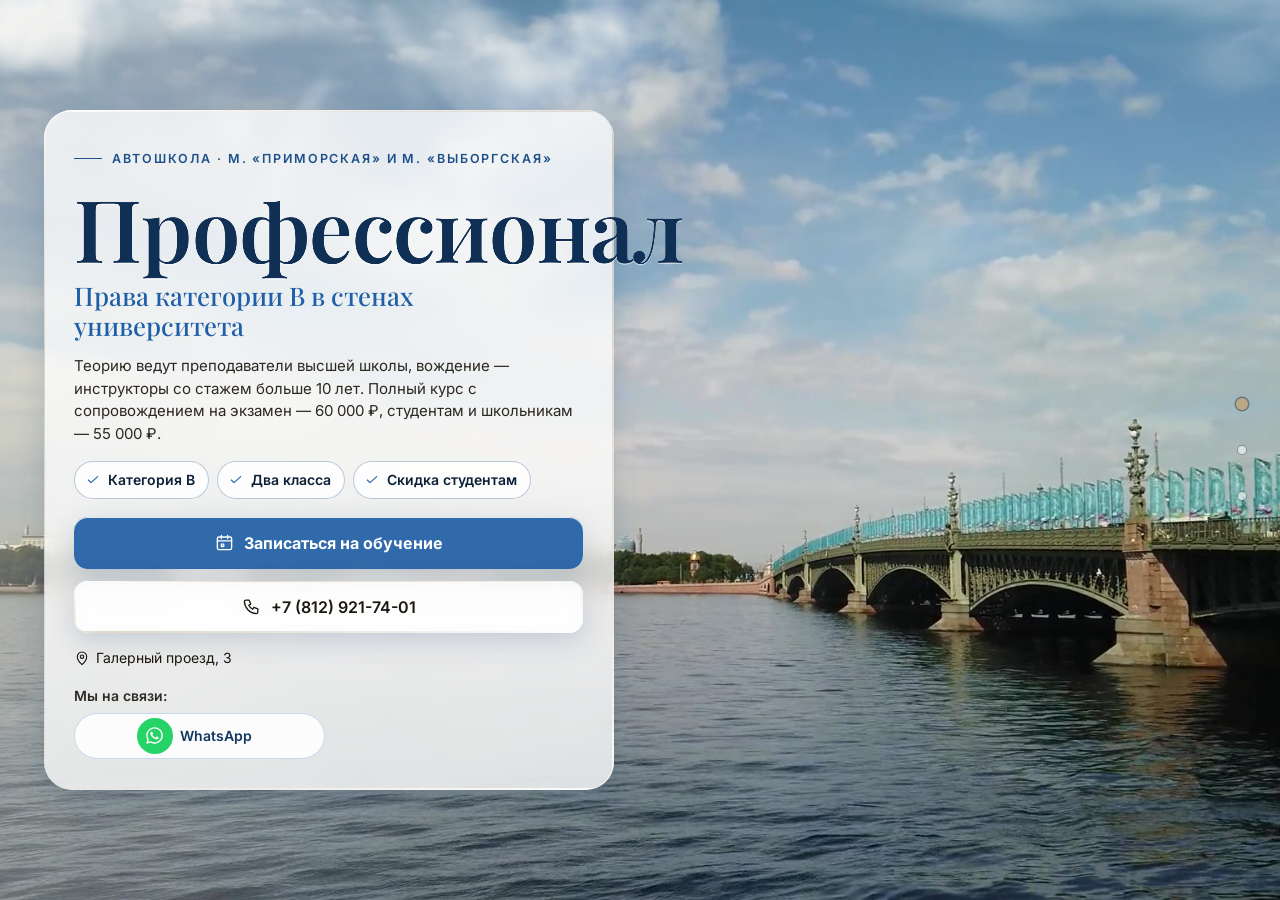
==== index.html @ de6f87bc "Автошкола «Профессионал»: этап 1 — главная, цены, контакты (яркая версия)" ====
<!DOCTYPE html>
<html lang="ru" data-theme="light">
<head>
<meta charset="utf-8">
<meta name="viewport" content="width=device-width, initial-scale=1, viewport-fit=cover">
<title>Автошкола «Профессионал» — права категории B, Санкт-Петербург, м. «Приморская» и м. «Выборгская»</title>
<meta name="description" content="Автошкола «Профессионал»: категория B, преподаватели высшей школы, инструкторы со стажем больше 10 лет. Полный курс — 60 000 ₽, студентам и школьникам — 55 000 ₽. Галерный проезд, 3 и Литовская ул., 1. Телефон +7 (812) 921-74-01.">
<meta name="robots" content="noindex, nofollow, noarchive">
<meta name="geo.region" content="RU-SPE">
<meta name="geo.placename" content="Санкт-Петербург">
<meta name="geo.position" content="59.8944504;30.4585142">
<meta name="ICBM" content="59.8944504, 30.4585142">
<meta property="og:type" content="website">
<meta property="og:locale" content="ru_RU">
<meta property="og:site_name" content="Автошкола «Профессионал»">
<meta property="og:title" content="Автошкола «Профессионал» — права категории B, Санкт-Петербург, м. «Приморская» и м. «Выборгская»">
<meta property="og:description" content="Автошкола «Профессионал»: категория B, преподаватели высшей школы, инструкторы со стажем больше 10 лет. Полный курс — 60 000 ₽, студентам и школьникам — 55 000 ₽. Галерный проезд, 3 и Литовская ул., 1. Телефон +7 (812) 921-74-01.">
<meta name="twitter:card" content="summary_large_image">
<meta name="twitter:title" content="Автошкола «Профессионал» — права категории B, Санкт-Петербург, м. «Приморская» и м. «Выборгская»">
<meta name="twitter:description" content="Автошкола «Профессионал»: категория B, преподаватели высшей школы, инструкторы со стажем больше 10 лет. Полный курс — 60 000 ₽, студентам и школьникам — 55 000 ₽. Галерный проезд, 3 и Литовская ул., 1. Телефон +7 (812) 921-74-01.">
<meta name="theme-color" content="#eef5fc">
<link rel="icon" href="data:image/svg+xml,%3Csvg%20xmlns%3D%22http%3A//www.w3.org/2000/svg%22%20viewBox%3D%220%200%2064%2064%22%3E%3Crect%20width%3D%2264%22%20height%3D%2264%22%20rx%3D%2214%22%20fill%3D%22%231f5fa8%22/%3E%3Ccircle%20cx%3D%2232%22%20cy%3D%2232%22%20r%3D%2217%22%20fill%3D%22none%22%20stroke%3D%22%23fff%22%20stroke-width%3D%225%22/%3E%3Ccircle%20cx%3D%2232%22%20cy%3D%2232%22%20r%3D%225%22%20fill%3D%22%23ffc54d%22/%3E%3C/svg%3E">
<script>document.documentElement.classList.add('js');try{var _i=parseInt(localStorage.getItem('nb_fs2'),10),_f=[1,1.15,1.3,1.5][_i];if(_f)document.documentElement.style.setProperty('--fs',_f)}catch(e){}</script>
<style id="hero-timing">:root{--hero-d:1.2s}</style>
<link rel="preload" as="image" href="img/hero-poster.jpg" fetchpriority="high">
<!-- шрифты лежат внутри сайта: Google Fonts у российской аудитории режется -->
<style>
@font-face{font-family:'Inter';font-style:normal;font-weight:400;font-display:swap;src:url(assets/fonts/inter-400-cyrillic-ext.woff2) format('woff2');unicode-range:U+0460-052F, U+1C80-1C8A, U+20B4, U+2DE0-2DFF, U+A640-A69F, U+FE2E-FE2F}
@font-face{font-family:'Inter';font-style:normal;font-weight:400;font-display:swap;src:url(assets/fonts/inter-400-cyrillic.woff2) format('woff2');unicode-range:U+0301, U+0400-045F, U+0490-0491, U+04B0-04B1, U+2116}
@font-face{font-family:'Inter';font-style:normal;font-weight:400;font-display:swap;src:url(assets/fonts/inter-400-latin-ext.woff2) format('woff2');unicode-range:U+0100-02BA, U+02BD-02C5, U+02C7-02CC, U+02CE-02D7, U+02DD-02FF, U+0304, U+0308, U+0329, U+1D00-1DBF, U+1E00-1E9F, U+1EF2-1EFF, U+2020, U+20A0-20AB, U+20AD-20C0, U+2113, U+2C60-2C7F, U+A720-A7FF}
@font-face{font-family:'Inter';font-style:normal;font-weight:400;font-display:swap;src:url(assets/fonts/inter-400-latin.woff2) format('woff2');unicode-range:U+0000-00FF, U+0131, U+0152-0153, U+02BB-02BC, U+02C6, U+02DA, U+02DC, U+0304, U+0308, U+0329, U+2000-206F, U+20AC, U+2122, U+2191, U+2193, U+2212, U+2215, U+FEFF, U+FFFD}
@font-face{font-family:'Inter';font-style:normal;font-weight:500;font-display:swap;src:url(assets/fonts/inter-500-cyrillic-ext.woff2) format('woff2');unicode-range:U+0460-052F, U+1C80-1C8A, U+20B4, U+2DE0-2DFF, U+A640-A69F, U+FE2E-FE2F}
@font-face{font-family:'Inter';font-style:normal;font-weight:500;font-display:swap;src:url(assets/fonts/inter-500-cyrillic.woff2) format('woff2');unicode-range:U+0301, U+0400-045F, U+0490-0491, U+04B0-04B1, U+2116}
@font-face{font-family:'Inter';font-style:normal;font-weight:500;font-display:swap;src:url(assets/fonts/inter-500-latin-ext.woff2) format('woff2');unicode-range:U+0100-02BA, U+02BD-02C5, U+02C7-02CC, U+02CE-02D7, U+02DD-02FF, U+0304, U+0308, U+0329, U+1D00-1DBF, U+1E00-1E9F, U+1EF2-1EFF, U+2020, U+20A0-20AB, U+20AD-20C0, U+2113, U+2C60-2C7F, U+A720-A7FF}
@font-face{font-family:'Inter';font-style:normal;font-weight:500;font-display:swap;src:url(assets/fonts/inter-500-latin.woff2) format('woff2');unicode-range:U+0000-00FF, U+0131, U+0152-0153, U+02BB-02BC, U+02C6, U+02DA, U+02DC, U+0304, U+0308, U+0329, U+2000-206F, U+20AC, U+2122, U+2191, U+2193, U+2212, U+2215, U+FEFF, U+FFFD}
@font-face{font-family:'Inter';font-style:normal;font-weight:600;font-display:swap;src:url(assets/fonts/inter-600-cyrillic-ext.woff2) format('woff2');unicode-range:U+0460-052F, U+1C80-1C8A, U+20B4, U+2DE0-2DFF, U+A640-A69F, U+FE2E-FE2F}
@font-face{font-family:'Inter';font-style:normal;font-weight:600;font-display:swap;src:url(assets/fonts/inter-600-cyrillic.woff2) format('woff2');unicode-range:U+0301, U+0400-045F, U+0490-0491, U+04B0-04B1, U+2116}
@font-face{font-family:'Inter';font-style:normal;font-weight:600;font-display:swap;src:url(assets/fonts/inter-600-latin-ext.woff2) format('woff2');unicode-range:U+0100-02BA, U+02BD-02C5, U+02C7-02CC, U+02CE-02D7, U+02DD-02FF, U+0304, U+0308, U+0329, U+1D00-1DBF, U+1E00-1E9F, U+1EF2-1EFF, U+2020, U+20A0-20AB, U+20AD-20C0, U+2113, U+2C60-2C7F, U+A720-A7FF}
@font-face{font-family:'Inter';font-style:normal;font-weight:600;font-display:swap;src:url(assets/fonts/inter-600-latin.woff2) format('woff2');unicode-range:U+0000-00FF, U+0131, U+0152-0153, U+02BB-02BC, U+02C6, U+02DA, U+02DC, U+0304, U+0308, U+0329, U+2000-206F, U+20AC, U+2122, U+2191, U+2193, U+2212, U+2215, U+FEFF, U+FFFD}
@font-face{font-family:'Inter';font-style:normal;font-weight:700;font-display:swap;src:url(assets/fonts/inter-700-cyrillic-ext.woff2) format('woff2');unicode-range:U+0460-052F, U+1C80-1C8A, U+20B4, U+2DE0-2DFF, U+A640-A69F, U+FE2E-FE2F}
@font-face{font-family:'Inter';font-style:normal;font-weight:700;font-display:swap;src:url(assets/fonts/inter-700-cyrillic.woff2) format('woff2');unicode-range:U+0301, U+0400-045F, U+0490-0491, U+04B0-04B1, U+2116}
@font-face{font-family:'Inter';font-style:normal;font-weight:700;font-display:swap;src:url(assets/fonts/inter-700-latin-ext.woff2) format('woff2');unicode-range:U+0100-02BA, U+02BD-02C5, U+02C7-02CC, U+02CE-02D7, U+02DD-02FF, U+0304, U+0308, U+0329, U+1D00-1DBF, U+1E00-1E9F, U+1EF2-1EFF, U+2020, U+20A0-20AB, U+20AD-20C0, U+2113, U+2C60-2C7F, U+A720-A7FF}
@font-face{font-family:'Inter';font-style:normal;font-weight:700;font-display:swap;src:url(assets/fonts/inter-700-latin.woff2) format('woff2');unicode-range:U+0000-00FF, U+0131, U+0152-0153, U+02BB-02BC, U+02C6, U+02DA, U+02DC, U+0304, U+0308, U+0329, U+2000-206F, U+20AC, U+2122, U+2191, U+2193, U+2212, U+2215, U+FEFF, U+FFFD}
@font-face{font-family:'Playfair Display';font-style:normal;font-weight:500;font-display:swap;src:url(assets/fonts/playfair-display-500-cyrillic.woff2) format('woff2');unicode-range:U+0301, U+0400-045F, U+0490-0491, U+04B0-04B1, U+2116}
@font-face{font-family:'Playfair Display';font-style:normal;font-weight:500;font-display:swap;src:url(assets/fonts/playfair-display-500-latin-ext.woff2) format('woff2');unicode-range:U+0100-02BA, U+02BD-02C5, U+02C7-02CC, U+02CE-02D7, U+02DD-02FF, U+0304, U+0308, U+0329, U+1D00-1DBF, U+1E00-1E9F, U+1EF2-1EFF, U+2020, U+20A0-20AB, U+20AD-20C0, U+2113, U+2C60-2C7F, U+A720-A7FF}
@font-face{font-family:'Playfair Display';font-style:normal;font-weight:500;font-display:swap;src:url(assets/fonts/playfair-display-500-latin.woff2) format('woff2');unicode-range:U+0000-00FF, U+0131, U+0152-0153, U+02BB-02BC, U+02C6, U+02DA, U+02DC, U+0304, U+0308, U+0329, U+2000-206F, U+20AC, U+2122, U+2191, U+2193, U+2212, U+2215, U+FEFF, U+FFFD}
@font-face{font-family:'Playfair Display';font-style:normal;font-weight:600;font-display:swap;src:url(assets/fonts/playfair-display-600-cyrillic.woff2) format('woff2');unicode-range:U+0301, U+0400-045F, U+0490-0491, U+04B0-04B1, U+2116}
@font-face{font-family:'Playfair Display';font-style:normal;font-weight:600;font-display:swap;src:url(assets/fonts/playfair-display-600-latin-ext.woff2) format('woff2');unicode-range:U+0100-02BA, U+02BD-02C5, U+02C7-02CC, U+02CE-02D7, U+02DD-02FF, U+0304, U+0308, U+0329, U+1D00-1DBF, U+1E00-1E9F, U+1EF2-1EFF, U+2020, U+20A0-20AB, U+20AD-20C0, U+2113, U+2C60-2C7F, U+A720-A7FF}
@font-face{font-family:'Playfair Display';font-style:normal;font-weight:600;font-display:swap;src:url(assets/fonts/playfair-display-600-latin.woff2) format('woff2');unicode-range:U+0000-00FF, U+0131, U+0152-0153, U+02BB-02BC, U+02C6, U+02DA, U+02DC, U+0304, U+0308, U+0329, U+2000-206F, U+20AC, U+2122, U+2191, U+2193, U+2212, U+2215, U+FEFF, U+FFFD}
/* ===== Notary site — generator stylesheet (light warm base, dark theme by toggle) ===== */
:root{
  --p100:#665230; --p90:#97825e; --p80:#bba887; --p70:#c2b9a9; --p50:#dad5ce; --p40:#e0dedb;
  --p30:#eeece9; --p20:#f1f1f0; --p10:#f8f8f8; --n100:#0e0f11; --n90:#3c404b; --n10:#fff;

  --bg:var(--p10); --bg2:var(--p20); --bg3:var(--p30); --card:var(--n10); --text:var(--n100); --muted:var(--n90);
  --line:var(--p50); --line2:var(--p40); --accent:var(--p90); --accent-d:var(--p100); --accent-l:var(--p80); --accent-soft:var(--p30);
  --on-accent:#fff; --shadow:0 1px 10px rgba(51,51,51,.10); --shadow-lg:0 12px 40px rgba(30,24,10,.14);
  --hero-ov1:rgba(14,15,17,.72); --hero-ov2:rgba(14,15,17,.30); --sec-ov:rgba(248,248,248,.72);
  --ok:#2e8b57; --bad:#b4453b;
  /* те же цвета составляющими: rgba() понимают все браузеры, color-mix() — нет */
  --bg-rgb:248,248,248; --card-rgb:255,255,255; --accent-rgb:151,130,94; --ok-rgb:46,139,87;

  --zc:var(--fs); --fs:1; --vwu:calc(1vw / var(--fs)); --vhu:calc(1vh / var(--fs));   /* масштаб текста (А−/А+) и «честные» vw/vh под ним */
  --hdr-h:68px; --bar-h:70px; --vh:calc(100*var(--vhu)); --gap:24px; --radius:14px; --radius-s:10px;
  --font:"Inter",Tahoma,Arial,sans-serif; --serif:"Playfair Display",Georgia,"Times New Roman",serif;
  --ease:cubic-bezier(.65,.05,.36,1); --speed:520ms;
}
html[data-theme="dark"]{
  --bg:#17150f; --bg2:#1d1a13; --bg3:#252117; --card:#221e15; --text:#f1ebdf; --muted:#b9ae98;
  --line:#3a3325; --line2:#2f2a1e; --accent:#c9b17f; --accent-d:#e0cf9f; --accent-l:#8d7b58; --accent-soft:#2a251a;
  --on-accent:#17150f; --shadow:0 1px 12px rgba(0,0,0,.45); --shadow-lg:0 14px 40px rgba(0,0,0,.55);
  --hero-ov1:rgba(10,9,6,.80); --hero-ov2:rgba(10,9,6,.40); --sec-ov:rgba(16,15,12,.76);
  --bg-rgb:23,21,15; --card-rgb:34,30,21; --accent-rgb:201,177,127;
}

*,*::before,*::after{box-sizing:border-box}
/* А−/А+: весь сайт — шапка, плашки, меню, формы, окна — растёт пропорционально, как при увеличении масштаба в браузере */
html{-webkit-text-size-adjust:100%;scroll-behavior:auto;zoom:var(--fs,1)}
html,body{height:100%;margin:0;overflow:hidden;background:var(--bg);color:var(--text);
  font-family:var(--font);font-size:16px;line-height:1.55;-webkit-font-smoothing:antialiased}
body{overscroll-behavior:none;position:relative}
a{color:inherit;text-decoration:none}
img{display:block;max-width:100%}
button{font:inherit;color:inherit;background:none;border:0;padding:0;cursor:pointer}
input,select,textarea{font:inherit;color:inherit}
h1,h2,h3,h4,p{margin:0}
ul{margin:0;padding:0;list-style:none}
svg{display:block}
.ico{width:22px;height:22px;stroke:currentColor;fill:none;stroke-width:1.7;stroke-linecap:round;stroke-linejoin:round;flex:none}
.vh{position:absolute!important;width:1px;height:1px;overflow:hidden;clip:rect(0 0 0 0);white-space:nowrap}

/* ---------- typography helpers ---------- */
.kicker{display:inline-flex;align-items:center;gap:10px;font-size:13px;font-weight:600;letter-spacing:.14em;text-transform:uppercase;color:var(--accent)}
.kicker::before{content:"";width:28px;height:1px;background:var(--accent)}
.h2{font-size:clamp(26px,calc(3.2*var(--vwu,1vw)),40px);font-weight:600;letter-spacing:-.02em;line-height:1.12;margin-top:10px}
.lead{color:var(--muted);font-size:17px;max-width:640px;margin-top:12px}
.sec-head{margin-bottom:28px}
#contacts .sec-head{margin-bottom:18px}

/* ---------- buttons ---------- */
.btn{display:inline-flex;align-items:center;justify-content:center;gap:10px;min-height:48px;padding:0 22px;border-radius:999px;
  font-weight:600;font-size:15px;line-height:1;border:1.5px solid transparent;transition:background .25s,color .25s,border-color .25s,transform .2s,box-shadow .25s;white-space:nowrap}
.btn:active{transform:translateY(1px)}
.btn-primary{background:var(--accent-d);color:var(--on-accent);border-color:var(--accent-d)}
.btn-primary:hover{background:var(--accent);border-color:var(--accent);color:#fff}
html[data-theme="dark"] .btn-primary:hover{color:#17150f}
.btn-ghost{border-color:var(--line);color:var(--text);background:var(--card)}
.btn-ghost:hover{border-color:var(--accent);color:var(--accent-d)}
.btn-light{background:rgba(255,255,255,.14);color:#fff;border-color:rgba(255,255,255,.55);backdrop-filter:blur(6px)}
.btn-light:hover{background:#fff;color:var(--n100)}
.btn-white{background:#fff;color:var(--n100);border-color:#fff}
.btn-white:hover{background:var(--p30);border-color:var(--p30)}
.btn .ico{width:18px;height:18px}
.btn-sm{min-height:44px;padding:0 16px;font-size:14px}

/* ---------- header ---------- */
.hdr{position:fixed;top:0;left:0;right:0;height:var(--hdr-h);z-index:200;display:flex;align-items:center;
  zoom:calc(1 / var(--zc,1)); --vwu:1vw; --vhu:1vh;   /* А−/А+ шапку не трогают: она всегда как при 100 % (страница в zoom, шапка — встречный zoom) */
  background:rgba(var(--bg-rgb),.88);backdrop-filter:blur(12px);-webkit-backdrop-filter:blur(12px);
  border-bottom:1px solid var(--line2);transition:background .3s}
.hdr-in{width:100%;max-width:1280px;margin:0 auto;padding:0 28px;display:flex;align-items:center;gap:24px}
.brand{display:flex;align-items:center;gap:12px;min-width:0;min-height:44px}
.mono-img{object-fit:contain;background:#fff;padding:2px;box-sizing:border-box}
.mono{width:42px;height:42px;border-radius:12px;background:var(--accent-d);color:var(--on-accent);display:grid;place-items:center;
  font-family:var(--serif);font-size:20px;font-weight:600;flex:none;letter-spacing:.02em}
.brand-t{display:flex;flex-direction:column;line-height:1.15;min-width:0}
.brand-n{font-weight:600;font-size:15px;white-space:nowrap;overflow:hidden;text-overflow:ellipsis}
.brand-s{font-size:13px;color:var(--muted);white-space:nowrap;overflow:hidden;text-overflow:ellipsis}
.nav{display:flex;align-items:center;gap:4px;margin-left:auto}
.nav > li{position:relative}
.nav-a{display:inline-flex;align-items:center;gap:6px;min-height:44px;padding:10px 12px;border-radius:8px;font-size:14px;font-weight:500;color:var(--text);opacity:.8;transition:opacity .2s,background .2s}
.nav-a:hover,.nav-a.cur,.nav > li.open > .nav-a{opacity:1;background:var(--bg3)}
.nav-a .chev{width:14px;height:14px;transition:transform .25s}
.nav > li.open > .nav-a .chev{transform:rotate(180deg)}
.hdr-tools{display:flex;align-items:center;gap:6px;margin-left:8px}
.tool{width:44px;height:44px;border-radius:10px;display:grid;place-items:center;color:var(--text);opacity:.8;transition:background .2s,opacity .2s}
.tool:hover{background:var(--bg3);opacity:1}
.tool .ico{width:20px;height:20px}
.tool-lang{width:auto;padding:0 10px;gap:6px;font-size:13px;font-weight:600;letter-spacing:.04em;display:flex;align-items:center}
.lang-wrap{position:relative}
.lang-dd{position:absolute;right:0;top:calc(100% + 8px);background:var(--card);border:1px solid var(--line);border-radius:12px;box-shadow:var(--shadow-lg);
  padding:6px;min-width:190px;display:none;z-index:210}
.lang-wrap.open .lang-dd{display:block}
.lang-dd button,.lang-dd a{display:flex;width:100%;align-items:center;gap:10px;min-height:44px;padding:9px 12px;border-radius:8px;font-size:14px;text-align:left}
.lang-dd button:hover,.lang-dd a:hover{background:var(--bg3)}
.lang-dd button.cur,.lang-dd a.cur{color:var(--accent-d);font-weight:600}
.lang-dd b{font-size:13px;letter-spacing:.08em;width:26px;color:var(--muted)}
.hdr-book{margin-left:4px}
.burger{display:none}
.moon,.sun{display:none}
html[data-theme="dark"] .sun{display:block}
html:not([data-theme="dark"]) .moon{display:block}

/* mega menu */
.mega{position:absolute;left:50%;top:calc(100% + 10px);transform:translateX(-50%);width:min(980px,calc(calc(100*var(--vwu,1vw)) - 40px));
  background:var(--card);border:1px solid var(--line);border-radius:16px;box-shadow:var(--shadow-lg);padding:20px;display:none;z-index:210}
.nav > li.open > .mega{display:block}
.mega-head{display:flex;justify-content:space-between;align-items:baseline;gap:16px;padding:0 6px 14px;border-bottom:1px solid var(--line2);margin-bottom:12px}
.mega-head b{font-size:14px}
.mega-head span{font-size:13px;color:var(--muted)}
.mega-grid{display:grid;grid-template-columns:repeat(2,1fr);gap:4px}
.mega-it{display:flex;gap:12px;align-items:flex-start;padding:10px 12px;border-radius:10px;text-align:left;width:100%;transition:background .2s}
.mega-it:hover{background:var(--bg3)}
.mega-it .cic{width:38px;height:38px;border-radius:10px;background:var(--accent-soft);color:var(--accent-d);display:grid;place-items:center;flex:none}
.mega-it .cic .ico{width:20px;height:20px}
.mega-it b{display:block;font-size:14px;font-weight:600}
.mega-it small{display:block;font-size:13px;color:var(--muted);line-height:1.35;margin-top:2px}
.mega-it em{font-style:normal;font-size:13px;color:var(--accent);margin-top:3px;display:block}

/* mobile menu */
.mmenu{position:fixed;top:calc(var(--hdr-h) / var(--zc,1));left:0;right:0;bottom:var(--bar-h);z-index:190;background:var(--bg);overflow-y:auto;padding:14px 18px 30px;display:none}
.mmenu.open{display:block}
.mmenu a,.mmenu .macc > button{display:flex;align-items:center;justify-content:space-between;width:100%;padding:14px 6px;border-bottom:1px solid var(--line2);font-size:17px;font-weight:500;text-align:left}
.mmenu .macc > button .chev{width:18px;height:18px;transition:transform .25s}
.mmenu .macc.open > button .chev{transform:rotate(180deg)}
.mmenu .macc-list{display:none;padding:4px 0 8px}
.mmenu .macc.open .macc-list{display:block}
.mmenu .macc-list button{display:flex;align-items:center;gap:12px;width:100%;padding:11px 8px;border-radius:10px;text-align:left;font-size:15px}
.mmenu .macc-list button:hover{background:var(--bg3)}
.mmenu .macc-list .cic{width:32px;height:32px;border-radius:8px;background:var(--accent-soft);color:var(--accent-d);display:grid;place-items:center;flex:none}
.mmenu .macc-list .cic .ico{width:17px;height:17px}
.mmenu-foot{display:flex;flex-wrap:wrap;gap:8px;margin-top:18px}
.mmenu-foot .btn{flex:1}

/* ---------- full-page scroller ---------- */
.fp{position:relative;width:100%;height:var(--vh);overflow:hidden}
.fp-track{will-change:transform;transition:transform var(--speed) var(--ease)}
.fp-track.no-anim{transition:none}
.sec{position:relative;height:var(--vh);width:100%;overflow:hidden}
.sec-scroll{height:100%;overflow-y:auto;overflow-x:hidden;display:flex;flex-direction:column;
  padding:calc(var(--hdr-h) / var(--zc,1) + 20px) 28px calc(var(--bar-h) + 96px);-webkit-overflow-scrolling:touch;scrollbar-width:thin;scrollbar-color:var(--line) transparent}
.wrap{margin:auto;width:100%;max-width:1180px}
.sec-alt{background:var(--bg2)}

/* reveal animation */
.rv{opacity:0;transform:translateY(18px);transition:opacity .7s ease,transform .7s ease;transition-delay:calc(var(--i,0) * 90ms)}
.sec.active .rv{opacity:1;transform:none}

/* side dots */
.dots{position:fixed;right:16px;top:50%;transform:translateY(-50%);z-index:150;display:flex;flex-direction:column;gap:2px}
.dots button{position:relative;width:44px;height:44px;display:grid;place-items:center}
.dots button::after{content:"";width:8px;height:8px;border-radius:50%;background:var(--muted);opacity:.45;transition:transform .25s,opacity .25s,background .25s}
.dots button:hover::after{opacity:.9}
.dots button.cur::after{background:var(--accent);opacity:1;transform:scale(1.5)}
.dots button span{position:absolute;right:32px;top:50%;transform:translateY(-50%) translateX(6px);background:var(--n100);color:#fff;font-size:13px;
  padding:5px 10px;border-radius:6px;white-space:nowrap;opacity:0;pointer-events:none;transition:opacity .2s,transform .2s}
.dots button:hover span{opacity:1;transform:translateY(-50%)}
.sec-hero ~ .dots{color:#fff}
body[data-sec="0"] .dots button::after{background:#fff}
body[data-sec="0"] .dots button.cur::after{background:var(--p80)}

.sec:not(.sec-hero) .sec-scroll{position:relative;z-index:1}

.status{display:inline-flex;align-items:center;gap:8px;padding:8px 14px 8px 10px;border-radius:999px;background:rgba(255,255,255,.12);border:1px solid rgba(255,255,255,.28);font-size:13px;backdrop-filter:blur(6px)}
.status i{width:9px;height:9px;border-radius:50%;background:#7bd389;box-shadow:0 0 0 3px rgba(123,211,137,.28)}
.status.closed i{background:#f08a7e;box-shadow:0 0 0 3px rgba(240,138,126,.28)}
.status.soon i{background:#f0c674;box-shadow:0 0 0 3px rgba(240,198,116,.28)}
.status span{opacity:.85}
.addr-link{display:inline-flex;align-items:center;gap:6px;border-bottom:1px solid currentColor;padding:13px 0 14px;margin:-13px 0 -14px;transition:color .2s}
.addr-link:hover{color:var(--accent)}
.addr-link .ico{width:16px;height:16px}

/* ---------- services ---------- */
.svc-grid{display:grid;grid-template-columns:repeat(5,1fr);gap:14px}
.svc{display:flex;flex-direction:column;align-items:flex-start;gap:10px;padding:18px 16px 16px;border-radius:var(--radius);background:var(--card);border:1px solid var(--line2);
  text-align:left;min-height:170px;transition:transform .25s,box-shadow .25s,border-color .25s;position:relative}
.svc:hover{transform:translateY(-3px);box-shadow:var(--shadow-lg);border-color:var(--accent-l)}
.svc .cic{width:44px;height:44px;border-radius:12px;background:var(--accent-soft);color:var(--accent-d);display:grid;place-items:center}
.svc b{font-size:15px;font-weight:600;line-height:1.3}
.svc small{font-size:13px;color:var(--muted);line-height:1.35}
.svc em{font-style:normal;font-size:13px;color:var(--accent);margin-top:auto;padding-top:6px;display:inline-flex;align-items:center;gap:4px}
.svc em .ico{width:12px;height:12px}

/* ---------- about ---------- */
.about{display:grid;grid-template-columns:1.15fr .85fr;gap:48px;align-items:start}
.about-txt p{color:var(--muted);margin-top:14px;font-size:16px}
.about-txt p:first-of-type{color:var(--text)}
.quote{margin-top:22px;padding:16px 20px;border-left:3px solid var(--accent);background:var(--card);border-radius:0 12px 12px 0;font-family:var(--serif);font-size:18px;line-height:1.45;color:var(--text)}
.creds{display:grid;gap:10px}
.cred{display:flex;gap:14px;align-items:center;padding:14px 16px;border-radius:12px;background:var(--card);border:1px solid var(--line2)}
.cred .cic{width:40px;height:40px;border-radius:10px;background:var(--accent-soft);color:var(--accent-d);display:grid;place-items:center;flex:none}
.cred .cic .ico{width:20px;height:20px}
.cred small{display:block;font-size:13px;color:var(--muted);text-transform:uppercase;letter-spacing:.06em}
.cred b{display:block;font-size:15px;font-weight:600;line-height:1.3}
.chips{display:flex;flex-wrap:wrap;gap:8px;margin-top:16px}
.chips li{padding:8px 14px;border-radius:999px;border:1px solid var(--accent-l);color:var(--accent-d);font-size:13.5px;font-weight:500;background:var(--card)}
.strong-lbl{margin-top:22px;font-size:13px;text-transform:uppercase;letter-spacing:.1em;color:var(--muted)}

/* ---------- how ---------- */
.steps{display:grid;grid-template-columns:repeat(5,1fr);gap:16px;position:relative;margin-top:14px}
.steps::before{content:"";position:absolute;left:8%;right:8%;top:30px;height:1px;background:var(--line)}
.step{position:relative;padding:0 8px}
.step-n{width:60px;height:60px;border-radius:50%;background:var(--card);border:1.5px solid var(--accent-l);color:var(--accent-d);display:grid;place-items:center;
  font-family:var(--serif);font-size:24px;font-weight:600;position:relative;z-index:1;transition:background .4s,color .4s}
.sec.active .step-n{animation:pop .6s var(--ease) both;animation-delay:calc(var(--i) * 140ms + 150ms)}
@keyframes pop{0%{transform:scale(.6);opacity:0}60%{transform:scale(1.08);opacity:1}100%{transform:scale(1)}}
.step b{display:block;margin-top:16px;font-size:17px;font-weight:600}
.step p{color:var(--muted);font-size:14.5px;margin-top:6px}

/* ---------- reviews ---------- */
.reviews{display:grid;grid-template-columns:300px 1fr;gap:28px;align-items:start}
.rsum{background:var(--card);border:1px solid var(--line2);border-radius:var(--radius);padding:26px 24px;text-align:center}
.rsum .big{font-family:var(--serif);font-size:64px;line-height:1;font-weight:500;color:var(--accent-d)}
.stars{display:inline-flex;gap:3px;--fill:100%}
.stars svg{width:20px;height:20px}
.stars .st{fill:var(--line);stroke:none}
.stars .st.on{fill:#e7b73b}
.stars .st.half{fill:url(#halfgrad)}
.rsum .stars{margin-top:8px}
.rsum p{color:var(--muted);font-size:13.5px;margin-top:10px;line-height:1.4}
.rsum .btn{margin-top:16px;width:100%}
.rsum .gis{display:block;margin:10px 0 -14px;padding:14px 0;font-size:13px;color:var(--accent-d);text-decoration:underline;text-underline-offset:3px}
.rgrid{display:grid;grid-template-columns:repeat(2,1fr);gap:14px}
.rev{background:var(--card);border:1px solid var(--line2);border-radius:var(--radius);padding:20px;display:flex;flex-direction:column;gap:10px}
.rev .stars svg{width:15px;height:15px}
.rev p{font-size:14.5px;line-height:1.5;flex:1}
.rev p::before{content:"“";font-family:var(--serif);color:var(--accent);font-size:22px;line-height:0;margin-right:4px;vertical-align:-6px}
.rev-meta{display:flex;flex-wrap:wrap;justify-content:space-between;gap:4px 10px;align-items:baseline;font-size:13px;color:var(--muted)}
.rev-meta b{color:var(--text);font-weight:600}
.rev-src{display:inline-flex;align-items:center;gap:5px;white-space:nowrap;margin-left:auto}
.rev-src i{width:6px;height:6px;border-radius:50%;background:var(--accent)}
.rev-sample{color:var(--muted);font-style:italic;opacity:.85}
.rev-real{color:var(--accent-d);font-weight:600}
.rev-real i{background:var(--ok)}
.rev-is-real{border-color:var(--accent-l)}
.demo-note{margin-top:14px;max-width:760px;font-size:13.5px;line-height:1.45;color:var(--muted);background:var(--accent-soft);
  border-left:3px solid var(--accent);border-radius:0 8px 8px 0;padding:8px 12px}
.rnote{margin-top:14px;font-size:13px;color:var(--muted)}

/* ---------- faq ---------- */
.faq{display:grid;grid-template-columns:1fr 1fr;gap:0 32px;align-items:start}
.faq-col{display:flex;flex-direction:column}
.fq{border-bottom:1px solid var(--line)}
.fq > button{display:flex;width:100%;align-items:center;justify-content:space-between;gap:16px;min-height:44px;padding:16px 4px;text-align:left;font-weight:600;font-size:15.5px;line-height:1.35}
.fq > button .pl{width:26px;height:26px;border-radius:50%;border:1px solid var(--line);display:grid;place-items:center;flex:none;color:var(--accent-d);transition:transform .3s,background .3s}
.fq > button .pl .ico{width:14px;height:14px}
.fq.open > button .pl{transform:rotate(45deg);background:var(--accent-soft)}
.fq-a{display:grid;grid-template-rows:0fr;transition:grid-template-rows .35s var(--ease)}
.fq.open .fq-a{grid-template-rows:1fr}
.fq-a > div{overflow:hidden}
.fq-a p{color:var(--muted);font-size:14.5px;padding:0 4px 16px;line-height:1.55}
.fq-a .faq-note{font-size:13px;color:var(--accent-d);padding-bottom:6px}
.fq-a .faq-note:empty{display:none}

/* ---------- contacts ---------- */
.contacts{display:grid;grid-template-columns:1fr 1.05fr 1fr;gap:18px;align-items:stretch}
.contacts .cbox{padding:16px 18px}
.cbox{background:var(--card);border:1px solid var(--line2);border-radius:var(--radius);padding:20px}
.cl{display:grid;gap:12px}
.cl li{display:flex;gap:12px;align-items:flex-start}
.cl .cic{width:36px;height:36px;border-radius:10px;background:var(--accent-soft);color:var(--accent-d);display:grid;place-items:center;flex:none}
.cl .cic .ico{width:18px;height:18px}
.cl small{display:block;font-size:13px;color:var(--muted);text-transform:uppercase;letter-spacing:.06em}
.cl b{display:block;font-weight:500;font-size:15px;line-height:1.4}
.cl a.tel,.cl a.mail{display:block;padding:14px 0;margin:-14px 0}
.cl a.tel:hover,.cl a.mail:hover{color:var(--accent-d)}
.hours-link{display:inline-block;font-size:13px;color:var(--accent-d);text-decoration:underline;text-underline-offset:3px;padding:14px 0;margin:-14px 0}
.cl .msgs{display:flex;gap:8px;margin-top:4px;flex-wrap:wrap}
.cl .msgs a{display:inline-flex;align-items:center;gap:6px;padding:6px 10px;border-radius:8px;border:1px solid var(--line);font-size:13px;min-height:44px}
.cl .msgs a .ico{width:16px;height:16px}
.mapbox{display:flex;flex-direction:column;gap:12px;padding:12px}
.map{flex:1;min-height:280px;border-radius:10px;overflow:hidden;border:1px solid var(--line);background:var(--bg3);position:relative}
.map iframe{width:100%;height:100%;border:0;position:absolute;inset:0}
.map-actions{display:flex;gap:8px;flex-wrap:wrap}
.map-actions .btn{flex:1;min-height:44px;font-size:14px;padding:0 12px}

/* form */
.form h3{font-size:19px;font-weight:600}
.form .fdesc{color:var(--muted);font-size:13.5px;margin-top:6px}
.fg{display:grid;gap:8px;margin-top:12px}
.f2{display:grid;grid-template-columns:1fr 1fr;gap:10px}
.fld{display:flex;flex-direction:column;gap:4px}
.fld label{font-size:13px;color:var(--muted);font-weight:500}
.fld input,.fld select,.fld textarea{width:100%;background:var(--bg);border:1px solid var(--line);border-radius:10px;padding:8px 12px;font-size:14px;transition:border-color .2s,box-shadow .2s;min-height:44px}
.fld textarea{min-height:48px;resize:vertical}
.fld input:focus,.fld select:focus,.fld textarea:focus{outline:0;border-color:var(--accent);box-shadow:0 0 0 3px rgba(var(--accent-rgb),.22)}
.fld.err input,.fld.err select{border-color:var(--bad)}
.ferr{font-size:13px;color:var(--bad);display:none}
.fld.err .ferr{display:block}
.fnote{font-size:13px;color:var(--muted);margin-top:8px;line-height:1.4}
.fok{display:none;margin-top:10px;padding:10px 12px;border-radius:10px;background:rgba(var(--ok-rgb),.12);color:var(--ok);font-size:13.5px}
.fok.show{display:block}

.foot{margin-top:18px;padding-top:12px;padding-left:250px;flex-wrap:nowrap;align-items:flex-start;border-top:1px solid var(--line2);display:flex;justify-content:space-between;gap:16px;flex-wrap:wrap;font-size:13px;color:var(--muted)}
.foot p{max-width:none}
.foot .fl{white-space:nowrap;flex:none}
.foot .fl a{margin-left:14px;padding:14px 0;margin-top:-14px;margin-bottom:-14px;display:inline-block;min-width:44px;text-align:center;text-decoration:underline;text-underline-offset:3px}

/* ---------- bottom bar ---------- */
.bar{position:fixed;inset:auto 0 0;z-index:300;background:var(--card);box-shadow:0 -1px 10px rgba(51,51,51,.1);border-top:1px solid var(--line2);
  padding:6px 0;padding-bottom:calc(6px + env(safe-area-inset-bottom,0px))}
.bar-in{display:flex;justify-content:space-around;align-items:center;max-width:1080px;margin:0 auto}
.bi{display:flex;flex-direction:column;align-items:center;gap:5px;padding:8px 24px;border-radius:10px;font-size:13.5px;line-height:1;color:var(--text);opacity:.65;
  transition:opacity .3s,background .3s,color .3s;flex:1;max-width:190px;min-width:0}
.bi span{white-space:nowrap;max-width:100%;overflow:hidden;text-overflow:ellipsis}
.bi .ico{width:24px;height:24px}
.bi:hover{opacity:1;background:var(--bg3)}
.bi.cur{opacity:1;color:var(--accent-d)}


/* ---------- modals ---------- */
.modal{position:fixed;inset:0;z-index:400;background:rgba(14,15,17,.62);display:none;align-items:center;justify-content:center;padding:20px}
.modal.open{display:flex}
.mbox{background:var(--card);color:var(--text);border-radius:18px;width:100%;max-width:560px;max-height:min(calc(86*var(--vhu,1vh)),860px);overflow:auto;padding:26px 26px 22px;position:relative;box-shadow:var(--shadow-lg);
  animation:mup .3s var(--ease)}
@keyframes mup{from{opacity:0;transform:translateY(16px) scale(.98)}to{opacity:1;transform:none}}
.mbox-lg{max-width:760px}
.mclose{position:absolute;top:12px;right:12px;width:44px;height:44px;border-radius:50%;display:grid;place-items:center;color:var(--muted)}
.mclose:hover{background:var(--bg3);color:var(--text)}
.mbox h3{font-size:22px;font-weight:600;padding-right:36px}
.mbox .msub{color:var(--muted);font-size:14px;margin-top:4px}
.hours-t{width:100%;border-collapse:collapse;margin-top:16px;font-size:15px}
.hours-t td{padding:9px 6px;border-bottom:1px solid var(--line2)}
.hours-t td:last-child{text-align:right;font-weight:500;white-space:nowrap}
.hours-t tr.today td{color:var(--accent-d);font-weight:600}
.hours-t tr.today td:first-child::after{content:" · " attr(data-today);font-weight:400;font-size:13px;color:var(--muted)}
.hours-t tr.off td:last-child{color:var(--muted);font-weight:400}
.mnote{margin-top:14px;padding:12px 14px;border-radius:10px;background:var(--bg2);font-size:13.5px;color:var(--muted)}
.mnote b{display:block;color:var(--text);margin-bottom:3px;font-size:13px}
.mcontacts{display:flex;flex-wrap:wrap;gap:8px;margin-top:14px}
.mcontacts a{display:inline-flex;align-items:center;gap:7px;min-height:44px;padding:9px 13px;border-radius:10px;border:1px solid var(--line);font-size:13.5px}
.mcontacts a .ico{width:16px;height:16px}
.mcontacts a:hover{border-color:var(--accent)}
/* способы записи: позвонить, написать на почту, заказать обратный звонок */
.bk-opts{display:grid;gap:10px;margin-top:14px}
.bk-opt{display:flex;align-items:center;gap:14px;min-height:60px;padding:10px 16px;border-radius:14px;border:1px solid var(--line);background:var(--bg3);color:var(--text);font-size:16px;font-weight:600;text-align:left;text-decoration:none;transition:border-color .2s,background .2s}
.bk-opt:hover{border-color:var(--accent);background:var(--accent-soft)}
.bk-opt .ico{width:24px;height:24px;color:var(--accent-d);flex:none}
.bk-opt small{display:block;font-weight:400;font-size:13px;color:var(--muted);margin-top:1px}
.mbox-book{max-width:440px}
/* оплата значками, подпись у общего телефона */
.pay-pills{display:flex;flex-wrap:wrap;gap:6px;margin-top:5px}
.pay-pill{display:inline-flex;align-items:center;gap:6px;padding:4px 11px 4px 9px;border-radius:999px;border:1px solid var(--line);background:var(--bg3);font-size:13px;font-weight:600;line-height:1.3;white-space:nowrap}
.pay-pill .ico{width:15px;height:15px;color:var(--accent-d)}
.pay-pill.pay-logo{background:#fff;border-color:rgba(0,0,0,.12);padding:3px 11px;min-height:28px}
.pay-pill.pay-logo img{display:block;height:17px;width:auto}
.pay-pill.pay-logo img[src$="sbp.svg"]{height:20px}

.brand-t{display:flex;flex-direction:column;justify-content:center;gap:2px;line-height:1.1;min-width:0}
.brand-s{display:block;font-size:10.5px;font-weight:600;letter-spacing:.16em;text-transform:uppercase;color:var(--muted);white-space:nowrap;overflow:visible;text-overflow:clip}
.brand-n{font-size:16px;font-weight:600;white-space:nowrap;overflow:visible;text-overflow:clip}
.nav-a{white-space:nowrap}
#navServices{position:static}
.mega{max-height:calc(calc(100*var(--vhu,1vh)) - var(--hdr-h) - 24px);overflow-y:auto;top:calc(100% + 6px);width:min(980px,calc(calc(100*var(--vwu,1vw)) - 32px))}
@media screen and (max-width:760px){.mega-grid{grid-template-columns:1fr}}
@media screen and (max-width:479px){.brand-t{display:flex}.brand-s{font-size:9px;letter-spacing:.14em}.brand-n{font-size:12.5px;white-space:normal;line-height:1.12}}
.bk-inline{grid-template-columns:repeat(3,1fr);gap:8px}
.bk-inline .bk-opt{flex-direction:column;justify-content:center;gap:5px;min-height:76px;padding:9px 6px;font-size:13.5px;text-align:center;line-height:1.2}
.bk-inline .bk-opt .ico{width:22px;height:22px}
.bk-inline .bk-opt small{display:none}
/* services modal */
.svc-list{margin-top:16px;display:grid;grid-template-columns:1fr 1fr;gap:6px}
.svc-list button{display:flex;gap:10px;align-items:center;width:100%;min-height:44px;text-align:left;padding:10px 12px;border-radius:10px;font-size:14px;line-height:1.35;border:1px solid var(--line2);background:var(--bg)}
.svc-list button:hover{border-color:var(--accent);background:var(--accent-soft)}
.svc-list button .ico{width:16px;height:16px;color:var(--accent);margin-top:2px}
.mhint{font-size:13px;color:var(--muted);margin-top:12px}
.mhead{display:flex;gap:14px;align-items:center;padding-right:36px}
.mhead .cic{width:48px;height:48px;border-radius:12px;background:var(--accent-soft);color:var(--accent-d);display:grid;place-items:center;flex:none}

/* ---------- responsive ---------- */
@media (max-width:1200px){
  .svc-grid{grid-template-columns:repeat(5,1fr)}
  .svc{min-height:160px;padding:14px}
  .svc small{display:none}
}
@media screen and (max-width:991px){
  :root{--hdr-h:62px}
  .nav,.hdr-book{display:none}
  .burger{display:grid}
  .hdr-in{padding:0 18px;gap:12px}
}
@media (max-width:991px){
  :root{--bar-h:64px}
  .sec-scroll{padding:calc(var(--hdr-h) / var(--zc,1) + 16px) 22px calc(var(--bar-h) + 96px)}
  .dots{right:8px;gap:8px}
  .dots button span{display:none}
  .svc-grid{grid-template-columns:repeat(3,1fr);gap:10px}
  .svc{min-height:0}
  .about{grid-template-columns:1fr;gap:22px}
  .steps{grid-template-columns:repeat(5,1fr);gap:10px}
  .step-n{width:48px;height:48px;font-size:20px}
  .step b{font-size:15px}.step p{font-size:13px}
  .reviews{grid-template-columns:1fr;gap:16px}
  .rsum{display:flex;align-items:center;gap:18px;text-align:left;padding:16px 18px}
  .rsum .big{font-size:44px}.rsum .stars{margin:0}.rsum p{margin:0;flex:1}.rsum .btn{margin:0;width:auto}.rsum .gis{display:none}
  .faq{grid-template-columns:1fr;gap:0}
  .contacts{grid-template-columns:1fr 1fr}
  .foot{padding-left:0}
  .contacts .form{grid-column:1 / -1}
  .map{min-height:240px}
  .bi{padding:10px 12px;font-size:13px}
}
@media (max-width:767px){
  :root{--bar-h:62px}
  .h2{font-size:26px}
  .lead{font-size:15px}
  .sec-head{margin-bottom:18px}
  .sec-scroll{padding-left:16px;padding-right:16px}
  .svc-grid{grid-template-columns:repeat(2,1fr);gap:10px}
  .svc{padding:12px;gap:8px}
  .svc .cic{width:36px;height:36px}
  .svc b{font-size:13.5px}
  .svc em{display:none}
  .steps{grid-template-columns:1fr;gap:12px}
  .steps::before{left:24px;right:auto;top:10px;bottom:10px;height:auto;width:1px}
  .step{display:grid;grid-template-columns:48px 1fr;gap:14px;align-items:start;padding:0}
  .step-n{grid-row:1 / span 2}
  .step b{margin-top:10px;grid-column:2}
  .step p{grid-column:2;margin-top:2px}
  .rgrid{display:flex;overflow-x:auto;gap:12px;scroll-snap-type:x mandatory;padding-bottom:8px;margin:0 -16px;padding-left:16px;padding-right:16px;scrollbar-width:none}
  .rgrid::-webkit-scrollbar{display:none}
  .rev{flex:0 0 82%;scroll-snap-align:start}
  .rsum{flex-wrap:wrap;gap:12px}
  .rsum p{flex-basis:100%}
  .contacts{grid-template-columns:1fr;gap:14px}
  .contacts .form{grid-column:auto}
  .cbox{padding:16px}
  .map{min-height:220px}
  .f2{grid-template-columns:1fr}
  .foot{flex-direction:column;gap:8px;padding-left:0}
  .bi{padding:8px 4px;font-size:13px;gap:4px}
  .bi .ico{width:22px;height:22px}
  .sec-scroll{padding-bottom:calc(var(--bar-h) + 66px)}
  .mmenu{padding-bottom:80px}
  .demo-note{font-size:13px;padding:7px 10px}
  .mbox{padding:22px 18px 18px;border-radius:16px}
  .svc-list{grid-template-columns:1fr}
  .dots{right:6px;gap:0}
  .dots button{width:44px;height:44px}
  .dots button::after{width:6px;height:6px}
}
@media screen and (max-width:479px){
  :root{--hdr-h:58px}
  .mono{width:36px;height:36px;font-size:17px;border-radius:10px}
  .brand-n{font-size:14px}
  /* тапы в шапке доведены до 44px (см. .tool ниже) — на самой узкой ширине
     текстовому названию рядом с логотипом уже не хватает места без обрезки,
     поэтому в шапке оставляем только логотип-ссылку */
  .tool{width:44px;height:44px}
  .tool-lang{padding:0 8px;width:auto}
  .tool-lang .ico{display:none}
}
@media (max-width:479px){
  :root{--bar-h:60px}
  .svc{padding:11px 10px}
  .svc b{font-size:13px}
  .bi{padding:6px 2px;font-size:13px;gap:4px;width:100%;max-width:none;letter-spacing:-.01em}
  .bi .ico{width:20px;height:20px}
  .bar{padding:5px 0}
  .cl b{font-size:14px}
}
@media (max-height:640px) and (min-width:768px){
  .svc{min-height:0}
}
@media (prefers-reduced-motion:reduce){
  .fp-track{transition-duration:0s}
  .rv{transition:none;opacity:1;transform:none}
}


/* пометка «демонстрационный проект» в подвале */
.foot-demo{margin-top:.5em;font-size:13px;line-height:1.45;opacity:.62}
.foot-demo a{padding:14px 0;margin:-14px 0;display:inline-block;min-width:44px;text-decoration:underline}

/* --- материалы конторы (перенесённый контент клиента) --- */
.info-links{display:flex;flex-wrap:wrap;gap:10px;justify-content:center;margin-top:26px}
.info-links .ilink{display:inline-flex;align-items:center;gap:8px;min-height:44px;padding:9px 16px;border-radius:999px;border:1px solid var(--line);background:var(--card);color:var(--text);font:inherit;font-size:14px;cursor:pointer;transition:background .2s,border-color .2s}
.info-links .ilink:hover{border-color:var(--accent-d);background:var(--bg-alt)}
.info-tabs{display:flex;flex-wrap:wrap;gap:8px;margin:14px 0 4px}
.info-tabs button{min-height:44px;padding:7px 13px;border-radius:999px;border:1px solid var(--line);background:transparent;color:var(--text);font:inherit;font-size:13px;cursor:pointer}
.info-tabs button[aria-selected="true"]{background:var(--accent-d);border-color:var(--accent-d);color:#fff}
.info-body{max-height:min(calc(56*var(--vhu,1vh)),520px);overflow:auto;margin-top:10px;padding-right:4px}
.info-note{font-size:13px;opacity:.7;margin:6px 0 10px}
.info-i{border-bottom:1px solid var(--line)}
.info-i > button{width:100%;display:flex;justify-content:space-between;align-items:center;gap:12px;padding:13px 2px;background:none;border:0;color:inherit;font:inherit;font-weight:600;text-align:left;cursor:pointer}
.info-i > button .pl{width:26px;height:26px;border-radius:50%;border:1px solid var(--line);display:grid;place-items:center;flex:none;color:var(--accent-d);transition:transform .3s,background .3s}
.info-i > button .pl .ico{width:14px;height:14px}
.info-i.open > button .pl{transform:rotate(45deg);background:var(--accent-soft)}
.info-i > div{display:none;padding:0 2px 14px;font-size:15px;line-height:1.62}
.info-i.open > div{display:block}
.info-i p{margin:0 0 10px}
.info-i h4{margin:14px 0 6px;font-size:15px}
.info-i ul{margin:0 0 10px;padding-left:20px}
.info-i li{margin:0 0 5px}
.info-i table{width:100%;border-collapse:collapse;margin:0 0 12px;font-size:14px}
.info-i th,.info-i td{border:1px solid var(--line);padding:7px 9px;text-align:left;vertical-align:top}
.info-f{display:inline-flex;align-items:center;gap:7px;margin:0 8px 8px 0;min-height:44px;padding:7px 12px;border:1px solid var(--line);border-radius:8px;font-size:13px;text-decoration:none;color:var(--accent-d)}
.info-src{display:block;font-size:13px;opacity:.55;margin-top:8px}

/* мобильный: экран должен помещаться целиком, без прокрутки внутри секции —
   поэтому убираем самое объёмное (встроенная карта заменяется кнопкой) и поджимаем формы */
@media (max-width:760px){
  .mapbox .map{display:none}
  .mapbox{padding:0;background:none;border:0}
  /* карточка со списком контактов на телефоне не нужна: адрес, телефон, часы —
     в нижней плашке; прячем её целиком, иначе остаётся пустая рамка */
  #contacts .cbox-info{display:none}
  .foot{padding-left:0;font-size:13px;gap:8px}
  .foot .fl{white-space:normal;flex:1 1 auto}
  .foot .fl a{margin:-14px 12px -14px 0;padding:14px 0;display:inline-block}
  .form .fld{margin-bottom:8px}
  .reviews .rev:nth-child(n+4){display:none}
  .creds .cred:nth-child(n+4){display:none}
  /* второстепенное на телефоне убираем: метро и оплата есть в модалке часов,
     язык и удобное время можно написать в комментарии */
  .cl li.li-metro,.cl li.li-payment{display:none}
  .fld-lang,.fld-time{display:none}
  .foot [data-i18n="foot_disclaimer"]{display:none}
  .foot{padding-top:10px;font-size:13px}
  #about .sec-head .lead,#contacts .sec-head .lead,.form .fnote{display:none}
  /* на телефоне адрес, часы и телефоны всегда под рукой в нижней плашке,
     поэтому на экране контактов оставляем форму и кнопки карты */
  #about .quote,#about .about-txt p:nth-of-type(3){display:none}
  .creds .cred:nth-child(n+3){display:none}
}

/* ---------- размер текста и режим для слабовидящих ---------- */
.tool-a span{font-weight:700;font-size:13px;line-height:1;letter-spacing:.01em}
#hcBtn[aria-pressed="true"]{border-color:var(--accent-d);color:var(--accent-d)}

html[data-hc="1"]{
  --bg:#000; --bg2:#000; --bg3:#000; --card:#000; --text:#fff; --muted:#fff;
  --line:#fff; --line2:#fff; --accent:#ffe14d; --accent-d:#ffe14d; --accent-l:#ffe14d;
  --accent-soft:#000; --on-accent:#000; --shadow:none; --shadow-lg:none;
  --hero-ov1:rgba(0,0,0,.9); --hero-ov2:rgba(0,0,0,.85); --sec-ov:rgba(0,0,0,.92);
  --bg-rgb:0,0,0; --card-rgb:0,0,0; --accent-rgb:255,225,77;
}
html[data-hc="1"] body{background:#000;color:#fff}
html[data-hc="1"] .sec-bg,html[data-hc="1"] .hero-bg,html[data-hc="1"] .sec-photo{display:none!important}
html[data-hc="1"] *{text-shadow:none!important;box-shadow:none!important;backdrop-filter:none!important}
html[data-hc="1"] .card,html[data-hc="1"] .tool,html[data-hc="1"] .btn,
html[data-hc="1"] .chip,html[data-hc="1"] .tag{border:2px solid #fff!important;background:#000!important;color:#fff!important}
html[data-hc="1"] .btn-primary{background:#ffe14d!important;color:#000!important;border-color:#ffe14d!important}
html[data-hc="1"] .btn-primary *{color:#000!important}
html[data-hc="1"] .sec-scroll :where(p,li,span,small,b,strong,h1,h2,h3,h4,td,th,div){color:#fff!important;opacity:1!important}
html[data-hc="1"] a:not(.btn):not(.nav-a){text-decoration:underline;color:#ffe14d!important}
html[data-hc="1"] :focus-visible{outline:3px solid #ffe14d;outline-offset:2px}

/* палец должен попадать и по ширине, не только по высоте — правило в самом
   конце файла, чтобы точно не быть перебитым медиа-запросами/темой выше */
.tool,.tool-lang,.brand{min-width:44px}

</style>
<link rel="stylesheet" href="css/etalon.css?v=20261112f">
<link rel="stylesheet" href="css/title-b.css?v=20261112f">
<link rel="stylesheet" href="css/nevo.css?v=20261112f">
<link rel="stylesheet" href="css/school.css?v=1">
<script type="application/ld+json">{"@context": "https://schema.org", "@type": "DrivingSchool", "name": "Автошкола «Профессионал»", "telephone": "+7 (812) 921-74-01", "email": "avtoshkolaprof2016@yandex.ru", "sameAs": [], "address": {"@type": "PostalAddress", "streetAddress": "Галерный проезд, 3", "addressLocality": "Санкт-Петербург", "addressCountry": "RU"}, "geo": {"@type": "GeoCoordinates", "latitude": 59.9372684, "longitude": 30.2251508}, "department": [{"@type": "DrivingSchool", "name": "Автошкола «Профессионал» — Классы и администрация", "telephone": "+7 (812) 921-74-01", "address": {"@type": "PostalAddress", "streetAddress": "Галерный проезд, 3, 6 этаж — м. «Приморская»", "addressLocality": "Санкт-Петербург", "addressCountry": "RU"}, "geo": {"@type": "GeoCoordinates", "latitude": 59.9372684, "longitude": 30.2251508}}, {"@type": "DrivingSchool", "name": "Автошкола «Профессионал» — Учебные классы", "telephone": "+7 (812) 921-74-01", "address": {"@type": "PostalAddress", "streetAddress": "Литовская ул., 1, 1 этаж, каб. 7 — м. «Выборгская»", "addressLocality": "Санкт-Петербург", "addressCountry": "RU"}, "geo": {"@type": "GeoCoordinates", "latitude": 59.9763474, "longitude": 30.3403943}}], "hasOfferCatalog": {"@type": "OfferCatalog", "name": "Обучение вождению", "itemListElement": [{"@type": "Offer", "itemOffered": {"@type": "Course", "name": "Полный курс  — Стоимость"}, "price": "60000", "priceCurrency": "RUB"}, {"@type": "Offer", "itemOffered": {"@type": "Course", "name": "Студентам и школьникам  — Стоимость"}, "price": "55000", "priceCurrency": "RUB"}]}, "legalName": "ООО «Профессионал»"}</script>
</head>
<body data-sec="0">
<svg xmlns="http://www.w3.org/2000/svg" style="display:none" aria-hidden="true">
<!-- Font Awesome Free 5.13.0 by @fontawesome - https://fontawesome.com License - https://fontawesome.com/license/free (Icons: CC BY 4.0) --><symbol id="fa-wa" viewBox="0 0 448 512"><path fill="currentColor" stroke="none" d="M380.9 97.1C339 55.1 283.2 32 223.9 32c-122.4 0-222 99.6-222 222 0 39.1 10.2 77.3 29.6 111L0 480l117.7-30.9c32.4 17.7 68.9 27 106.1 27h.1c122.3 0 224.1-99.6 224.1-222 0-59.3-25.2-115-67.1-157zm-157 341.6c-33.2 0-65.7-8.9-94-25.7l-6.7-4-69.8 18.3L72 359.2l-4.4-7c-18.5-29.4-28.2-63.3-28.2-98.2 0-101.7 82.8-184.5 184.6-184.5 49.3 0 95.6 19.2 130.4 54.1 34.8 34.9 56.2 81.2 56.1 130.5 0 101.8-84.9 184.6-186.6 184.6zm101.2-138.2c-5.5-2.8-32.8-16.2-37.9-18-5.1-1.9-8.8-2.8-12.5 2.8-3.7 5.6-14.3 18-17.6 21.8-3.2 3.7-6.5 4.2-12 1.4-32.6-16.3-54-29.1-75.5-66-5.7-9.8 5.7-9.1 16.3-30.3 1.8-3.7.9-6.9-.5-9.7-1.4-2.8-12.5-30.1-17.1-41.2-4.5-10.8-9.1-9.3-12.5-9.5-3.2-.2-6.9-.2-10.6-.2-3.7 0-9.7 1.4-14.8 6.9-5.1 5.6-19.4 19-19.4 46.3 0 27.3 19.9 53.7 22.6 57.4 2.8 3.7 39.1 59.7 94.8 83.8 35.2 15.2 49 16.5 66.6 13.9 10.7-1.6 32.8-13.4 37.4-26.4 4.6-13 4.6-24.1 3.2-26.4-1.3-2.5-5-3.9-10.5-6.6z"/></symbol><symbol id="fa-tg" viewBox="0 0 448 512"><path fill="currentColor" stroke="none" d="M446.7 98.6l-67.6 318.8c-5.1 22.5-18.4 28.1-37.3 17.5l-103-75.9-49.7 47.8c-5.5 5.5-10.1 10.1-20.7 10.1l7.4-104.9 190.9-172.5c8.3-7.4-1.8-11.5-12.9-4.1L117.8 284 16.2 252.2c-22.1-6.9-22.5-22.1 4.6-32.7L418.2 66.4c18.4-6.9 34.5 4.1 28.5 32.2z"/></symbol><symbol id="fa-vk" viewBox="0 0 576 512"><path fill="currentColor" stroke="none" d="M545 117.7c3.7-12.5 0-21.7-17.8-21.7h-58.9c-15 0-21.9 7.9-25.6 16.7 0 0-30 73.1-72.4 120.5-13.7 13.7-20 18.1-27.5 18.1-3.7 0-9.4-4.4-9.4-16.9V117.7c0-15-4.2-21.7-16.6-21.7h-92.6c-9.4 0-15 7-15 13.5 0 14.2 21.2 17.5 23.4 57.5v86.8c0 19-3.4 22.5-10.9 22.5-20 0-68.6-73.4-97.4-157.4-5.8-16.3-11.5-22.9-26.6-22.9H38.8c-16.8 0-20.2 7.9-20.2 16.7 0 15.6 20 93.1 93.1 195.5C160.4 378.1 229 416 291.4 416c37.5 0 42.1-8.4 42.1-22.9 0-66.8-3.4-73.1 15.4-73.1 8.7 0 23.7 4.4 58.7 38.1 40 40 46.6 57.9 69 57.9h58.9c16.8 0 25.3-8.4 20.4-25-11.2-34.9-86.9-106.7-90.3-111.5-8.7-11.2-6.2-16.2 0-26.2.1-.1 72-101.3 79.4-135.6z"/></symbol>
<symbol id="ico-max" viewBox="0 0 24 24"><text x="12" y="15.6" text-anchor="middle" font-family="Arial,Helvetica,sans-serif" font-size="9.5" font-weight="700" fill="currentColor" stroke="none">max</text></symbol>
<symbol id="ico-home" viewBox="0 0 24 24"><path d="M3 11l9-8 9 8"/><path d="M5 10v10h14V10"/><path d="M10 20v-6h4v6"/></symbol>
<symbol id="ico-scroll" viewBox="0 0 24 24"><path d="M7 3h8l4 4v14H7z"/><path d="M15 3v4h4"/><path d="M10 12h6M10 16h6"/></symbol>
<symbol id="ico-heart" viewBox="0 0 24 24"><path d="M12 20s-7-4.4-7-10a4 4 0 0 1 7-2.5A4 4 0 0 1 19 10c0 5.6-7 10-7 10z"/></symbol>
<symbol id="ico-key" viewBox="0 0 24 24"><circle cx="8" cy="15" r="4"/><path d="M11 12l9-9M15 8l2 2M18 5l2 2"/></symbol>
<symbol id="ico-briefcase" viewBox="0 0 24 24"><rect x="3" y="7" width="18" height="13" rx="2"/><path d="M9 7V4h6v3M3 12h18"/></symbol>
<symbol id="ico-stamp" viewBox="0 0 24 24"><path d="M9 10V5a3 3 0 0 1 6 0v5"/><rect x="4" y="10" width="16" height="5" rx="1"/><path d="M7 15v4h10v-4"/></symbol>
<symbol id="ico-safe" viewBox="0 0 24 24"><rect x="3" y="4" width="18" height="16" rx="2"/><circle cx="12" cy="12" r="4"/><path d="M12 10v2l1.5 1.5M6 20v2M18 20v2"/></symbol>
<symbol id="ico-mail" viewBox="0 0 24 24"><rect x="3" y="5" width="18" height="14" rx="2"/><path d="M3 7l9 6 9-6"/></symbol>
<symbol id="ico-chip" viewBox="0 0 24 24"><rect x="6" y="6" width="12" height="12" rx="2"/><rect x="9" y="9" width="6" height="6"/><path d="M9 2v4M15 2v4M9 18v4M15 18v4M2 9h4M2 15h4M18 9h4M18 15h4"/></symbol>
<symbol id="ico-plus" viewBox="0 0 24 24"><circle cx="12" cy="12" r="9"/><path d="M12 8v8M8 12h8"/></symbol>
<symbol id="ico-plus-s" viewBox="0 0 24 24"><path d="M12 6v12M6 12h12"/></symbol>
<symbol id="ico-pin" viewBox="0 0 24 24"><path d="M12 22s7-6.2 7-12a7 7 0 0 0-14 0c0 5.8 7 12 7 12z"/><circle cx="12" cy="10" r="2.5"/></symbol>
<symbol id="ico-phone" viewBox="0 0 24 24"><path d="M5 4h4l2 5-2.5 1.5a11 11 0 0 0 5 5L15 13l5 2v4a2 2 0 0 1-2 2A16 16 0 0 1 3 6a2 2 0 0 1 2-2z"/></symbol>
<symbol id="ico-pen" viewBox="0 0 24 24"><path d="M4 20h4l10-10-4-4L4 16z"/><path d="M12.5 7.5l4 4"/></symbol>
<symbol id="ico-calendar" viewBox="0 0 24 24"><rect x="3" y="5" width="18" height="16" rx="2"/><path d="M3 10h18M8 3v4M16 3v4"/><path d="M8 14h3v3H8z"/></symbol>
<symbol id="ico-clock" viewBox="0 0 24 24"><circle cx="12" cy="12" r="9"/><path d="M12 7v5l3 2"/></symbol>
<symbol id="ico-telegram" viewBox="0 0 24 24"><path d="M21 4L3 11.5l6 2 2 6 3-4 5 3.5z"/><path d="M9 13.5l12-9.5"/></symbol>
<symbol id="ico-callback" viewBox="0 0 24 24"><path d="M5 4h4l2 5-2.5 1.5a11 11 0 0 0 5 5L15 13l5 2v4a2 2 0 0 1-2 2A16 16 0 0 1 3 6a2 2 0 0 1 2-2z"/><path d="M14.5 3.5h6v6M20.5 3.5l-6.5 6.5"/></symbol>
<symbol id="ico-metro" viewBox="0 0 24 24"><circle cx="12" cy="12" r="9"/><path d="M8 16V8l4 5 4-5v8"/></symbol>
<symbol id="ico-check" viewBox="0 0 24 24"><path d="M5 12l4 4L19 7"/></symbol>
<symbol id="ico-moon" viewBox="0 0 24 24"><path d="M20 14.5A8 8 0 0 1 9.5 4a8 8 0 1 0 10.5 10.5z"/></symbol>
<symbol id="ico-sun" viewBox="0 0 24 24"><circle cx="12" cy="12" r="4"/><path d="M12 2v2M12 20v2M2 12h2M20 12h2M4.9 4.9l1.4 1.4M17.7 17.7l1.4 1.4M4.9 19.1l1.4-1.4M17.7 6.3l1.4-1.4"/></symbol>
<symbol id="ico-globe" viewBox="0 0 24 24"><circle cx="12" cy="12" r="9"/><path d="M3 12h18M12 3a14 14 0 0 1 0 18M12 3a14 14 0 0 0 0 18"/></symbol>
<symbol id="ico-menu" viewBox="0 0 24 24"><path d="M4 7h16M4 12h16M4 17h16"/></symbol>
<symbol id="ico-x" viewBox="0 0 24 24"><path d="M6 6l12 12M18 6L6 18"/></symbol>
<symbol id="ico-chev" viewBox="0 0 24 24"><path d="M6 9l6 6 6-6"/></symbol>
<symbol id="ico-card" viewBox="0 0 24 24"><rect x="3" y="6" width="18" height="12" rx="2"/><path d="M3 10h18M7 15h4"/></symbol>
<symbol id="ico-cash" viewBox="0 0 24 24"><rect x="2.5" y="6" width="19" height="12" rx="2"/><circle cx="12" cy="12" r="2.6"/><path d="M6 12h.01M18 12h.01"/></symbol>
<symbol id="ico-shield" viewBox="0 0 24 24"><path d="M12 3l8 3v6c0 5-3.5 8-8 9-4.5-1-8-4-8-9V6z"/><path d="M9 12l2 2 4-4"/></symbol>
<symbol id="ico-hash" viewBox="0 0 24 24"><path d="M10 4L8 20M16 4l-2 16M4 9h17M3 15h17"/></symbol>
<symbol id="ico-users" viewBox="0 0 24 24"><circle cx="9" cy="8" r="3.5"/><path d="M2.5 20a6.5 6.5 0 0 1 13 0"/><circle cx="17" cy="9" r="2.5"/><path d="M15.5 14.5a5 5 0 0 1 6 5"/></symbol>
<symbol id="ico-award" viewBox="0 0 24 24"><circle cx="12" cy="9" r="6"/><path d="M8.5 14L7 22l5-3 5 3-1.5-8"/></symbol>
<symbol id="ico-route" viewBox="0 0 24 24"><circle cx="6" cy="18" r="2.5"/><circle cx="18" cy="6" r="2.5"/><path d="M8.5 18H14a3 3 0 0 0 0-6h-4a3 3 0 0 1 0-6h5.5"/></symbol>
<symbol id="ico-arrow" viewBox="0 0 24 24"><path d="M5 12h14M13 6l6 6-6 6"/></symbol>
<symbol id="ico-ext" viewBox="0 0 24 24"><path d="M14 4h6v6M20 4l-9 9"/><path d="M19 14v5a1 1 0 0 1-1 1H5a1 1 0 0 1-1-1V6a1 1 0 0 1 1-1h5"/></symbol>
<symbol id="ico-send" viewBox="0 0 24 24"><path d="M21 3L10 14"/><path d="M21 3l-7 18-4-7-7-4z"/></symbol>
<symbol id="ico-vk" viewBox="0 0 24 24"><rect x="3" y="3" width="18" height="18" rx="4"/><path d="M7 9c.5 4 2.5 6 5 6v-6m0 3c1.5 0 3-1.5 3-3m-3 3c1.5 0 3 1.5 3 3"/></symbol>
<symbol id="ico-copy" viewBox="0 0 24 24"><rect x="9" y="9" width="11" height="11" rx="2"/><path d="M5 15V6a2 2 0 0 1 2-2h9"/></symbol>
<symbol id="ico-eye" viewBox="0 0 24 24"><path d="M2 12s3.8-6.5 10-6.5S22 12 22 12s-3.8 6.5-10 6.5S2 12 2 12Z"/><circle cx="12" cy="12" r="3"/></symbol>
</svg>

<!-- ===== шапка: на первом экране скрыта, закрепляется со второго ===== -->
<header class="hdr" id="hdr">
  <div class="hdr-in">
    <a class="brand" href="#home" data-go="home" aria-label="Автошкола «Профессионал»">
      <span class="brand-t"><span class="brand-s">Автошкола</span><span class="brand-n">Профессионал</span></span>
    </a>
    <ul class="nav" id="nav"><li><a class="nav-a" href="#home" data-go="home">Главная</a></li><li><a class="nav-a" href="#services" data-go="services">Цены</a></li><li><a class="nav-a" href="#contacts" data-go="contacts">Контакты</a></li><li><a class="nav-a" href="credits.html">О сайте</a></li></ul>
    <div class="hdr-tools">
      <div class="hdr-a11y" role="group" aria-label="Размер текста, контраст и тема">
        <button class="tool tool-a" id="fsDown" type="button" title="Мельче" aria-label="Мельче"><span>А−</span></button>
        <button class="tool tool-a" id="fsUp" type="button" title="Крупнее" aria-label="Крупнее"><span>А+</span></button>
        <button class="tool" id="hcBtn" type="button" title="Для слабовидящих" aria-label="Для слабовидящих" aria-pressed="false"><svg class="ico"><use href="#ico-eye"/></svg></button>
        <button class="tool" id="themeBtn" type="button" title="Тёмная / светлая тема" aria-label="Тёмная / светлая тема"><svg class="ico moon"><use href="#ico-moon"/></svg><svg class="ico sun"><use href="#ico-sun"/></svg></button>
      </div>
      <a class="btn btn-primary btn-sm hdr-book" href="#book" data-modal="bookModal">Записаться на обучение</a>
      <a class="hdr-tel" href="tel:+78129217401" aria-label="Позвонить +7 (812) 921-74-01"><svg class="ico"><use href="#ico-phone"/></svg><span>+7 (812) 921-74-01</span></a>
      <button class="tool burger" id="burger" type="button" aria-controls="mmenu" aria-expanded="false" aria-label="Меню"><svg class="ico"><use href="#ico-menu"/></svg></button>
    </div>
  </div>
</header>

<nav class="mmenu" id="mmenu" aria-label="Меню">
  <a href="#home" data-go="home"><span>Главная</span></a>
  <a href="#services" data-go="services"><span>Цены</span></a>
  <a href="#contacts" data-go="contacts"><span>Контакты</span></a>
  <a href="credits.html"><span>О сайте</span></a>
  <div class="mm-set">
    <div class="mm-tools" role="group" aria-label="Размер текста, контраст и тема"><button type="button" data-proxy="#fsDown" aria-label="Мельче"><span>А−</span></button><button type="button" data-proxy="#fsUp" aria-label="Крупнее"><span>А+</span></button><button type="button" data-proxy="#hcBtn" aria-label="Для слабовидящих"><svg class="ico"><use href="#ico-eye"/></svg></button><button type="button" data-proxy="#themeBtn" aria-label="Тёмная / светлая тема"><svg class="ico moon"><use href="#ico-moon"/></svg><svg class="ico sun"><use href="#ico-sun"/></svg></button></div>
  </div>
  <div class="mmenu-foot">
    <a class="btn btn-primary" href="#book" data-modal="bookModal">Записаться на обучение</a>
    <a class="btn btn-ghost" href="tel:+78129217401"><svg class="ico"><use href="#ico-phone"/></svg>+7 (812) 921-74-01</a>
  </div>
</nav>

<main class="fp" id="fp">
  <div class="fp-track" id="track">

<!-- 1. HOME -->
    <section class="sec sec-hero active" id="home" data-title="nav_home">
      <div class="hero-bg" aria-hidden="true">
        <video class="hero-video" id="heroVideo" autoplay muted loop playsinline preload="auto" poster="img/hero-poster.jpg" disablepictureinpicture tabindex="-1"></video>
        <script>(function(){var v=document.getElementById('heroVideo');if(!v)return;var c=navigator.connection;if((window.matchMedia&&matchMedia('(prefers-reduced-motion:reduce)').matches)||(c&&c.saveData)){v.removeAttribute('autoplay');return}v.src=(window.matchMedia&&matchMedia('(max-width:768px)').matches)?'img/hero-video-mobile.mp4':'img/hero-video.mp4'})();</script>
        <canvas class="hero-clouds" id="heroClouds"></canvas>
      </div>
      <div class="sec-scroll"><div class="wrap">
        <div class="hero hero-plq glass glow">
          <span class="kicker rv" style="--i:0">Автошкола · м. «Приморская» и м. «Выборгская»</span>
          <h1 class="hero-h1"><span class="hw" id="heroWord">Профессионал</span><span class="hn rv" style="--i:1">Права категории B в стенах университета</span></h1>
          <p class="hero-lead rv" style="--i:2">Теорию ведут преподаватели высшей школы, вождение — инструкторы со стажем больше 10 лет. Полный курс с сопровождением на экзамен — 60 000 ₽, студентам и школьникам — 55 000 ₽.</p>
          <ul class="hero-cats rv" style="--i:3" aria-label="Обучение"><li><svg class="ico"><use href="#ico-check"/></svg>Категория B</li><li><svg class="ico"><use href="#ico-check"/></svg>Два класса</li><li><svg class="ico"><use href="#ico-check"/></svg>Скидка студентам</li></ul>
          <div class="hero-cta rv" style="--i:4">
            <a class="btn btn-glass btn-book glass glow" href="#book" data-modal="bookModal"><svg class="ico"><use href="#ico-calendar"/></svg><span>Записаться на обучение</span></a>
            <a class="btn btn-glass btn-call glass glow" href="tel:+78129217401"><svg class="ico"><use href="#ico-phone"/></svg><span>+7 (812) 921-74-01</span></a>
          </div>
          <p class="hero-addr rv" style="--i:5"><a class="addr-link" href="#contacts" data-go="contacts"><svg class="ico"><use href="#ico-pin"/></svg>Галерный проезд, 3</a></p>
          <div class="hero-soc ac-soc2 rv" style="--i:6"><span class="soc-cap">Мы на связи:</span><a class="soc soc-wa" href="https://wa.me/79119217401" target="_blank" rel="noopener" aria-label="Написать в WhatsApp"><span class="soc-i"><svg><use href="#fa-wa"/></svg></span><span class="soc-n">WhatsApp</span></a></div>
        </div>
      </div></div>
    </section>

<!-- services -->
    <section class="sec nk-sec" id="services" data-title="nav_services">
      <div class="sec-bg" aria-hidden="true"><div class="a4bg vl-road" aria-hidden="true"><svg viewBox="0 0 1600 900" preserveAspectRatio="xMidYMax slice" focusable="false">
<rect class="vlr-band" x="0" y="520" width="1600" height="320"/><path class="vlr-edge" d="M0 524H1600M0 836H1600"/><path class="vlr-dash" d="M0 628H1600M0 732H1600"/><g class="vlr-v" style="--t:11s;--d:-2s"><g transform="translate(0 616)"><rect class="vlr-body" x="0" y="-38" width="150" height="34" rx="12"/><path class="vlr-body" d="M30 -38 L52 -66 H108 L128 -38Z"/><path class="vlr-glass" d="M58 -60 H104 L118 -40 H48Z"/><circle class="vlr-lamp" cx="146" cy="-24" r="5"/><circle class="vlr-wheel" cx="34" cy="-4" r="13"/><circle class="vlr-wheel" cx="118" cy="-4" r="13"/><rect class="vlr-plate" x="53.0" y="-35" width="44" height="26" rx="5"/><text class="vlr-plt" x="75" y="-15">B</text></g></g><g class="vlr-v" style="--t:15s;--d:-7s"><g transform="translate(0 720)"><rect class="vlr-body" x="0" y="-38" width="150" height="34" rx="12"/><path class="vlr-body" d="M30 -38 L52 -66 H108 L128 -38Z"/><path class="vlr-glass" d="M58 -60 H104 L118 -40 H48Z"/><circle class="vlr-lamp" cx="146" cy="-24" r="5"/><circle class="vlr-wheel" cx="34" cy="-4" r="13"/><circle class="vlr-wheel" cx="118" cy="-4" r="13"/><rect class="vlr-plate" x="53.0" y="-35" width="44" height="26" rx="5"/><text class="vlr-plt" x="75" y="-15">B</text></g></g><g class="vlr-v" style="--t:19s;--d:-12s"><g transform="translate(0 824)"><rect class="vlr-body" x="0" y="-38" width="150" height="34" rx="12"/><path class="vlr-body" d="M30 -38 L52 -66 H108 L128 -38Z"/><path class="vlr-glass" d="M58 -60 H104 L118 -40 H48Z"/><circle class="vlr-lamp" cx="146" cy="-24" r="5"/><circle class="vlr-wheel" cx="34" cy="-4" r="13"/><circle class="vlr-wheel" cx="118" cy="-4" r="13"/><rect class="vlr-plate" x="53.0" y="-35" width="44" height="26" rx="5"/><text class="vlr-plt" x="75" y="-15">B</text></g></g></svg></div></div>
      <div class="sec-scroll"><div class="wrap">
        <div class="sec-head glass glow"><span class="kicker rv" style="--i:0">Цены и группы</span><h2 class="h2 rv" style="--i:1">Полный курс на категорию B</h2></div>
        <div class="cbox ac-tbl ac-c1 rv"><div class="ac-tr ac-th"><span>Курс</span><span>Стоимость</span></div><div class="ac-tr"><span class="ac-c"><i>Полный курс</i><small>теория, практика, сопровождение на экзамене, личный кабинет по ПДД</small></span><b>60&nbsp;000&nbsp;₽</b></div><div class="ac-tr"><span class="ac-c"><i>Студентам и школьникам</i><small>тот же полный курс</small></span><b>55&nbsp;000&nbsp;₽</b></div></div><div class="cbox ac-extra rv" style="--i:2"><b>Приведи друга</b> — скидка <b>1&nbsp;000&nbsp;₽</b> за каждого, кто начнёт учиться: число друзей не ограничено</div>
        <ul class="a4-notes rv"><li><svg class="ico"><use href="#ico-check"/></svg><span>Полные часы практического вождения — цену не занижаем</span></li><li><svg class="ico"><use href="#ico-calendar"/></svg><span>Личный кабинет по ПДД с безлимитным дистанционным доступом</span></li><li><svg class="ico"><use href="#ico-route"/></svg><span>Теория и занятия на площадке — на территории автошколы</span></li><li><svg class="ico"><use href="#ico-card"/></svg><span>Учебные автомобили: Renault Sandero, Skoda Rapid, Lada Kalina</span></li></ul>
        <div class="a4-cta rv"><a class="btn btn-primary" href="#book" data-modal="bookModal"><svg class="ico"><use href="#ico-calendar"/></svg><span>Записаться на обучение</span></a></div>
      </div></div>
    </section>

    

    

    

    

<!-- contacts -->
    <section class="sec nk-sec" id="contacts" data-title="nav_contacts">
      <div class="sec-bg" aria-hidden="true"><div class="a4bg vl-scheme" aria-hidden="true"><svg viewBox="0 0 1600 900" preserveAspectRatio="xMidYMid slice" focusable="false"><path class="vls-wave" d="M0 820 C 300 790, 700 850, 1000 810 S 1400 780, 1600 820M0 860 C 400 830, 800 890, 1600 850"/><path id="vlr1" class="vls-route" d="M325 668 Q721 279 1275 232"/><circle class="vls-ring" cx="325" cy="668" r="16" style="animation-delay:-0.00s"/><circle class="vls-pt" cx="325" cy="668" r="9"/><circle class="vls-ring" cx="1275" cy="232" r="16" style="animation-delay:-0.45s"/><circle class="vls-pt" cx="1275" cy="232" r="9"/><circle class="vls-hub" cx="325" cy="668" r="13"/><circle class="vls-dot" r="6"><animateMotion dur="4.9s" begin="-0.7s" repeatCount="indefinite"><mpath href="#vlr1"/></animateMotion></circle></svg></div></div>
      <div class="sec-scroll"><div class="wrap">
        <div class="sec-head glass glow"><span class="kicker rv" style="--i:0">Контакты</span><h2 class="h2 rv" style="--i:1">Как нас найти</h2></div>
        <div class="contacts nk-contacts vl-contacts">
          <div class="cbox vl-offs rv"><ul class="vl-ol vl-flat"><li><span>Классы и администрация</span><a class="addr-link" href="https://yandex.ru/maps/?ll=30.2251508,59.9372684&z=16&pt=30.2251508,59.9372684" target="_blank" rel="noopener">Галерный проезд, 3, 6 этаж — м. «Приморская»</a><span class="addr-note">пн–чт 10:00–18:00, пт 10:00–16:00</span></li><li><span>Учебные классы</span><a class="addr-link" href="https://yandex.ru/maps/?ll=30.3403943,59.9763474&z=16&pt=30.3403943,59.9763474" target="_blank" rel="noopener">Литовская ул., 1, 1 этаж, каб. 7 — м. «Выборгская»</a></li></ul><p class=vl-more>Оба класса — в зданиях Университета при МПА ЕврАзЭС: на Галерном проезде — факультет автомобильного сервиса, на Литовской — Центр государственного тестирования иностранных граждан.</p></div>
          <div class="cbox mapbox rv" style="--i:3">
            <div class="map"><iframe data-src="https://yandex.ru/map-widget/v1/?ll=30.2828,59.9568&z=11&pt=30.2251508,59.9372684,pm2blm1~30.3403943,59.9763474,pm2blm2" title="Карта: Автошкола «Профессионал»" allowfullscreen></iframe></div>
            <p class="vl-tel"><svg class="ico"><use href="#ico-phone"/></svg><a class="tel" href="tel:+78129217401">+7 (812) 921-74-01</a><span class="addr-note"><span class="nw">пн–чт с 10:00 до 18:00</span> · <span class="nw">пт с 10:00 до 16:00</span></span><span class="addr-note">Мобильный и WhatsApp: <a class="tel" href="tel:+79119217401">+7 (911) 921-74-01</a></span></p>
            <p class="a4-mail"><svg class="ico"><use href="#ico-mail"/></svg><a class="mail" href="mailto:avtoshkolaprof2016@yandex.ru">avtoshkolaprof2016@yandex.ru</a></p>
            <div class="map-actions"><button class="btn btn-ghost" type="button" data-modal="wayModal"><svg class="ico"><use href="#ico-metro"/></svg><span>Как добраться</span></button>
              <a class="btn btn-ghost" href="https://yandex.ru/maps/?ll=30.2828,59.9568&z=11&pt=30.2251508,59.9372684,pm2blm1~30.3403943,59.9763474,pm2blm2" target="_blank" rel="noopener"><svg class="ico"><use href="#ico-ext"/></svg><span>На Яндекс.Картах</span></a></div>
          </div>
        </div>
      </div></div>
    </section>

    

    



  </div>
</main>

<!-- side dots -->
<nav class="dots" id="dots" aria-label="Разделы"></nav>

<!-- ===== bottom bar ===== -->
<nav class="bar" aria-label="Быстрые действия">
  <div class="bar-in">
    <a class="bi" href="https://yandex.ru/maps/?rtext=~59.9372684,30.2251508&rtt=auto" target="_blank" rel="noopener"><svg class="ico"><use href="#ico-route"/></svg><span>Маршрут</span></a>
    <a class="bi" href="tel:+78129217401"><svg class="ico"><use href="#ico-phone"/></svg><span>Позвонить</span></a>
    <a class="bi" href="#mail" data-modal="mailModal"><svg class="ico"><use href="#ico-pen"/></svg><span>Написать</span></a>
    <a class="bi" href="#book" data-modal="bookModal"><svg class="ico"><use href="#ico-calendar"/></svg><span>Записаться</span></a>
    <a class="bi" href="#hours" data-modal="hoursModal"><svg class="ico"><use href="#ico-clock"/></svg><span>Часы</span></a>
    <a class="bi" href="mailto:avtoshkolaprof2016@yandex.ru"><svg class="ico"><use href="#ico-mail"/></svg><span>Почта</span></a>
  </div>
</nav>

<!-- ===== modals ===== -->
<div class="modal" id="bookModal" role="dialog" aria-modal="true" aria-labelledby="bookTitle">
  <div class="mbox mbox-book flipc flipc-swap">
    <button class="mclose" type="button" title="Закрыть" aria-label="Закрыть"><svg class="ico"><use href="#ico-x"/></svg></button>
   <div class="flip-front">
    <h3 id="bookTitle">Как удобнее записаться на обучение?</h3>
    <div class="bk-opts">
      <button class="bk-opt" type="button" data-flip="tel"><svg class="ico"><use href="#ico-phone"/></svg><span><span>Позвонить</span><small>+7 (812) 921-74-01</small></span></button>
      <button class="bk-opt" type="button" data-flip="mail"><svg class="ico"><use href="#ico-mail"/></svg><span><span>Написать на почту</span><small>avtoshkolaprof2016@yandex.ru</small></span></button>
      <button class="bk-opt" type="button" data-flip="cb"><svg class="ico"><use href="#ico-callback"/></svg><span><span>Заказать обратный звонок</span></span></button>
    </div>
   </div>
   <div class="flip-back" data-cb-back="md" aria-hidden="true"></div>
  </div>
</div>













<div class="modal" id="wayModal" role="dialog" aria-modal="true" aria-labelledby="wayModalT">
  <div class="mbox mbox-rev">
    <button class="mclose" type="button" title="Закрыть" aria-label="Закрыть"><svg class="ico"><use href="#ico-x"/></svg></button>
    <h3 id="wayModalT">Как добраться</h3>
    <div class="nk-mbody"><ul class="nk-list"><li>Классы и администрация — Галерный проезд, 3, 6 этаж — м. «Приморская»</li><li>Учебные классы — Литовская ул., 1, 1 этаж, каб. 7 — м. «Выборгская»</li></ul><p class="nk-note">Галерный проезд, 3 — от м. «Приморская»; Литовская ул., 1 — от м. «Выборгская». Как удобнее добраться, подскажут по телефону +7 (812) 921-74-01.</p></div>
  </div>
</div>
<div class="modal" id="mailModal" role="dialog" aria-modal="true" aria-labelledby="mailTitle">
  <div class="mbox mbox-mail">
    <button class="mclose" type="button" title="Закрыть" aria-label="Закрыть"><svg class="ico"><use href="#ico-x"/></svg></button>
    <div id="mailBox"></div>
  </div>
</div>
<div class="modal" id="hoursModal" role="dialog" aria-modal="true" aria-labelledby="hoursTitle">
  <div class="mbox">
    <button class="mclose" type="button" title="Закрыть" aria-label="Закрыть"><svg class="ico"><use href="#ico-x"/></svg></button>
    <h3 id="hoursTitle">Часы работы</h3>
    <p class="msub">Телефон автошколы +7 (812) 921-74-01: пн–чт с 10:00 до 18:00, пт с 10:00 до 16:00.</p>
    <table class="hours-t"><tbody id="hoursBody"></tbody></table>
        <div class="mnote"><b>Вне часов приёма</b><span>Оставьте заявку через форму на сайте или напишите на почту — ответим в ближайший рабочий день.</span></div>
    <div class="mcontacts">
      <a href="tel:+78129217401"><svg class="ico"><use href="#ico-phone"/></svg>+7 (812) 921-74-01</a>
      <a href="mailto:avtoshkolaprof2016@yandex.ru"><svg class="ico"><use href="#ico-mail"/></svg>avtoshkolaprof2016@yandex.ru</a>

      <a href="#book" data-modal="bookModal" class="mclose-go"><svg class="ico"><use href="#ico-calendar"/></svg><span>Записаться</span></a>
    </div>
  </div>
</div>


<script>window.SITE = {"slug": "prof", "lang": "ru", "langs": ["ru"], "base": "", "name": "Автошкола «Профессионал»", "name_ru": "Автошкола «Профессионал»", "short_name": "Профессионал", "url": "", "form_to": "avtoshkolaprof2016@yandex.ru", "hours": {"mon": "10:00–18:00", "tue": "10:00–18:00", "wed": "10:00–18:00", "thu": "10:00–18:00", "fri": "10:00–16:00", "sat": "выходной", "sun": "выходной", "noappt": []}, "phones": ["+7 (812) 921-74-01"], "email": "avtoshkolaprof2016@yandex.ru", "lat": 59.9372684, "lon": 30.2251508, "i18n": {"ru": {"_name": "Русский", "_flag": "RU", "nav_home": "Главная", "nav_services": "Обучение и цены", "nav_about": "Об автошколе", "nav_how": "Поступление", "nav_reviews": "Отзывы", "nav_faq": "Вопросы", "nav_contacts": "Контакты", "nav_book": "Записаться", "theme_toggle": "Тёмная / светлая тема", "lang_label": "Язык", "btn_book": "Записаться на обучение", "btn_services": "Все услуги", "status_open": "Открыто сейчас", "status_closed": "Сейчас закрыто", "status_until": "до {t}", "status_opens": "откроется {d} в {t}", "status_today": "сегодня", "status_tomorrow": "завтра", "badge_reviews": "Отзывы на Яндекс.Картах", "badge_hint": "Открыть отзывы на Яндекс.Картах", "contacts_kicker": "Контакты", "contacts_title": "Как нас найти", "lbl_address": "Адрес", "lbl_metro": "Метро", "lbl_phone": "Телефоны", "lbl_email": "Почта", "lbl_hours": "Часы приёма", "lbl_payment": "Оплата", "btn_route": "Проложить маршрут", "btn_map": "Открыть на Яндекс.Картах", "hours_mf": "Пн–Пт", "hours_sat": "Сб", "hours_sun": "Вс", "form_title": "Записаться на приём", "form_desc": "Заполните форму — откроется ваш почтовый клиент с готовым письмом. Или позвоните +7 (812) 921-74-01.", "f_name": "Ваше имя", "f_phone": "Телефон", "f_lang": "Язык обращения", "f_service": "Направление", "f_service_ph": "Выберите направление", "f_time": "Удобное время", "f_time_ph": "Например: вторник после 15:00", "f_comment": "Комментарий", "f_comment_ph": "Кратко опишите задачу", "f_submit": "Отправить заявку", "f_note": "Нажимая кнопку, вы открываете письмо в своём почтовом приложении — проверьте и отправьте его.", "f_err_name": "Укажите имя", "f_err_phone": "Укажите телефон в формате +7 …", "f_err_service": "Выберите услугу", "f_sent": "Письмо сформировано и открыто в почтовой программе. Если оно не открылось (например, на телефоне нет почты) — скопируйте адрес и напишите нам вручную или позвоните +7 (812) 921-74-01.", "mail_subject": "Запись на обучение — автошкола «Профессионал»", "mail_intro": "Заявка на обучение с сайта автошколы «Профессионал»", "bar_route": "Маршрут", "bar_call": "Позвонить", "bar_write": "Написать", "bar_book": "Записаться", "bar_hours": "Часы", "bar_tg": "Telegram", "bar_mail": "Почта", "hm_title": "Часы работы", "hm_today": "сегодня", "hm_closed": "выходной", "hm_outside": "Вне часов работы", "hm_outside_text": "Оставьте заявку на сайте или напишите на почту — ответим, когда откроемся.", "day_mon": "Понедельник", "day_tue": "Вторник", "day_wed": "Среда", "day_thu": "Четверг", "day_fri": "Пятница", "day_sat": "Суббота", "day_sun": "Воскресенье", "modal_close": "Закрыть", "metro_prefix": "м. ", "aria_menu": "Меню", "aria_sections": "Разделы", "aria_quick": "Быстрые действия", "lang_switch": "Языки сайта", "mail_lbl_notary": "Автошкола", "mail_lbl_name": "Имя", "mail_lbl_phone": "Телефон", "mail_lbl_lang": "Язык", "mail_lbl_service": "Категория", "mail_lbl_time": "Удобное время", "mail_lbl_comment": "Комментарий", "mail_lbl_site": "Сайт", "lbl_messengers": "Мы на связи", "status_docs_last": "приём документов до {t}", "status_docs_over": "приём документов на сегодня закончен", "a11y_bigger": "Крупнее", "a11y_smaller": "Мельче", "a11y_contrast": "Для слабовидящих", "book_pick_title": "Как удобнее записаться?", "book_mail": "Написать на почту", "hours_line": "Пн 10:00–17:00; Вт 11:00–18:00; Ср — нет приёма; Чт 10:00–17:00; Пт 10:00–17:00; Сб, Вс — выходной", "hm_noappt": "нет приёма", "pay_cash": "Наличные", "pay_card": "Банковские карты", "cb_btn": "Заказать обратный звонок", "cb_title": "Заказать обратный звонок", "cb_sub": "Оставьте номер — откроется письмо в автошколу с просьбой перезвонить.", "cb_back": "Назад", "f_email": "Почта", "f_optional": "необязательно", "f_err_email": "Проверьте адрес почты", "cb_service": "Какое обучение нужно", "cb_service_ph": "Выберите направление", "cb_service_other": "Пока не знаю", "cb_time": "Удобное время для звонка", "cb_time_ph": "Например: завтра после 15:00", "cb_submit": "Заказать звонок", "cb_note": "Нажимая кнопку, вы открываете письмо в своём почтовом приложении — проверьте и отправьте его.", "cb_sent": "Письмо сформировано и открыто в почтовой программе. Если оно не открылось (например, на телефоне нет почты) — скопируйте адрес и напишите нам вручную или позвоните +7 (812) 921-74-01.", "mail_cb_subject": "Просьба перезвонить — автошкола «Профессионал»", "mail_cb_intro": "Прошу перезвонить мне", "mail_cb_about": "по вопросу", "mail_cb_time": "Удобное время для звонка", "mail_lbl_email": "Почта", "mail_modal_title": "Написать на почту", "mail_modal_sub": "Заполните форму — откроется ваша почтовая программа с готовым письмом в автошколу.", "mail_addr_lbl": "Адрес для писем", "mail_copy": "Скопировать адрес", "mail_copied": "Адрес скопирован", "tel_title": "Позвонить", "tel_sub": "Звоните в часы приёма — ответим на вопросы и запишем на приём.", "phone_common": "учебная часть", "cat_B": "Категория B", "cat_IND": "Индивидуальное обучение", "cat_KID": "Детская автошкола", "cat_KAP": "Контраварийная подготовка", "cat_ADP": "Адаптация к своему автомобилю", "nav_docs": "Документы", "nav_team": "Преподаватели", "nav_admit": "Документы для поступления", "nav_more": "Отзывы и документы"}}, "svc": {}, "cats": [{"id": "B", "icon": "plus", "items": []}, {"id": "IND", "icon": "plus", "items": []}, {"id": "KID", "icon": "plus", "items": []}, {"id": "KAP", "icon": "plus", "items": []}, {"id": "ADP", "icon": "plus", "items": []}]};</script>
<script>
/* Notary site engine: full-page scroller, i18n, theme, menus, modals, hours status, form. No dependencies. */
(function () {
  'use strict';
  var S = window.SITE || {};
  var I18N = S.i18n || {};
  var LANGS = Object.keys(I18N);
  var $ = function (sel, root) { return (root || document).querySelector(sel); };
  var $$ = function (sel, root) { return Array.prototype.slice.call((root || document).querySelectorAll(sel)); };
  var html = document.documentElement, body = document.body;
  var lang = 'ru', dict = {};

  /* ---------- helpers ---------- */
  function fmt(str, vars) {
    return String(str).replace(/\{(\w+)\}/g, function (m, k) { return (vars && k in vars) ? vars[k] : (S.vars && k in S.vars ? S.vars[k] : m); });
  }
  function t(key, vars) { var v = dict[key]; if (v === undefined) v = (I18N.ru || {})[key]; if (v === undefined) return key; return fmt(v, vars); }
  function store(k, v) { try { if (v === undefined) return localStorage.getItem(k); localStorage.setItem(k, v); } catch (e) { return null; } }

  /* ---------- i18n ---------- */
  /* Every language is a separate static page (ru at the root, others in /<lang>/); the page already contains its
     dictionary (+ Russian as fallback), so applyLang only (re)fills the dynamic bits — hours table, status, dots. */
  function applyLang(code) {
    if (!I18N[code]) code = 'ru';
    lang = code; dict = I18N[code];
    html.setAttribute('lang', code === 'kg' ? 'ky' : code);
    $$('[data-i18n]').forEach(function (el) {
      var k = el.getAttribute('data-i18n'); var v = t(k);
      if (el.hasAttribute('data-i18n-html')) el.innerHTML = v; else el.textContent = v;
    });
    $$('[data-i18n-ph]').forEach(function (el) { el.setAttribute('placeholder', t(el.getAttribute('data-i18n-ph'))); });
    $$('[data-i18n-title]').forEach(function (el) { el.setAttribute('title', t(el.getAttribute('data-i18n-title'))); el.setAttribute('aria-label', t(el.getAttribute('data-i18n-title'))); });
    $$('.lang-dd [data-lang]').forEach(function (b) { b.classList.toggle('cur', b.getAttribute('data-lang') === code); });
    var cur = $('#langCur'); if (cur) cur.textContent = (dict._flag || code.toUpperCase());
    store('nb_lang', code);
    updateStatus(); buildDots(); buildHours();
    scheduleFit();
    if ($('#infoModal') && (infoData || S.content)) renderInfo();
  }
  function langHref(code) { return (S.base || '') + (code === 'ru' ? '' : code + '/'); }
  function initLang() {
    var page = S.lang || 'ru';
    // legacy links ?lang=xx / #lang=xx → the real language page (hash with the section is kept)
    var want = ((location.search + location.hash).match(/lang=(\w+)/) || [])[1];
    if (want && want !== page && (S.langs || []).indexOf(want) >= 0) {
      var sec = (location.hash.match(/#([a-z]+)/) || [])[1];
      location.replace(langHref(want) + (sec && sec !== 'lang' ? '#' + sec : ''));
      return;
    }
    applyLang(page);
  }

  /* ---------- theme ---------- */
  function initTheme() {
    var saved = store('nb_theme_etalon');   /* свой ключ: на github.io другие демо пишут сюда nb_theme */
    if (saved === 'light' || saved === 'dark') html.setAttribute('data-theme', saved);
    var b = $('#themeBtn'); if (b) b.addEventListener('click', function () {
      var next = html.getAttribute('data-theme') === 'dark' ? 'light' : 'dark';
      html.setAttribute('data-theme', next); store('nb_theme_etalon', next);
    });
  }

  /* ---------- размер текста и режим для слабовидящих ----------
     А−/А+ меняют масштаб всей страницы (CSS zoom на <html>): шапка, плашки, меню, формы, окна и подписи растут
     вместе. Чтобы раскладка перестраивалась так же, как при увеличении масштаба в браузере (колонки сворачиваются,
     меню шапки уходит в бургер, плашки занимают свободное место), пороги всех @media (max/min-width|height)
     пересчитываются под масштаб: «ширина окна» для вёрстки — это ширина окна ÷ масштаб. */
  var FS = [1, 1.15, 1.3, 1.5], fsNow = 1, mqList = null;
  function mqCollect() {
    mqList = [];
    function walk(rules) {
      for (var k = 0; k < rules.length; k++) {
        var r = rules[k];
        if (r.media && r.cssRules && !/^screen\b/.test(r.media.mediaText) && /(?:max|min)-(?:width|height)\s*:\s*[\d.]+px/.test(r.media.mediaText)) mqList.push({ r: r, t: r.media.mediaText });
        if (r.cssRules) walk(r.cssRules);
      }
    }
    Array.prototype.forEach.call(document.styleSheets, function (sh) { var rules; try { rules = sh.cssRules; } catch (e) { return; } if (rules) walk(rules); });
  }
  function mqScale(f) {
    if (!mqList) { if (f === 1) return; mqCollect(); }
    mqList.forEach(function (o) {
      var txt = f === 1 ? o.t : o.t.replace(/((?:max|min)-(?:width|height)\s*:\s*)([\d.]+)px/g, function (m, a, n) { return a + Math.round(n * f) + 'px'; });
      if (o.r.media.mediaText !== txt) o.r.media.mediaText = txt;
    });
  }
  function initA11y() {
    var i = parseInt(store('nb_fs2'), 10); if (isNaN(i) || i < 0 || i >= FS.length) i = 0;
    function apply() {
      fsNow = FS[i];
      html.style.setProperty('--fs', fsNow); html.setAttribute('data-fs', String(i)); store('nb_fs2', String(i));
      mqScale(fsNow);
      var d = $('#fsDown'), u = $('#fsUp');
      if (d) d.disabled = (i === 0); if (u) u.disabled = (i === FS.length - 1);
      window.dispatchEvent(new Event('resize'));                // высоты разделов пересчитать
    }
    apply();
    var u = $('#fsUp'), d = $('#fsDown');
    if (u) u.addEventListener('click', function () { if (i < FS.length - 1) { i++; apply(); } });
    if (d) d.addEventListener('click', function () { if (i > 0) { i--; apply(); } });
    if (store('nb_hc') === '1') html.setAttribute('data-hc', '1');
    var h = $('#hcBtn');
    if (h) {
      h.setAttribute('aria-pressed', html.getAttribute('data-hc') === '1' ? 'true' : 'false');
      h.addEventListener('click', function () {
        var on = html.getAttribute('data-hc') !== '1';
        if (on) html.setAttribute('data-hc', '1'); else html.removeAttribute('data-hc');
        h.setAttribute('aria-pressed', on ? 'true' : 'false'); store('nb_hc', on ? '1' : '0');
      });
    }
  }
  initA11y();

  /* ---------- full page scroller ---------- */
  var track = $('#track'), secs = track ? $$('.sec', track) : [];
  var idx = 0, vh = window.innerHeight / fsNow, lastFlip = 0, lastFlipP = -1e9, lastInner = -1e9;
  /* видимая высота: меньшее из окна и «малого» экрана (100svh — с показанными панелями браузера, адресной строкой и полоской жестов);
     на Android во встроенном браузере Telegram и в Chrome окно бывает выше видимой части — тогда низ экрана уходил под край */
  function visH() {
    var h = window.innerHeight, c = document.documentElement.clientHeight;
    if (c && c < h) h = c;
    try { var pr = document.createElement('div'); pr.style.cssText = 'position:fixed;top:0;left:0;width:0;height:100svh;visibility:hidden;pointer-events:none';
      document.body.appendChild(pr); var sv = pr.offsetHeight; pr.remove(); if (sv > 0 && sv < h) h = sv; } catch (e) { }
    /* встроенные браузеры (Telegram) иногда отдают окно выше видимой части — сверяемся с visualViewport,
       но не во время набора текста (клавиатура) и не при увеличении щипком */
    var vv = window.visualViewport, a = document.activeElement;
    if (vv && vv.scale <= 1.01 && !(a && /^(INPUT|TEXTAREA|SELECT)$/.test(a.tagName))) { var vvh = Math.floor(vv.height); if (vvh > 240 && vvh < h) h = vvh; }
    return h;
  }
  function setVh() {
    var vr = visH(); vh = vr / fsNow; html.style.setProperty('--vh', vh + 'px');   /* в «масштабных» пикселях страницы */
    html.style.setProperty('--vhr', vr + 'px');   /* та же высота в настоящих пикселях — для первого экрана (у него встречный zoom) */
    if (!track) return;
    track.classList.add('no-anim'); track.style.transform = 'translateY(' + (-idx * vh) + 'px)';
    void track.offsetHeight; track.classList.remove('no-anim');
  }
  function goTo(i, noAnim) {
    if (!track) return;
    i = Math.max(0, Math.min(secs.length - 1, i));
    var changed = i !== idx; idx = i;
    if (noAnim) track.classList.add('no-anim');
    track.style.transform = 'translateY(' + (-idx * vh) + 'px)';
    if (noAnim) { void track.offsetHeight; track.classList.remove('no-anim'); }
    body.setAttribute('data-sec', idx);
    secs.forEach(function (s, k) { s.classList.toggle('active', k === idx); });
    if (window.nkAnimSync) window.nkAnimSync();
    var id = secs[idx].id;
    $$('.dots button').forEach(function (d, k) { d.classList.toggle('cur', k === idx); });
    $$('[data-go]').forEach(function (a) { a.classList.toggle('cur', a.getAttribute('data-go') === id); });
    if (changed) { lastFlip = Date.now(); lastFlipP = performance.now(); try { history.replaceState(null, '', '#' + id); } catch (e) { } }
    closeMenus();
  }
  function goId(id) { var k = secs.findIndex(function (s) { return s.id === id; }); if (k >= 0) goTo(k); }
  function canScroll(el, dir) {
    if (!el) return false;
    if (dir > 0) return el.scrollTop + el.clientHeight < el.scrollHeight - 2;
    return el.scrollTop > 2;
  }
  function locked() { return body.classList.contains('modal-open') || body.classList.contains('menu-open'); }

  /* Колесо и тачпад. Один жест = один переход. Жест — это поток событий wheel без пауз дольше WHEEL_QUIET мс.
     Пока идёт анимация перехода и пока поток не затих, новые события только продлевают блокировку: инерция
     тачпада (десятки мелких событий подряд, иногда секунду и дольше) не листает дальше. Отдельный новый жест
     распознаётся по паузе или по явному «разгону» дельты поверх затухающего хвоста. */
  var WHEEL_QUIET = 180, WHEEL_THRESH = 36, wheelAcc = 0, wheelAt = -1e9, wheelHold = false, wheelTail = [];
  function wheelDelta(e) {
    var d = e.deltaY;
    if (e.deltaMode === 1) d *= 33; else if (e.deltaMode === 2) d *= vh;   // строки (Firefox) и страницы → пиксели
    return d;
  }
  function onWheel(e) {
    if (locked()) return;
    var sc = e.target.closest ? e.target.closest('.sec-scroll') : null;
    var d = wheelDelta(e);
    /* время берём у самого события: если страница на миг зависла, накопившиеся события не примут за новый жест */
    var ts = (e.timeStamp && e.timeStamp < 1e11) ? e.timeStamp : performance.now();
    if (Math.abs(e.deltaX) > Math.abs(e.deltaY)) return;                // horizontal (review carousel)
    if (sc && canScroll(sc, d)) { lastInner = ts; return; }              // native inner scroll
    e.preventDefault();
    var gap = ts - wheelAt; wheelAt = ts;
    var ad = Math.abs(d);
    if (gap > WHEEL_QUIET || gap < 0) { wheelHold = false; wheelAcc = 0; wheelTail = []; }   // тишина: новый жест
    wheelTail.push(ad); if (wheelTail.length > 6) wheelTail.shift();
    if (ts - lastFlipP < 620) { wheelHold = true; wheelAcc = 0; return; }          // идёт анимация перехода
    if (ts - lastInner < 350) { wheelAcc = 0; return; }                            // только что доехали до края внутри
    if (wheelHold) {
      /* тот же поток после перехода: пропускаем, пока не появится явный новый толчок */
      var before = wheelTail.slice(0, -1), base = before.length ? Math.max.apply(null, before) : 0;
      if (ad >= 60 && ad > base * 2.5) { wheelHold = false; wheelAcc = 0; } else return;
    }
    if (ad < 2) return;
    wheelAcc += d;
    if (Math.abs(wheelAcc) < WHEEL_THRESH) return;
    var dir = wheelAcc > 0 ? 1 : -1;
    wheelAcc = 0; wheelHold = true;
    goTo(idx + dir);
  }

  /* Касание. Короткий свайп (≥ 40 px или быстрый жест от 24 px) переключает экран сразу. Если внутри экрана своя
     прокрутка — сначала она: свайп, который целиком ушёл на докрутку, экран не листает; свайп, у которого после
     упора осталась «лишняя» длина, листает сразу, без второго свайпа. Пока палец ведёт — экран не двигается. */
  var tY = 0, tX = 0, tT = 0, tOn = false, tSc = null, tScroll0 = 0, tNative = false;
  function evTime(e) { return (e.timeStamp && e.timeStamp < 1e11) ? e.timeStamp : performance.now(); }
  function onTouchStart(e) {
    if (e.touches.length !== 1) { tOn = false; return; }
    var p = e.touches[0]; tY = p.clientY; tX = p.clientX; tT = evTime(e); tOn = true; tNative = false;
    tSc = e.target.closest ? e.target.closest('.sec-scroll') : null;
    tScroll0 = tSc ? tSc.scrollTop : 0;
  }
  function onTouchMove(e) {
    if (locked() || !tOn) return;
    var p = e.touches[0]; var dy = tY - p.clientY, dx = tX - p.clientX;
    if (Math.abs(dx) > Math.abs(dy)) return;                             // horizontal gesture – let it be
    if (tSc && canScroll(tSc, dy)) { tNative = true; return; }           // свой скролл внутри экрана ещё есть
    if (e.cancelable) e.preventDefault();                                 // иначе страница стоит на месте
  }
  function onTouchEnd(e) {
    if (locked() || !tOn) return;
    var p = e.changedTouches[0]; var dy = tY - p.clientY, dx = tX - p.clientX, dt = Math.max(1, evTime(e) - tT);
    tOn = false;
    if (Math.abs(dx) > Math.abs(dy)) return;
    var dir = dy > 0 ? 1 : -1;
    var used = tSc ? Math.abs(tSc.scrollTop - tScroll0) : 0;             // сколько пальцу «съела» внутренняя прокрутка
    var rest = Math.abs(dy) - used;                                       // длина свайпа сверх неё
    if (tSc && canScroll(tSc, dir)) return;                               // внутри ещё есть что докручивать — листать рано
    var fast = Math.abs(dy) / dt > 0.45;
    if (!(rest >= 40 || (fast && rest >= 24))) return;
    if (Date.now() - lastFlip < 450) return;
    goTo(idx + dir);
  }
  function onKey(e) {
    if (locked()) { if (e.key === 'Escape') { closeModals(); closeMenus(); } return; }
    var tag = (e.target.tagName || '').toLowerCase();
    if (tag === 'input' || tag === 'textarea' || tag === 'select') return;
    var sc = $('.sec-scroll', secs[idx]);
    var k = e.key;
    if (k === 'ArrowDown' || k === 'PageDown' || k === ' ') {
      e.preventDefault();
      if (canScroll(sc, 1)) { sc.scrollBy({ top: k === 'ArrowDown' ? 90 : sc.clientHeight * .8, behavior: 'smooth' }); } else goTo(idx + 1);
    } else if (k === 'ArrowUp' || k === 'PageUp') {
      e.preventDefault();
      if (canScroll(sc, -1)) { sc.scrollBy({ top: -(k === 'ArrowUp' ? 90 : sc.clientHeight * .8), behavior: 'smooth' }); } else goTo(idx - 1);
    } else if (k === 'Home') { e.preventDefault(); goTo(0); }
    else if (k === 'End') { e.preventDefault(); goTo(secs.length - 1); }
    else if (k === 'Escape') { closeMenus(); }
  }
  function buildDots() {
    var box = $('#dots'); if (!box) return;
    box.innerHTML = '';
    secs.forEach(function (s, k) {
      var b = document.createElement('button'); b.type = 'button';
      var name = t(s.getAttribute('data-title') || ('nav_' + s.id));
      b.setAttribute('aria-label', name); b.innerHTML = '<span></span>'; b.firstChild.textContent = name;
      if (k === idx) b.classList.add('cur');
      b.addEventListener('click', function () { goTo(k); });
      box.appendChild(b);
    });
  }
  function initScroller() {
    if (!track) return;
    setVh();
    window.addEventListener('resize', setVh);
    window.addEventListener('orientationchange', function () { setTimeout(setVh, 200); });
    if (window.visualViewport) visualViewport.addEventListener('resize', function () { setVh(); if (typeof scheduleFit === 'function') scheduleFit(); });
    [400, 1200, 2500].forEach(function (t) { setTimeout(function () { setVh(); if (typeof scheduleFit === 'function') scheduleFit(); }, t); });   /* панели встроенного браузера встают на место не сразу */
    window.addEventListener('wheel', onWheel, { passive: false });
    window.addEventListener('touchstart', onTouchStart, { passive: true });
    window.addEventListener('touchmove', onTouchMove, { passive: false });
    window.addEventListener('touchend', onTouchEnd, { passive: true });
    window.addEventListener('keydown', onKey);
    document.addEventListener('click', function (e) {
      var a = e.target.closest ? e.target.closest('[data-go]') : null;
      if (!a) return;
      e.preventDefault(); closeModals(); goId(a.getAttribute('data-go'));
      var f = a.getAttribute('data-focus'); if (f) setTimeout(function () { var el = $(f); if (el) el.focus({ preventScroll: true }); }, 600);
    });
    var h = location.hash.replace('#', '').replace(/lang=\w+/, '').replace(/[&?]/g, '');
    var start = h ? secs.findIndex(function (s) { return s.id === h; }) : 0;
    goTo(start > 0 ? start : 0, true);
    // prevent the page itself from scrolling on focus jumps
    window.addEventListener('scroll', function () { if (window.scrollY) window.scrollTo(0, 0); });
  }

  /* ---------- menus ---------- */
  function closeMenus() {
    $$('.nav > li.open').forEach(function (li) { li.classList.remove('open'); });
    var lw = $('.lang-wrap'); if (lw) lw.classList.remove('open');
    var mm = $('#mmenu'); if (mm && mm.classList.contains('open')) { mm.classList.remove('open'); body.classList.remove('menu-open'); }
    var bg = $('#burger'); if (bg) bg.setAttribute('aria-expanded', 'false');
  }
  function initMenus() {
    var svcLi = $('#navServices');
    if (svcLi) {
      var btn = $('.nav-a', svcLi);
      btn.addEventListener('click', function (e) { e.preventDefault(); e.stopPropagation(); var o = svcLi.classList.contains('open'); closeMenus(); if (!o) svcLi.classList.add('open'); });
      var hoverT;
      svcLi.addEventListener('mouseenter', function () { if (window.innerWidth > 991) { clearTimeout(hoverT); svcLi.classList.add('open'); } });
      svcLi.addEventListener('mouseleave', function () { if (window.innerWidth > 991) hoverT = setTimeout(function () { svcLi.classList.remove('open'); }, 180); });
    }
    var lw = $('.lang-wrap');
    if (lw) {
      $('#langBtn').addEventListener('click', function (e) { e.stopPropagation(); var o = lw.classList.contains('open'); $$('.nav > li.open').forEach(function (li) { li.classList.remove('open'); }); lw.classList.toggle('open', !o); });
      // language items are links to the static language pages; keep the current section in the hash
      $$('.lang-dd [data-lang]').forEach(function (b) { b.addEventListener('click', function (e) {
        var code = b.getAttribute('data-lang'); lw.classList.remove('open');
        if (code === lang) { e.preventDefault(); return; }
        var sec = secs[idx] ? secs[idx].id : '';
        if (b.tagName === 'A') { if (sec && sec !== 'home') b.setAttribute('href', langHref(code) + '#' + sec); return; }
        applyLang(code);
      }); });
    }
    var bg = $('#burger'), mm = $('#mmenu');
    if (bg && mm) bg.addEventListener('click', function (e) {
      e.stopPropagation();
      var o = mm.classList.contains('open');
      closeMenus();
      if (!o) { mm.classList.add('open'); body.classList.add('menu-open'); bg.setAttribute('aria-expanded', 'true'); }
    });
    $$('.macc > button').forEach(function (b) { b.addEventListener('click', function () { b.parentNode.classList.toggle('open'); }); });
    document.addEventListener('click', function (e) {
      if (e.target.closest && (e.target.closest('.nav > li.open') || e.target.closest('.lang-wrap') || e.target.closest('#mmenu') || e.target.closest('#burger'))) return;
      $$('.nav > li.open').forEach(function (li) { li.classList.remove('open'); });
      if (lw) lw.classList.remove('open');
    });
    $$('[data-cat]').forEach(function (b) { b.addEventListener('click', function (e) { e.preventDefault(); openCat(b.getAttribute('data-cat')); }); });
  }

  /* ---------- modals ---------- */
  function openModal(id) { var m = $('#' + id); if (!m) return; closeMenus(); $$('.modal.open').forEach(function (o) { if (o !== m) o.classList.remove('open'); }); m.classList.add('open'); body.classList.add('modal-open'); var c = $('.mclose', m); if (c) c.focus({ preventScroll: true }); }
  function closeModals() { $$('.modal.open').forEach(function (m) { m.classList.remove('open'); }); body.classList.remove('modal-open'); resetFlips(); }
  function initModals() {
    $$('[data-modal]').forEach(function (b) { b.addEventListener('click', function (e) { e.preventDefault(); openModal(b.getAttribute('data-modal')); }); });
    $$('.modal').forEach(function (m) {
      m.addEventListener('click', function (e) { if (e.target === m) closeModals(); });
      $$('.mclose', m).forEach(function (c) { c.addEventListener('click', closeModals); });
    });
    document.addEventListener('keydown', function (e) { if (e.key === 'Escape') closeModals(); });
  }

  /* ---------- services category modal ---------- */
  var cats = S.cats || [];
  function catById(id) { for (var i = 0; i < cats.length; i++) if (cats[i].id === id) return cats[i]; return null; }
  function openCat(id) {
    var c = catById(id); if (!c) return;
    var m = $('#svcModal'); if (!m) return;
    $('#svcTitle', m).textContent = t('cat_' + c.id);
    $('#svcDesc', m).textContent = t('cat_' + c.id + '_d');
    var ic = $('#svcIcon', m); var tpl = $('#ico-' + c.icon); ic.innerHTML = tpl ? tpl.innerHTML : '';
    var list = $('#svcList', m); list.innerHTML = '';
    var tr = (S.svc && S.svc[c.id]) || [];          // translated names for the page language; missing → Russian original
    c.items.forEach(function (ru, i) {
      var name = (lang !== 'ru' && tr[i]) ? tr[i] : ru;
      var b = document.createElement('button'); b.type = 'button';
      var chk = $('#ico-check'); b.innerHTML = (chk ? chk.innerHTML : '') + '<span></span>'; b.lastChild.textContent = name;
      // the request e-mail is read by a Russian-speaking office: translated name + Russian original
      b.addEventListener('click', function () { pickService(c.id, name === ru ? ru : name + ' (' + ru + ')'); });
      list.appendChild(b);
    });
    var bk = $('#svcBook', m); bk.onclick = function () { var sel = $('#fService'); if (sel) sel.value = c.id; closeModals(); openModal('bookModal'); };
    openModal('svcModal');
  }
  function pickService(catId, item) {
    closeModals();
    var sel = $('#fService'); if (sel) sel.value = catId;
    var cm = $('#fComment'); if (cm && item) cm.value = item;
    goId('contacts');
    setTimeout(function () { var n = $('#fName'); if (n) n.focus({ preventScroll: true }); }, 600);
  }

  /* ---------- hours / status ---------- */
  var DAYS = ['sun', 'mon', 'tue', 'wed', 'thu', 'fri', 'sat'];
  function mskNow() { var d = new Date(); return new Date(d.getTime() + (d.getTimezoneOffset() + 180) * 60000); }
  function parseRange(s) { var m = String(s || '').match(/(\d{1,2}):(\d{2})\s*[–—-]\s*(\d{1,2}):(\d{2})/); if (!m) return null; return { o: +m[1] * 60 + +m[2], c: +m[3] * 60 + +m[4], os: m[1].padStart(2, '0') + ':' + m[2], cs: m[3].padStart(2, '0') + ':' + m[4] }; }
  function dayRange(dow) { var h = S.hours || {}; return parseRange(h[DAYS[dow]]); }
  /* Приём документов заканчивается раньше закрытия конторы (hours.doc).
     Отсюда три состояния «светофора»: зелёный — работаем и принимаем документы,
     жёлтый — открыто, но приём документов кончается/закончился, красный — закрыто.
     Всё считается по реальному расписанию, ничего не выдумывается. */
  function docMins(dow) {
    var h = S.hours || {}, doc = h.doc; if (!doc) return null;
    var v = dow === 0 ? doc.sun : dow === 6 ? doc.sat : doc.mon_fri;
    var m = String(v || '').match(/(\d{1,2}):(\d{2})/); if (!m) return null;
    return { m: +m[1] * 60 + +m[2], s: m[1].padStart(2, '0') + ':' + m[2] };
  }
  function updateStatus() {
    var el = $('#status'); if (!el) return;
    var now = mskNow(), dow = now.getDay(), mins = now.getHours() * 60 + now.getMinutes();
    var r = dayRange(dow), open = r && mins >= r.o && mins < r.c;
    var soon = false;
    var txt;
    if (open) {
      var dm = docMins(dow);
      if (dm && mins >= dm.m) { soon = true; txt = t('status_open') + ' · ' + t('status_docs_over'); }
      else if (dm && mins >= dm.m - 30) { soon = true; txt = t('status_open') + ' · ' + t('status_docs_last', { t: dm.s }); }
      else txt = t('status_open') + ' · ' + t('status_until', { t: r.cs });
    }
    else {
      var when = null, d = dow, add = 0;
      if (r && mins < r.o) when = { d: t('status_today'), t: r.os };
      else for (var i = 1; i <= 7 && !when; i++) { var rr = dayRange((dow + i) % 7); if (rr) when = { d: i === 1 ? t('status_tomorrow') : t('day_' + DAYS[(dow + i) % 7]).toLowerCase(), t: rr.os }; }
      txt = t('status_closed') + (when ? ' · ' + t('status_opens', when) : '');
    }
    el.classList.toggle('closed', !open);
    el.classList.toggle('soon', !!soon);
    $('span', el).textContent = txt;
  }
  function buildHours() {
    var tb = $('#hoursBody'); if (!tb) return;
    var h = S.hours || {}, dow = mskNow().getDay(); tb.innerHTML = '';
    for (var i = 1; i <= 7; i++) {
      var d = i % 7, key = DAYS[d], val = h[key];
      var r = parseRange(val), tr = document.createElement('tr');
      if (d === dow) { tr.className = 'today'; }
      if (!r) tr.classList.add('off');
      var td1 = document.createElement('td'); td1.textContent = t('day_' + key); td1.setAttribute('data-today', t('hm_today'));
      var td2 = document.createElement('td'); td2.textContent = r ? (r.os + ' – ' + r.cs) : t((h.noappt || []).indexOf(key) >= 0 ? 'hm_noappt' : 'hm_closed');
      tr.appendChild(td1); tr.appendChild(td2); tb.appendChild(tr);
    }
  }

  /* ---------- stars ---------- */
  var starN = 0;
  function starsHtml(rating) {
    var out = '', r = Math.max(0, Math.min(5, parseFloat(String(rating).replace(',', '.')) || 0));
    var path = 'M12 2.5l2.9 6.1 6.6.8-4.9 4.6 1.3 6.6L12 17.4l-5.9 3.2 1.3-6.6L2.5 9.4l6.6-.8z';
    for (var i = 0; i < 5; i++) {
      var p = Math.max(0, Math.min(1, r - i)), id = 'sc' + (starN++);
      out += '<svg viewBox="0 0 24 24" aria-hidden="true"><path class="st" d="' + path + '"/>';
      if (p > 0) out += '<clipPath id="' + id + '"><rect x="0" y="0" width="' + (24 * p).toFixed(1) + '" height="24"/></clipPath><path class="st on" clip-path="url(#' + id + ')" d="' + path + '"/>';
      out += '</svg>';
    }
    return out;
  }
  function initStars() { $$('[data-stars]').forEach(function (el) { el.innerHTML = starsHtml(el.getAttribute('data-stars')); }); }

  /* ---------- FAQ ---------- */
  function initFaq() {
    $$('.fq > button').forEach(function (b) {
      b.addEventListener('click', function () {
        var it = b.parentNode, open = it.classList.contains('open');
        it.classList.toggle('open', !open); b.setAttribute('aria-expanded', String(!open));
      });
    });
    var first = $('.fq');
    if (first && window.innerWidth / fsNow > 760) { first.classList.add('open'); $('button', first).setAttribute('aria-expanded', 'true'); }
  }

  /* ---------- form ---------- */
  function initForm() {
    var f = $('#bookForm'); if (!f) return;
    function setErr(id, on) { var fl = $('#' + id).closest('.fld'); fl.classList.toggle('err', !!on); }
    f.addEventListener('submit', function (e) {
      e.preventDefault();
      var name = $('#fName').value.trim(), phone = $('#fPhone').value.trim(), svc = $('#fService'), ok = true;
      var digits = phone.replace(/\D/g, '');
      setErr('fName', name.length < 2); if (name.length < 2) ok = false;
      setErr('fPhone', digits.length < 10); if (digits.length < 10) ok = false;
      setErr('fService', !svc.value); if (!svc.value) ok = false;
      if (!ok) return;
      var svcName = svc.options[svc.selectedIndex].textContent;
      var notaryName = S.name_ru && S.name_ru !== S.name ? S.name + ' / ' + S.name_ru : (S.name || '');
      var lines = [t('mail_intro'), '',
        t('mail_lbl_notary') + ': ' + notaryName,
        t('mail_lbl_name') + ': ' + name,
        t('mail_lbl_phone') + ': ' + phone,
        t('mail_lbl_lang') + ': ' + $('#fLang').value,
        t('mail_lbl_service') + ': ' + svcName,
        t('mail_lbl_time') + ': ' + ($('#fTime').value.trim() || '—'),
        t('mail_lbl_comment') + ': ' + ($('#fComment').value.trim() || '—'), '',
        t('mail_lbl_site') + ': ' + (S.url || location.href)];
      var href = 'mailto:' + (S.form_to || '') + '?subject=' + encodeURIComponent(t('mail_subject')) + '&body=' + encodeURIComponent(lines.join('\n'));
      window.location.href = href;
      showSent($('#fOk'), 'f_sent');
    });
    $$('input,select,textarea', f).forEach(function (el) { el.addEventListener('input', function () { el.closest('.fld').classList.remove('err'); }); });
  }


  /* ---------- обратный звонок: плашка переворачивается (3D flip) в форму; без серверов — письмо через mailto ---------- */
  function flipCard(card, toBack, done, mid) {
    var front = $('.flip-front', card), back = $('.flip-back', card);
    function swap() {
      if (mid) mid();   /* в момент, когда плашка стоит ребром: смена вида и высоты не видна */
      card.classList.toggle('show-back', toBack);
      if (front) front.setAttribute('aria-hidden', toBack ? 'true' : 'false');
      if (back) back.setAttribute('aria-hidden', toBack ? 'false' : 'true');
    }
    var reduced = window.matchMedia && matchMedia('(prefers-reduced-motion:reduce)').matches;
    if (reduced || !card.animate || card._flipping) { if (!card._flipping) { swap(); if (done) done(); } return; }
    card._flipping = true;
    var P = 'perspective(1500px) ';
    var out = card.animate([{ transform: P + 'rotateY(0deg) scale(1)' }, { transform: P + 'rotateY(90deg) scale(.94)' }],
      { duration: 360, easing: 'cubic-bezier(.55,0,.9,.55)', fill: 'forwards' });
    out.onfinish = function () {
      swap();
      var inn = card.animate([{ transform: P + 'rotateY(-90deg) scale(.94)' }, { transform: P + 'rotateY(0deg) scale(1)' }],
        { duration: 620, easing: 'cubic-bezier(.2,.9,.3,1.18)' });
      out.cancel();
      inn.onfinish = function () { card._flipping = false; if (done) done(); };
    };
  }
  function resetFlips() { $$('.flipc.show-back').forEach(function (c) { c.classList.remove('show-back'); showView(c, null); var f = $('.flip-front', c), b = $('.flip-back', c); if (f) f.setAttribute('aria-hidden', 'false'); if (b) b.setAttribute('aria-hidden', 'true'); }); }
  function cbHTML(p) {
    var opts = '<option value="" selected disabled>' + esch(t('cb_service_ph')) + '</option>' +
      (S.cats || []).map(function (c) { var n = t('cat_' + c.id); return '<option value="' + esch(n) + '">' + esch(n) + '</option>'; }).join('') +
      '<option value="' + esch(t('cb_service_other')) + '">' + esch(t('cb_service_other')) + '</option>';
    function fld(id, label, input, err, opt) {
      return '<div class="fld"><label for="' + id + '">' + esch(label) + (opt ? ' <span class="opt">(' + esch(t('f_optional')) + ')</span>' : '') + '</label>' + input + (err ? '<span class="ferr">' + esch(err) + '</span>' : '') + '</div>';
    }
    return '<h3>' + esch(t('cb_title')) + '</h3><p class="fdesc">' + esch(t('cb_sub')) + '</p>' +
      '<form class="fg cb-form" novalidate>' +
      '<div class="f2">' +
        fld('cb' + p + 'Name', t('f_name'), '<input id="cb' + p + 'Name" name="name" type="text" autocomplete="name" required>', t('f_err_name')) +
        fld('cb' + p + 'Phone', t('f_phone'), '<input id="cb' + p + 'Phone" name="phone" type="tel" inputmode="tel" autocomplete="tel" placeholder="+7 " required>', t('f_err_phone')) +
      '</div><div class="f2">' +
        fld('cb' + p + 'Email', t('f_email'), '<input id="cb' + p + 'Email" name="email" type="email" inputmode="email" autocomplete="email" placeholder="name@example.ru">', t('f_err_email'), true) +
        fld('cb' + p + 'Service', t('cb_service'), '<select id="cb' + p + 'Service" name="service" required>' + opts + '</select>', t('f_err_service')) +
      '</div>' +
      fld('cb' + p + 'Time', t('cb_time'), '<input id="cb' + p + 'Time" name="time" type="text" placeholder="' + esch(t('cb_time_ph')) + '">', '', true) +
      '<div class="cb-actions"><button class="btn btn-ghost cb-back-btn" type="button"><svg class="ico" style="transform:rotate(180deg)"><use href="#ico-arrow"/></svg><span>' + esch(t('cb_back')) + '</span></button>' +
      '<button class="btn btn-primary" type="submit"><svg class="ico"><use href="#ico-send"/></svg><span>' + esch(t('cb_submit')) + '</span></button></div>' +
      '<p class="fnote">' + esch(t('cb_note')) + '</p>' +
      (dict.pd_note || (I18N.ru || {}).pd_note ? '<p class="pd-note">' + esch(t('pd_note')) + ' <a href="' + esch((S.base || '') + 'politika.html') + '" target="_blank" rel="noopener">' + esch(t('pd_link')) + '</a></p>' : '') + '<p class="fok"></p></form>';
  }
  /* Обратная сторона плашки «Записаться на приём» — три вида: обратный звонок (cb), письмо (mail), телефон (tel).
     Показывается один, остальные скрыты; «Назад» переворачивает плашку обратно. Тот же 3D-переворот. */
  function telHTML() {
    var h = S.hours || {}, dow = mskNow().getDay(), rows = '';
    for (var i = 1; i <= 7; i++) {
      var d = i % 7, key = DAYS[d], r = parseRange(h[key]);
      rows += '<tr class="' + (d === dow ? 'today ' : '') + (r ? '' : 'off') + '"><td data-today="' + esch(t('hm_today')) + '">' + esch(t('day_' + key)) + '</td><td>' +
        esch(r ? (r.os + ' – ' + r.cs) : t((h.noappt || []).indexOf(key) >= 0 ? 'hm_noappt' : 'hm_closed')) + '</td></tr>';
    }
    var num = (S.phones || [])[0] || '', href = 'tel:' + num.replace(/[^\d+]/g, '');
    return '<h3>' + esch(t('tel_title')) + '</h3><p class="fdesc">' + esch(t('tel_sub')) + '</p>' +
      '<a class="tel-num" href="' + esch(href) + '">' + esch(num) + '</a>' +
      (S.phone2 ? '<a class="tel-num2" href="tel:' + esch(S.phone2.replace(/[^\d+]/g, '')) + '"><b>' + esch(S.phone2) + '</b><span>' + esch(t('phone_common')) + '</span></a>' : '') +
      '<a class="btn btn-primary tel-call" href="' + esch(href) + '"><svg class="ico"><use href="#ico-phone"/></svg><span>' + esch(t('bar_call')) + '</span></a>' +
      '<div class="tel-hours"><b>' + esch(t('lbl_hours')) + '</b><table class="hours-t hours-mini"><tbody>' + rows + '</tbody></table></div>' +
      '<div class="cb-actions solo"><button class="btn btn-ghost cb-back-btn" type="button"><svg class="ico" style="transform:rotate(180deg)"><use href="#ico-arrow"/></svg><span>' + esch(t('cb_back')) + '</span></button></div>';
  }
  function showView(card, v) {   /* v = null — все виды скрыты, плашка по высоте равна лицевой стороне */
    var back = $('.flip-back', card); if (!back) return;
    $$('.fb-view', back).forEach(function (el) { el.hidden = !v || el.getAttribute('data-view') !== v; });
    if (v) card.setAttribute('data-view', v);
  }
  function initCallback() {
    $$('[data-cb-back]').forEach(function (back) {
      var card = back.closest('.flipc'), p = back.getAttribute('data-cb-back');
      back.innerHTML = '<div class="fb-view" data-view="cb">' + cbHTML(p) + '</div>' +
        '<div class="fb-view" data-view="mail" hidden>' + mailHTML(p, true) + '</div>' +
        '<div class="fb-view" data-view="tel" hidden>' + telHTML() + '</div>';
      showView(card, null); card.setAttribute('data-view', 'cb');
      var form = $('.cb-form', back), ok = $('.fok', form);
      $$('.cb-back-btn', back).forEach(function (bb) {
        bb.addEventListener('click', function () {
          var v = card.getAttribute('data-view');
          flipCard(card, false, function () { var b = $('[data-flip="' + v + '"]', card); if (b) b.focus({ preventScroll: true }); }, function () { showView(card, null); });
        });
      });
      bindMailForm($('.ml-form', back));
      $$('input,select', form).forEach(function (el) { el.addEventListener('input', function () { el.closest('.fld').classList.remove('err'); }); el.addEventListener('change', function () { el.closest('.fld').classList.remove('err'); }); });
      form.addEventListener('submit', function (e) {
        e.preventDefault();
        var q = function (n) { return form.elements[n]; };
        var name = q('name').value.trim(), phone = q('phone').value.trim(), email = q('email').value.trim(), svc = q('service').value, time = q('time').value.trim();
        var bad = { name: name.length < 2, phone: phone.replace(/\D/g, '').length < 10, email: !!email && !/^[^\s@]+@[^\s@]+\.[^\s@]{2,}$/.test(email), service: !svc };
        var okAll = true;
        Object.keys(bad).forEach(function (k) { q(k).closest('.fld').classList.toggle('err', bad[k]); if (bad[k]) okAll = false; });
        if (!okAll) { var f = form.querySelector('.fld.err input,.fld.err select'); if (f) f.focus({ preventScroll: true }); return; }
        var notary = S.name_ru && S.name_ru !== S.name ? S.name + ' / ' + S.name_ru : (S.name || '');
        var lines = [t('mail_cb_intro') + (svc ? ' ' + t('mail_cb_about') + ' «' + svc + '»' : '') + (time ? ' — ' + t('mail_cb_time').toLowerCase() + ': ' + time : '') + '.', '',
          t('mail_lbl_notary') + ': ' + notary,
          t('mail_lbl_name') + ': ' + name,
          t('mail_lbl_phone') + ': ' + phone,
          t('mail_lbl_email') + ': ' + (email || '—'),
          t('mail_lbl_service') + ': ' + svc,
          t('mail_cb_time') + ': ' + (time || '—'), '',
          t('mail_lbl_site') + ': ' + (S.url || location.href)];
        window.location.href = 'mailto:' + (S.form_to || '') + '?subject=' + encodeURIComponent(t('mail_cb_subject')) + '&body=' + encodeURIComponent(lines.join('\n'));
        showSent(ok, 'cb_sent');
      });
    });
    $$('[data-flip]').forEach(function (btn) {
      btn.addEventListener('click', function () {
        var card = btn.closest('.flipc'); if (!card || card._flipping) return;
        var v = btn.getAttribute('data-flip');
        flipCard(card, true, function () {
          var f = $('.fb-view[data-view="' + v + '"] ' + (v === 'tel' ? '.tel-call' : 'input'), card);
          if (f) f.focus({ preventScroll: true });
        }, function () { showView(card, v); });
      });
    });
  }

  /* ---------- письмо на почту ----------
     Одна форма письма для окна «Написать» (нижняя полоса) и для обратной стороны плашки записи. Почтового сервера нет:
     письмо открывается в почтовой программе (mailto). Если программы нет (частый случай на телефоне) — адрес
     показан рядом с кнопкой «Скопировать адрес», его же показывает сообщение после отправки. */
  var LANG_OPTS = ['Русский', 'English', 'O‘zbekcha', 'Тоҷикӣ', 'Кыргызча', 'Azərbaycanca', '中文'];
  function mailAddr() { return S.form_to || S.email || ''; }
  function copyRow(cls) {
    var a = mailAddr();
    return '<span class="mail-addr ' + (cls || '') + '"><b>' + esch(a) + '</b><button class="btn btn-ghost btn-sm mail-copy" type="button" data-copy="' + esch(a) + '">' +
      '<svg class="ico"><use href="#ico-copy"/></svg><span>' + esch(t('mail_copy')) + '</span></button></span>';
  }
  function showSent(el, key) {
    if (!el) return;
    el.innerHTML = '<span class="ok-t">' + esch(t(key)) + '</span>' + copyRow('in-ok');
    el.classList.add('show');
    try { el.scrollIntoView({ block: 'nearest', behavior: 'smooth' }); } catch (e) { }   /* сообщение не должно остаться за краем окна */
  }
  function copyText(txt, ok, fail) {
    function legacy() {
      var ta = document.createElement('textarea'); ta.value = txt; ta.setAttribute('readonly', '');
      ta.style.cssText = 'position:fixed;top:0;left:0;opacity:0;font-size:16px';
      document.body.appendChild(ta); ta.focus({ preventScroll: true }); ta.select(); ta.setSelectionRange(0, txt.length);
      var r = false; try { r = document.execCommand('copy'); } catch (e) { }
      document.body.removeChild(ta); if (r) ok(); else fail();
    }
    if (navigator.clipboard && navigator.clipboard.writeText && window.isSecureContext) navigator.clipboard.writeText(txt).then(ok, legacy); else legacy();
  }
  function initCopy() {
    document.addEventListener('click', function (e) {
      var b = e.target.closest && e.target.closest('.mail-copy'); if (!b) return;
      e.preventDefault();
      var lab = $('span', b), txt = b.getAttribute('data-copy');
      copyText(txt, function () {
        lab.textContent = t('mail_copied'); b.classList.add('done');
        clearTimeout(b._ct); b._ct = setTimeout(function () { lab.textContent = t('mail_copy'); b.classList.remove('done'); }, 2400);
      }, function () {   // копирование запрещено: выделяем адрес, чтобы его можно было скопировать вручную
        var bb = $('b', b.parentNode); if (bb && window.getSelection) { var r = document.createRange(); r.selectNodeContents(bb); var sel = window.getSelection(); sel.removeAllRanges(); sel.addRange(r); }
      });
    });
  }
  function mailHTML(p, back, tid) {
    var svc = '<option value="" selected>' + esch(t('f_service_ph')) + '</option>' +
      (S.cats || []).map(function (c) { return '<option value="' + esch(c.id) + '">' + esch(t('cat_' + c.id)) + '</option>'; }).join('');
    var lng = LANG_OPTS.map(function (l, i) { return '<option value="' + esch(l) + '"' + (i ? '' : ' selected') + '>' + esch(l) + '</option>'; }).join('');
    var id = function (n) { return 'ml' + p + n; };
    function fld(i, label, input, err) {
      return '<div class="fld"><label for="' + i + '">' + esch(label) + '</label>' + input + (err ? '<span class="ferr">' + esch(err) + '</span>' : '') + '</div>';
    }
    return '<h3' + (tid ? ' id="' + tid + '"' : '') + '>' + esch(t('mail_modal_title')) + '</h3><p class="fdesc">' + esch(t('mail_modal_sub')) + '</p>' +
      '<form class="fg ml-form" novalidate>' +
      '<div class="f2">' +
        fld(id('Name'), t('f_name'), '<input id="' + id('Name') + '" name="name" type="text" autocomplete="name" required>', t('f_err_name')) +
        fld(id('Phone'), t('f_phone'), '<input id="' + id('Phone') + '" name="phone" type="tel" inputmode="tel" autocomplete="tel" placeholder="+7 " required>', t('f_err_phone')) +
      '</div><div class="f2">' +
        fld(id('Lang'), t('f_lang'), '<select id="' + id('Lang') + '" name="lang">' + lng + '</select>') +
        fld(id('Service'), t('f_service'), '<select id="' + id('Service') + '" name="service" required>' + svc + '</select>', t('f_err_service')) +
      '</div>' +
      fld(id('Time'), t('f_time'), '<input id="' + id('Time') + '" name="time" type="text" placeholder="' + esch(t('f_time_ph')) + '">') +
      fld(id('Comment'), t('f_comment'), '<textarea id="' + id('Comment') + '" name="comment" rows="2" placeholder="' + esch(t('f_comment_ph')) + '"></textarea>') +
      '<div class="mail-line"><span>' + esch(t('mail_addr_lbl')) + '</span>' + copyRow() + '</div>' +
      '<div class="cb-actions' + (back ? '' : ' solo') + '">' +
        (back ? '<button class="btn btn-ghost cb-back-btn" type="button"><svg class="ico" style="transform:rotate(180deg)"><use href="#ico-arrow"/></svg><span>' + esch(t('cb_back')) + '</span></button>' : '') +
        '<button class="btn btn-primary" type="submit"><svg class="ico"><use href="#ico-send"/></svg><span>' + esch(t('f_submit')) + '</span></button></div>' +
      '<p class="fnote">' + esch(t('f_note')) + '</p>' +
      (dict.pd_note || (I18N.ru || {}).pd_note ? '<p class="pd-note">' + esch(t('pd_note')) + ' <a href="' + esch((S.base || '') + 'politika.html') + '" target="_blank" rel="noopener">' + esch(t('pd_link')) + '</a></p>' : '') + '<p class="fok"></p></form>';
  }
  function bindMailForm(form) {
    var ok = $('.fok', form);
    $$('input,select,textarea', form).forEach(function (el) { el.addEventListener('input', function () { el.closest('.fld').classList.remove('err'); }); el.addEventListener('change', function () { el.closest('.fld').classList.remove('err'); }); });
    form.addEventListener('submit', function (e) {
      e.preventDefault();
      var q = function (n) { return form.elements[n]; };
      var name = q('name').value.trim(), phone = q('phone').value.trim(), svc = q('service');
      var bad = { name: name.length < 2, phone: phone.replace(/\D/g, '').length < 10, service: !svc.value };
      var okAll = true;
      Object.keys(bad).forEach(function (k) { q(k).closest('.fld').classList.toggle('err', bad[k]); if (bad[k]) okAll = false; });
      if (!okAll) { var f = form.querySelector('.fld.err input,.fld.err select'); if (f) f.focus({ preventScroll: true }); return; }
      var svcName = svc.options[svc.selectedIndex].textContent;
      var notary = S.name_ru && S.name_ru !== S.name ? S.name + ' / ' + S.name_ru : (S.name || '');
      var lines = [t('mail_intro'), '',
        t('mail_lbl_notary') + ': ' + notary,
        t('mail_lbl_name') + ': ' + name,
        t('mail_lbl_phone') + ': ' + phone,
        t('mail_lbl_lang') + ': ' + q('lang').value,
        t('mail_lbl_service') + ': ' + svcName,
        t('mail_lbl_time') + ': ' + (q('time').value.trim() || '—'),
        t('mail_lbl_comment') + ': ' + (q('comment').value.trim() || '—'), '',
        t('mail_lbl_site') + ': ' + (S.url || location.href)];
      window.location.href = 'mailto:' + mailAddr() + '?subject=' + encodeURIComponent(t('mail_subject')) + '&body=' + encodeURIComponent(lines.join('\n'));
      showSent(ok, 'f_sent');
    });
  }
  function initMail() {
    initCopy();
    var box = $('#mailBox'); if (!box) return;
    box.innerHTML = mailHTML('M', false, 'mailTitle');
    bindMailForm($('form', box));
  }

  /* ---------- материалы конторы ----------
     Контент со старого сайта клиента (тарифы, памятки по документам, разъяснения,
     полезная информация, ПДн) переносится дословно и живёт в одной модалке с
     вкладками — чтобы не заводить отдельные страницы и не ломать перелистывание. */
  var INFO_TABS = [['tariffs', 'info_tariffs'], ['docs', 'info_docs'], ['articles', 'info_articles'],
                   ['useful', 'info_useful'], ['pdn', 'info_pdn']];
  var infoTab = '', infoData = null, infoLoading = null;
  function C() { return infoData || S.content || {}; }
  /* Контент клиента общий для всех языковых версий и лежит отдельным content.json,
     чтобы не утяжелять каждую страницу: грузим при первом открытии модалки. */
  function loadInfo() {
    if (infoData || !S.content_url) return Promise.resolve();
    if (!infoLoading) {
      infoLoading = fetch(S.content_url).then(function (r) { return r.json(); })
        .then(function (j) { infoData = j; }).catch(function () { infoData = {}; });
    }
    return infoLoading;
  }
  /* Типографика текста материалов: союзы, предлоги и отдельные буквы не остаются в конце строки (неразрывный пробел),
     тире не отрывается от слова, «ст. 35» и «№ 5» не рвутся; в длинные слова добавляются мягкие переносы,
     чтобы текст «по ширине» не растягивался в рваные пробелы. */
  var VOW = 'аеёиоуыэюя', START = ' бл бр вз вл вм вн вр гл гн гр дв дл дн др жд жм зв зд зл зн зр кл кн кр кс кт кв лг мн мг мл мс пл пн пр пс пт рв рд рж рт сб св сг сд сж сз ск см сн сп ср ст сх сч тв тк тл тр тс фл фр хл хр цв чв чт шк шл шн шт шв щр ';
  function hyph(w) {
    if (w.length < 7 || w === w.toUpperCase()) return w;
    var lw = w.toLowerCase(), n = lw.length, cuts = [], i = 0, v;
    function isV(k) { return VOW.indexOf(lw.charAt(k)) >= 0; }
    while (i < n && !isV(i)) i++;                         // первая гласная
    while (i < n) {
      v = i; i++;
      var s = i; while (i < n && !isV(i)) i++;            // согласные между гласными: s..i-1
      if (i >= n) break;                                  // дальше гласных нет
      var k = i - s;
      if (k === 0) continue;                              // две гласные подряд: не переносим
      var c1 = lw.charAt(s), c2 = lw.charAt(s + 1), cut;
      if (k === 1) cut = (c1 === 'й' || c1 === 'ь' || c1 === 'ъ') ? s + 1 : s;
      else if (c1 === 'й') cut = s + 1;                                           // ой|ти
      else if (c2 === 'ь' || c2 === 'ъ') cut = s + 2;                             // каль|ций
      else cut = START.indexOf(' ' + c1 + c2 + ' ') >= 0 ? s : s + 1;             // сочетание, с которого начинаются слова, уходит на новую строку целиком
      if (cut >= 3 && n - cut >= 3) cuts.push(cut);
    }
    if (!cuts.length) return w;
    var out = '', prev = 0;
    cuts.forEach(function (c) { out += w.slice(prev, c) + '\u00AD'; prev = c; });
    return out + w.slice(prev);
  }
  var NB = '\u00A0';
  function typo(s, hy) {
    s = String(s == null ? '' : s)
      .replace(/(^|[\s(«„"])([А-Яа-яЁёA-Za-z]{1,2})\s+(?=\S)/g, function (m, a, w) { return a + w + NB; })
      .replace(/(^|[\s(«„"])(для|при|без|над|под|про|или|как|что|так|еще|ещё|бы)\s+(?=\S)/gi, function (m, a, w) { return a + w + NB; })
      .replace(/(^|[\s(])(ст|п|пп|ч|гл|г|№|кв|д|ул)\.?\s+(?=\d)/gi, function (m, a, w) { return a + w + (m.indexOf('.') >= 0 ? '.' : '') + NB; })
      .replace(/\s+([–—-])\s+/g, NB + '$1 ');
    if (hy) s = s.replace(/[А-Яа-яЁё]{7,}/g, hyph);
    return s;
  }
  function esch(v) { return String(v == null ? '' : v).replace(/[&<>"]/g, function (c) { return { '&': '&amp;', '<': '&lt;', '>': '&gt;', '"': '&quot;' }[c]; }); }
  function infoHas(id) {
    var c = C();
    if (id === 'tariffs') { var tf = c.tariffs || {}; return !!((tf.rows || []).length || tf.intro || (tf.files || []).length); }
    if (id === 'docs') return !!(c.docs || []).length;
    if (id === 'articles') return !!(c.articles || []).length;
    if (id === 'useful') return !!((c.useful || []).length || ((c.history || {}).paragraphs || []).length);
    if (id === 'pdn') return (((c.pdn || {}).paragraphs) || []).length > 0;
    return false;
  }
  function pars(list) { return (list || []).map(function (p) { return '<p>' + esch(typo(p, true)) + '</p>'; }).join(''); }
  function files(list) {
    return (list || []).map(function (f) {
      return '<a class="info-f" href="' + esch(f.url) + '" target="_blank" rel="noopener">' +
        '<svg class="ico"><use href="#ico-scroll"/></svg>' + esch(f.title || t('info_file')) + '</a>';
    }).join('');
  }
  function src() { return ''; }   // адрес страницы-источника остаётся в данных, но посетителю не показывается
  function acc(title, inner) {
    return '<div class="info-i"><button type="button" aria-expanded="false"><span>' + esch(typo(title, false)) +
      '</span><span class="pl"><svg class="ico"><use href="#ico-plus-s"/></svg></span></button><div>' + inner + '</div></div>';
  }
  function infoBody(id) {
    var c = C(), out = '';
    if (id === 'tariffs') {
      var tf = c.tariffs || {}, inner = pars(tf.intro ? [tf.intro] : []);
      if ((tf.rows || []).length) {
        inner += '<table><tbody>' + tf.rows.map(function (r) {
          return '<tr><td>' + esch(r.service) + '</td><td>' + esch(r.tariff) + '</td><td>' + esch(r.upth) + '</td><td>' + esch(r.total) + '</td></tr>';
        }).join('') + '</tbody></table>';
      }
      inner += files(tf.files) + pars(tf.note ? [tf.note] : []) + src(tf.source_url);
      out = acc(tf.title || t('info_tariffs'), inner);
    } else if (id === 'docs') {
      out = (c.docs || []).map(function (d) {
        var inner = pars(d.intro ? [d.intro] : []);
        (d.sections || []).forEach(function (sec) {
          if (sec.title) inner += '<h4>' + esch(typo(sec.title, false)) + '</h4>';
          if (sec.text) inner += '<p>' + esch(typo(sec.text, true)) + '</p>';
          if ((sec.items || []).length) inner += '<ul>' + sec.items.map(function (i) { return '<li>' + esch(typo(i, true)) + '</li>'; }).join('') + '</ul>';
        });
        return acc(d.title, inner + files(d.files) + src(d.source_url));
      }).join('');
    } else if (id === 'articles') {
      out = (c.articles || []).map(function (a) {
        var head = a.title ? ((a.date ? a.date + ' · ' : '') + a.title) : (a.date || t('info_articles'));
        return acc(head, pars(a.paragraphs) + files(a.files) + src(a.source_url));
      }).join('');
    } else if (id === 'useful') {
      out = (c.useful || []).map(function (u) {
        var inner = pars(u.text ? [u.text] : []);
        (u.entries || []).forEach(function (e) {
          var bits = [];
          if (e.address) bits.push(esch(e.address));
          (e.phones || []).forEach(function (ph) { bits.push('<a href="tel:' + esch(String(ph).replace(/[^+\d]/g, '')) + '">' + esch(ph) + '</a>'); });
          if (e.email) bits.push('<a href="mailto:' + esch(e.email) + '">' + esch(e.email) + '</a>');
          if (e.url) bits.push('<a href="' + esch(e.url) + '" target="_blank" rel="noopener">' + esch(e.url) + '</a>');
          inner += '<p><b>' + esch(e.name) + '</b><br>' + bits.join('<br>') + '</p>';
        });
        return acc(u.title, inner + src(u.source_url));
      }).join('');
      var h = c.history || {};
      if ((h.paragraphs || []).length) out += acc(h.title || '', pars(h.paragraphs) + src(h.source_url));
    } else if (id === 'pdn') {
      var pd = c.pdn || {};
      out = acc(pd.title || t('info_pdn'), pars(pd.paragraphs) + src(pd.source_url));
    }
    return out;
  }
  function renderInfo() {
    var tabsEl = $('#infoTabs'), bodyEl = $('#infoBody');
    if (!tabsEl || !bodyEl) return;
    var avail = INFO_TABS.filter(function (x) { return infoHas(x[0]); });
    if (!avail.length) return;
    if (!infoTab || avail.map(function (x) { return x[0]; }).indexOf(infoTab) < 0) infoTab = avail[0][0];
    tabsEl.innerHTML = avail.map(function (x) {
      return '<button type="button" role="tab" data-itab="' + x[0] + '" aria-selected="' + (x[0] === infoTab) + '">' + esch(t(x[1])) + '</button>';
    }).join('');
    var note = t('info_ru_note');
    bodyEl.innerHTML = (note ? '<p class="info-note">' + esch(note) + '</p>' : '') + infoBody(infoTab);
    var first = $('.info-i', bodyEl);
    if (first) { first.classList.add('open'); $('button', first).setAttribute('aria-expanded', 'true'); }
  }
  function openInfo(tab) {
    var m = $('#infoModal'); if (m) m.removeAttribute('hidden');
    openModal('infoModal');
    loadInfo().then(function () {
      if (tab && infoHas(tab)) infoTab = tab;
      renderInfo();
    });
  }
  function initInfo() {
    var m = $('#infoModal'); if (!m) return;
    if (!S.content_url && !INFO_TABS.some(function (x) { return infoHas(x[0]); })) { m.remove(); return; }
    m.removeAttribute('hidden');
    $$('[data-info]').forEach(function (b) {
      b.addEventListener('click', function (e) { e.preventDefault(); openInfo(b.getAttribute('data-info')); });
    });
    var tabsEl = $('#infoTabs'), bodyEl = $('#infoBody');
    tabsEl.addEventListener('click', function (e) {
      var b = e.target.closest('[data-itab]'); if (!b) return;
      infoTab = b.getAttribute('data-itab'); renderInfo();
      bodyEl.scrollTop = 0;
    });
    bodyEl.addEventListener('click', function (e) {
      var b = e.target.closest('.info-i > button'); if (!b) return;
      var it = b.parentNode, open = it.classList.toggle('open');
      b.setAttribute('aria-expanded', open ? 'true' : 'false');
    });
  }

  /* ---------- посадка экрана в телефон ----------
     На узких экранах контент секции бывает выше окна, и палец сначала листает
     секцию, а только потом перелистывается страница — не то перелистывание,
     ради которого всё затевалось. Поэтому на мобильных ужимаем содержимое
     секции ровно под высоту экрана.
     Важно: zoom секции масштабирует заодно и кнопки/ссылки, утаскивая тап-
     таргеты ниже 44px. Чтобы этого не было, но при этом не отключать само
     сжатие (иначе секции начинают скроллиться внутри себя), у конкретных
     интерактивных элементов из TAP_EXEMPT_SEL на каждой итерации подбора
     ставится встречный zoom = 1/k — они остаются в реальном размере, а под
     них при подборе k честно учитывается их настоящая (не ужатая) высота. */
  var TAP_EXEMPT_SEL = '.info-links .ilink,.map-actions .btn,.fg .btn-primary,.foot-demo a,.foot .fl a,.rsum .btn,.cl .msgs a';
  var MIN_ZOOM = 0.8;
  /* шапка и нижняя панель при крупном шрифте телефона (встроенный браузер Telegram берёт размер шрифта из настроек)
     выше, чем заложено в --hdr-h/--bar-h: берём их настоящую высоту, иначе низ раздела уходит под панель */
  var safeProbe;
  function measureChrome() {
    html.style.removeProperty('--bar-h'); html.style.removeProperty('--hdr-h');
    html.classList.remove('nk-bar-icons');
    if (fsNow !== 1) return;
    var bar = $('.bar'), hdr = $('.hdr');
    if (bar) {
      var caps = $$('.bi span', bar).some(function (sp) { return sp.offsetWidth > 0 && (sp.scrollWidth > sp.parentNode.clientWidth + 1 || sp.offsetHeight > 22); });
      if (caps) html.classList.add('nk-bar-icons');
      if (!safeProbe) { safeProbe = document.createElement('div'); safeProbe.style.cssText = 'position:fixed;left:0;bottom:0;width:0;height:0;visibility:hidden;padding-bottom:env(safe-area-inset-bottom,0px)'; document.body.appendChild(safeProbe); }
      var safe = parseFloat(getComputedStyle(safeProbe).paddingBottom) || 0;
      var bh = Math.ceil(bar.getBoundingClientRect().height - safe);
      var cssBar = parseFloat(getComputedStyle(html).getPropertyValue('--bar-h')) || 0;
      if (bh > cssBar + 1) html.style.setProperty('--bar-h', bh + 'px');
    }
    if (hdr) {
      var hh = Math.ceil(hdr.getBoundingClientRect().height);
      var cssHdr = parseFloat(getComputedStyle(html).getPropertyValue('--hdr-h')) || 0;
      if (hh > cssHdr + 1) html.style.setProperty('--hdr-h', hh + 'px');
    }
  }
  function overflowing() {
    return $$('.sec').some(function (sec) { var sc = $('.sec-scroll', sec); return sc && sc.clientHeight && sc.scrollHeight > sc.clientHeight + 2; });
  }
  /* живые картинки внизу разделов: полоса занимает свободное место между текстом и нижней панелью, текст не закрывает */
  function fitAnims() {
    var bar = $('.bar'), bh = bar ? bar.getBoundingClientRect().height : 0, vis = visH(), phone = window.innerWidth <= 767;
    $$('.nk-anim').forEach(function (a) {
      var sec = a.closest('.sec'), inner = sec && $('.sec-scroll .wrap', sec);
      if (!inner) return;
      var top0 = sec.getBoundingClientRect().top, cb = inner.getBoundingClientRect().bottom - top0;
      var gap = phone ? 6 : 10, limit = Math.min(sec.clientHeight, vis) - bh, free = limit - cb - gap - (phone ? 4 : 10);
      var hMax = phone ? 100 : 116, h = Math.min(hMax, free);
      if (h < 18) { a.style.display = 'none'; return; }
      a.style.display = ''; a.style.height = Math.floor(h) + 'px'; a.style.bottom = Math.ceil(sec.clientHeight - limit + gap) + 'px';
      var sv = $('svg', a); if (sv) sv.setAttribute('preserveAspectRatio', phone ? 'xMidYMax slice' : 'xMidYMax meet');
    });
    window.nkAnimSync();
  }
  window.nkAnimSync = function () {
    var reduce = window.matchMedia && matchMedia('(prefers-reduced-motion: reduce)').matches;
    var phoneV = window.innerWidth <= 767;
    $$('.vb4 video').forEach(function (v) {
      if (!v.poster) v.poster = phoneV ? v.getAttribute('data-pm') : v.getAttribute('data-pd');
      var on = !reduce && v.closest('.sec').classList.contains('active');
      if (on) { if (!v.getAttribute('src')) { v.src = phoneV ? v.getAttribute('data-m') : v.getAttribute('data-d'); } var pr = v.play(); if (pr && pr.catch) pr.catch(function () {}); }
      else if (!v.paused) v.pause();
    });
    $$('.nk-anim svg, .vb svg').forEach(function (sv) {
      if (!sv.pauseAnimations) return;
      var on = !reduce && sv.closest('.sec').classList.contains('active');
      if (on) sv.unpauseAnimations(); else sv.pauseAnimations();
    });
  };
  function fitSections() {
    var phone = window.innerWidth / fsNow <= 767;
    if (!window.matchMedia('(max-height:700px)').matches) html.classList.remove('nk-compact');
    measureChrome(); fitPass();
    /* не влезло даже ужатым — плотная раскладка (как у низких телефонов) и ещё раз */
    if (phone && overflowing() && !html.classList.contains('nk-compact')) { html.classList.add('nk-compact'); measureChrome(); fitPass(); }
    if (typeof fitAnims === 'function') fitAnims();
  }
  function fitPass() {
    var wide = window.innerWidth / fsNow > 760;
    /* на широком экране тоже поджимаем, но чуть-чуть: секция контактов бывает
       выше окна, и подвал уезжает под нижнюю плашку */
    /* при увеличенном тексте (А+) раздел не ужимается обратно: он прокручивается внутри себя */
    var floor0 = fsNow > 1 ? 1 : (wide ? 0.8 : MIN_ZOOM);
    $$('.sec').forEach(function (sec) {
      var sc = $('.sec-scroll', sec), inner = sc && $('.wrap', sc);
      if (!sc || !inner) return;
      /* первый экран А−/А+ не трогают: он всегда как при 100 % (окно — настоящее, без поправки на масштаб) */
      var floor = sec.classList.contains('sec-hero') ? (window.innerWidth > 760 ? 0.8 : 1) : floor0;   /* на телефоне плашка первого экрана компактная — не ужимаем */
      if (sec.getAttribute('data-fit') === 'scroll' || (sec.getAttribute('data-fit') === 'scroll-m' && !wide)) floor = 1;   /* scroll-m: на телефоне не сжимается (формы и текст в настоящем размере), а прокручивается */   /* длинный справочный экран («Тарифы»): не сжимается, а прокручивается внутри */
      var exempt = $$(TAP_EXEMPT_SEL, inner);
      function setExemptZoom(z) { exempt.forEach(function (e) { e.style.zoom = z; }); }
      inner.style.zoom = '';
      setExemptZoom('');
      var have = sc.clientHeight;
      if (!have) return;
      /* zoom, а не transform: transform уменьшает картинку, но не размер блока,
         и секция всё равно осталась бы прокручиваемой */
      var k = 1, over = sc.scrollHeight > have + 2;
      if (over) k = Math.max(have / sc.scrollHeight * 0.99, floor);
      for (var i = 0; over && i < 6; i++) {
        inner.style.zoom = k;
        setExemptZoom(1 / k);
        if (sc.scrollHeight <= sc.clientHeight + 2 || k <= floor) break;
        k = Math.max(k * (sc.clientHeight / sc.scrollHeight) * 0.99, floor);
      }
      /* страховка: низ содержимого обязан стоять над нижней панелью видимой части окна */
      if (fsNow === 1 && !sec.classList.contains('sec-hero') && window.innerWidth <= 767) {
        var bar = $('.bar'), bh = bar ? bar.getBoundingClientRect().height : 0;
        var limit = Math.min(sc.clientHeight, visH()) - bh - 4, top0 = sec.getBoundingClientRect().top;
        for (var j = 0; j < 4; j++) {
          var wb = inner.getBoundingClientRect().bottom - top0, wt = inner.getBoundingClientRect().top - top0;
          if (wb <= limit || k <= 0.7) break;
          k = Math.max(k * (limit - wt) / (wb - wt) * 0.99, 0.7);
          inner.style.zoom = k; setExemptZoom(1 / Math.max(k, 0.86));
        }
      }
    });
  }
  var fitTimer;
  function scheduleFit() { clearTimeout(fitTimer); fitTimer = setTimeout(fitSections, 120); }

  /* ---------- init ---------- */
  function init() {
    initTheme(); initStars(); initFaq(); initForm(); initMenus(); initModals(); initInfo();
    initLang(); initCallback(); initMail(); initScroller();
    setInterval(updateStatus, 60000);
    scheduleFit();
    window.addEventListener('resize', scheduleFit);
    window.addEventListener('orientationchange', scheduleFit);
    window.addEventListener('load', scheduleFit);
    if (document.fonts && document.fonts.ready) document.fonts.ready.then(scheduleFit);
    if (window.nkAnimSync) window.nkAnimSync();
    var y = $('#year'); if (y) y.textContent = new Date().getFullYear();
    // block scroll on inner content when a modal is open
    $$('.mbox').forEach(function (m) { m.addEventListener('wheel', function (e) { e.stopPropagation(); }, { passive: true }); });
  }
  if (document.readyState === 'loading') document.addEventListener('DOMContentLoaded', init); else init();
  window.NB = { goTo: goTo, goId: goId, applyLang: applyLang, openCat: openCat, openModal: openModal, openInfo: openInfo };
})();

</script>
<script>
(function () {
  var box = document.getElementById('revAll'), done = false;
  function e(s) { return String(s).replace(/[&<>"]/g, function (c) { return {'&':'&amp;','<':'&lt;','>':'&gt;','"':'&quot;'}[c]; }); }
  document.querySelectorAll('[data-modal="revModal"]').forEach(function (b) { b.addEventListener('click', function () {
    if (done) return; done = true;
    fetch('reviews.json').then(function (r) { return r.json(); }).then(function (list) {
      box.innerHTML = list.map(function (r) {
        return '<article class="nk-rev">' + (r.title ? '<b class="nk-rev-t">' + e(r.title) + '</b>' : '') +
          '<p>' + e(r.text).replace(/\n/g, '<br>') + '</p><div class="nk-rev-meta"><b>' + e(r.name) + '</b><small>' + e(r.date || '') + '</small></div></article>';
      }).join('');
    }).catch(function () { done = false; box.innerHTML = '<p class="msub">Не удалось загрузить отзывы. Попробуйте ещё раз.</p>'; });
  }); });
})();
</script>
<script src="js/etalon.js" defer></script>
<script src="js/clouds.js" defer></script>
<script src="js/gulls.js" defer></script>
<script src="js/title-b.js" defer></script>
<script src="js/diag.js?v=1"></script>
</body>
</html>
---- css/etalon.css ----
/* ==========================================================================
   Эталон нотариуса. Общий слой поверх встроенных стилей index.html:
   видео-первый экран, «жидкое стекло», интерьеры на фоне экранов,
   шапка и нижняя панель со второго экрана, карточки Spotlight Card.
   ========================================================================== */

/* плавное проявление подсветки рамки (Chrome/Safari/Firefox новых версий) */
@property --hl{syntax:'<number>';inherits:true;initial-value:0}

:root{
  --glass:rgba(0,0,0,.4);
  --glass-blur:4px;
  --spot:255,196,108;          /* тёплый янтарь под интерьеры */
  --spring:cubic-bezier(.2,.9,.3,1.35);
}

/* ---------- светлый текст на тёмном стекле для всего, что лежит на фото ---------- */
.sec:not(.sec-hero),.hdr,.bar,.mmenu{
  --card:rgba(0,0,0,.4); --card-rgb:0,0,0;
  --text:#fff; --muted:rgba(255,255,255,.84);
  --line:rgba(255,255,255,.3); --line2:rgba(255,255,255,.2);
  --accent:#ecd9ac; --accent-d:#f6e9c8; --accent-l:#d3bc8a; --accent-soft:rgba(255,255,255,.13);
  --bg:rgba(0,0,0,.3); --bg2:transparent; --bg3:rgba(255,255,255,.13);
  --on-accent:#1d170b;
  --shadow:0 1px 12px rgba(0,0,0,.35); --shadow-lg:0 18px 50px rgba(0,0,0,.5);
  --ok:#8fe3a8; --bad:#ff9f96;
  color:#fff;
}
.sec:not(.sec-hero){background:#2b2319}
.sec:not(.sec-hero) .sec-scroll{
  position:relative;z-index:1;
  padding-top:calc(var(--hdr-h) / var(--zc,1) + 12px);padding-bottom:calc(var(--bar-h) + 12px);
  text-shadow:0 1px 2px rgba(0,0,0,.45)
}
.sec:not(.sec-hero) :is(input,select,textarea,button.btn,.btn){text-shadow:none}

/* ---------- фон экранов: интерьеры, затемнение ровно 50% ---------- */
.sec-bg{position:absolute;inset:0;z-index:0;overflow:hidden;pointer-events:none;background:#2b2319}
.sec-bg picture{display:block;width:100%;height:100%}
.sec-bg img{display:block;width:100%;height:100%;object-fit:cover;opacity:0;transition:opacity .9s ease}
.sec-bg img.ld,html:not(.js) .sec-bg img{opacity:1}
.sec-bg::after{content:"";position:absolute;inset:0;background:rgba(0,0,0,.5)}

/* ==========================================================================
   Жидкое стекло
   ========================================================================== */
.glass,
.sec:not(.sec-hero) :is(.sec-head,.svc,.step,.rev,.rsum,.cred,.cbox,.fq,.about-txt,.tf-card,.quote,.ilink,.chips li,.foot,.rate-chip){
  position:relative;isolation:isolate;
  background:var(--glass);
  -webkit-backdrop-filter:blur(var(--glass-blur));backdrop-filter:blur(var(--glass-blur));
  border:0;border-radius:var(--radius);
  box-shadow:0 8px 30px rgba(0,0,0,.14);
}
/* тонкая светлая рамка-градиент; рядом с курсором рамка разгорается (--hl, --x, --y) */
.glass::after,
.sec:not(.sec-hero) :is(.sec-head,.svc,.step,.rev,.rsum,.cred,.cbox,.fq,.about-txt,.tf-card,.quote,.ilink,.chips li,.foot,.rate-chip)::after{
  content:"";position:absolute;inset:0;border-radius:inherit;padding:1.4px;pointer-events:none;z-index:2;
  background:
    radial-gradient(230px circle at var(--x,50%) var(--y,50%),rgba(255,226,160,calc(var(--hl,0)*1)),rgba(var(--spot),calc(var(--hl,0)*.65)) 38%,transparent 72%),
    linear-gradient(160deg,rgba(255,255,255,.58) 0%,rgba(255,255,255,.16) 22%,rgba(255,255,255,0) 44%,rgba(255,255,255,0) 60%,rgba(255,255,255,.16) 82%,rgba(255,255,255,.5) 100%);
  -webkit-mask:linear-gradient(#000 0 0) content-box,linear-gradient(#000 0 0);
  -webkit-mask-composite:xor;mask-composite:exclude;
}
.sec:not(.sec-hero) .sec-head{display:block;width:fit-content;max-width:100%;border-radius:18px;padding:14px 22px 16px;margin-bottom:16px}
.sec:not(.sec-hero) .sec-head .h2{margin-top:8px}
.sec:not(.sec-hero) .sec-head .lead{margin-top:8px}
.sec:not(.sec-hero) .sec-head .demo-note{background:rgba(255,255,255,.1);border-left-color:var(--accent)}

/* ==========================================================================
   Spotlight Card: пятно света под курсором внутри карточки (::before),
   подсветка рамки рядом с курсором (::after выше), «прыжок» scale + тень.
   Позицию --x/--y ставит один общий обработчик pointermove (js/etalon.js).
   ========================================================================== */
.glow{position:relative;isolation:isolate;--hov:1.035}
.glow::before{
  content:"";position:absolute;inset:0;border-radius:inherit;pointer-events:none;z-index:-1;
  background:
    radial-gradient(340px circle at var(--x,50%) var(--y,50%),rgba(var(--spot),.5),rgba(var(--spot),.2) 38%,transparent 72%);
  opacity:0;transition:opacity .35s ease;
}
.glow.lit{--hl:1}
.glow.lit::before{opacity:1}
.glow{transition:scale .38s var(--spring),box-shadow .32s ease,--hl .3s ease}
.glow.rv{transition:opacity .7s ease var(--rvd),translate .7s ease var(--rvd),scale .38s var(--spring),box-shadow .32s ease,--hl .3s ease}
@media (hover:hover) and (pointer:fine){
  .glow:hover{scale:var(--hov);z-index:6;box-shadow:0 24px 54px rgba(0,0,0,.5),0 0 34px rgba(var(--spot),.2)}
}
/* ---------- «Контакты» («Как нас найти»): плашки при наведении и касании загораются жёлтым — яркая рамка и мягкое
   свечение вокруг; размер не меняется (никаких увеличений и сдвигов раскладки), видно в обеих темах ---------- */
:root{--gy-ring:255,208,80;--gy-glow:255,200,64}
html[data-theme="light"]{--gy-ring:232,154,0;--gy-glow:255,186,30}
#contacts .glow{--gy:0 0 0 2.5px rgba(var(--gy-ring),.98),0 0 22px 4px rgba(var(--gy-glow),.66),0 0 58px 14px rgba(var(--gy-glow),.32),0 8px 30px rgba(0,0,0,.14);
  --gy0:0 0 0 0 rgba(var(--gy-ring),0),0 0 0 0 rgba(var(--gy-glow),0),0 0 0 0 rgba(var(--gy-glow),0),0 8px 30px rgba(0,0,0,.14)}
@media (hover:hover) and (pointer:fine){
  #contacts .glow:hover{scale:1;box-shadow:var(--gy)}
  /* заголовок с рейтингом: когда курсор на значке рейтинга, светится только значок */
  #contacts .sec-head:has(.rate-chip:hover):hover{box-shadow:var(--gy0)}
}
#contacts .glow.tap{animation:cGlowTap 1.4s ease-out,glowHl .62s ease-out}
@keyframes cGlowTap{0%{box-shadow:var(--gy0)}14%,62%{box-shadow:var(--gy)}100%{box-shadow:var(--gy0)}}
html[data-hc="1"] #contacts .glow:hover{outline:3px solid #ffd400;outline-offset:2px}
/* крупные плашки берут нижнюю границу 1,03: 3,5 % от 600 px — это уже 20 px */
.hero-plq,.about-txt,.tf-card,.sec-head,.cbox{--hov:1.03}

/* касание на телефоне: вспышка пятна в точке касания и подпрыгивание */
.glow.tap{animation:glowTap .62s var(--spring),glowHl .62s ease-out}
.glow.tap::before{animation:spotFlash .62s ease-out}
@keyframes glowTap{0%{scale:1}38%{scale:var(--tap,1.045)}100%{scale:1}}
@keyframes glowHl{0%{--hl:0}22%{--hl:1}100%{--hl:0}}
@keyframes spotFlash{0%{opacity:0}18%{opacity:1}100%{opacity:0}}

/* ---------- появление блоков при входе на экран ---------- */
.rv{--rvd:calc(var(--i,0) * 90ms);opacity:0;transform:none;translate:0 18px;
  transition:opacity .7s ease var(--rvd),translate .7s ease var(--rvd)}
.sec.active .rv{opacity:1;transform:none;translate:0 0}
/* первый экран: блоки стартуют сами (экран активен с загрузки), по очереди после слова */
.sec-hero .rv{--rvd:calc(var(--hero-d,1.8s) + var(--i,0) * 140ms);opacity:1;translate:0 0}
.sec-hero .kicker.rv{--rvd:.45s}
/* анимация заголовка стартует — скрипт ставит .go, и остальные блоки выходят следом за словом */
.sec-hero.go .rv{animation:heroIn .9s cubic-bezier(.2,.7,.2,1) var(--rvd) both}
html.js .sec-hero:not(.go) .rv{opacity:0;translate:0 18px;animation:heroSafe .01s linear 5s forwards}
@keyframes heroIn{from{opacity:0;translate:0 18px}to{opacity:1;translate:0 0}}
@keyframes heroSafe{to{opacity:1;translate:0 0}}

/* ==========================================================================
   Первый экран
   ========================================================================== */
.sec-hero{background:#8fb1d4;color:#fff;
  /* А−/А+ первый экран не трогают: страница в zoom, экран — встречный zoom (как шапка), поэтому он на любой ступени
     выглядит ровно как при 100 %. Единицы vw/vh и высота экрана считаются от окна без поправки. */
  zoom:calc(1 / var(--zc,1)); --vwu:1vw; --vhu:1vh;
  /* высота — та же видимая, что у остальных экранов (скрипт кладёт её в --vhr); 100vh во встроенном браузере Telegram на Android
     считается при спрятанной верхней панели и выше видимой части — первый экран выходил выше, и все следующие съезжали вниз */
  --vh:var(--vhr, calc(100 * var(--vhu)))}
.hero-bg{position:absolute;inset:0;overflow:hidden;background:#9db9d6 url(../img/hero-poster.jpg) 54% 50%/cover no-repeat}
.hero-video{position:absolute;inset:0;width:100%;height:100%;object-fit:cover;object-position:54% 50%;background:transparent}
.hero-clouds{
  position:absolute;left:0;top:0;width:100%;height:58%;pointer-events:none;opacity:0;transition:opacity 2.4s ease;
  -webkit-mask-image:linear-gradient(180deg,#000 0%,#000 36%,rgba(0,0,0,.55) 66%,transparent 100%);
          mask-image:linear-gradient(180deg,#000 0%,#000 36%,rgba(0,0,0,.55) 66%,transparent 100%)
}
.hero-clouds.on{opacity:1}
/* угасание к низу рисует сам шейдер (js/clouds.js): маска на canvas — лишний проход на каждый кадр */
.hero-clouds.baked{-webkit-mask-image:none;mask-image:none}
/* точки-переходы по краю не растут с А+: иначе на ступенях 130–150 % они наезжают на плашки первого экрана и карточки */
.dots{zoom:calc(1 / var(--zc,1))}

.sec-hero .sec-scroll{position:relative;z-index:1;padding:26px clamp(20px,calc(3.4*var(--vwu,1vw)),64px);display:flex;flex-direction:column}
.sec-hero .wrap{max-width:none;margin:auto 0}
.hero-plq{
  --plq-w:clamp(500px,calc(38*var(--vwu,1vw)),660px);--plq-pad:clamp(24px,calc(2.4*var(--vwu,1vw)),36px);
  width:min(100%,var(--plq-w));padding:var(--plq-pad);border-radius:28px;
  color:#fff;text-shadow:0 1px 3px rgba(0,0,0,.5);
  animation:plqIn .9s ease both
}
@keyframes plqIn{from{opacity:0;translate:0 14px}to{opacity:1;translate:0 0}}
.hero-plq .kicker{color:#f6e6bd;font-size:12.5px;letter-spacing:.15em}
.hero-plq .kicker::before{background:#f6e6bd}
.hero-h1{margin:14px 0 0;font-weight:500}
.hw{
  display:inline-block;font-family:var(--serif);font-weight:500;line-height:1.06;letter-spacing:-.005em;color:#fff;
  font-size:calc((var(--plq-w) - 2 * var(--plq-pad)) / 4.9);
  text-shadow:0 2px 22px rgba(0,0,0,.35),0 1px 2px rgba(0,0,0,.4);white-space:nowrap
}
.hn{display:block;margin-top:6px;font-family:var(--serif);font-weight:500;font-size:clamp(20px,calc(1.9*var(--vwu,1vw)),28px);line-height:1.2;color:#f7ecd2}
.hero-lead{margin-top:16px;max-width:none;font-size:clamp(15px,calc(1.15*var(--vwu,1vw)),17px);line-height:1.5;color:rgba(255,255,255,.94)}
.hero-addr{margin-top:10px;font-size:14px}
.hero-addr .addr-link{color:#fff;border-bottom-color:rgba(255,255,255,.55)}
.hero-addr .addr-link:hover{color:#f6e6bd}
.hero-cta{display:flex;flex-wrap:wrap;gap:12px;margin-top:22px}
.btn-glass{
  min-height:52px;padding:0 26px;font-size:16px;color:#fff;border:0;background:var(--glass);
  -webkit-backdrop-filter:blur(var(--glass-blur));backdrop-filter:blur(var(--glass-blur));text-shadow:none
}
.btn-glass:hover{background:var(--glass);color:#fff}
.btn-glass.btn-book{background:rgba(var(--spot),.9);color:#2a1d07;font-weight:700;box-shadow:0 8px 26px rgba(var(--spot),.3)}
.btn-glass.btn-book:hover{background:rgba(var(--spot),.95);color:#2a1d07}
.btn-glass.btn-book::after{display:none}
.btn-glass.btn-book::before{background:radial-gradient(160px circle at var(--x,50%) var(--y,50%),rgba(255,255,255,.75),rgba(255,255,255,.25) 45%,transparent 75%)}
.btn-glass .ico{width:19px;height:19px}
.hero-plq .status{margin-top:16px;background:rgba(0,0,0,.28);border-color:rgba(255,255,255,.3);text-shadow:none}

/* ==========================================================================
   Шапка и нижняя панель: только со второго экрана
   ========================================================================== */
.hdr{
  background:var(--glass);-webkit-backdrop-filter:blur(8px);backdrop-filter:blur(8px);border-bottom:0;
  transition:transform .5s var(--ease),opacity .35s ease,visibility 0s linear 0s
}
.hdr::after{content:"";position:absolute;left:0;right:0;bottom:0;height:1px;background:linear-gradient(90deg,transparent,rgba(255,255,255,.45),transparent)}
body[data-sec="0"] .hdr{transform:translateY(-105%);opacity:0;visibility:hidden;pointer-events:none;transition:transform .45s var(--ease),opacity .3s ease,visibility 0s linear .45s}
.hdr-in{max-width:1440px;padding:0 28px;gap:18px}
.brand-s{color:rgba(255,255,255,.78)}
.brand-n{font-size:16px;font-weight:600;color:#fff;text-shadow:0 1px 3px rgba(0,0,0,.4)}
.nav{gap:2px}
.nav-a{color:#fff;opacity:.9;font-size:14.5px;padding:10px 12px;white-space:nowrap}
.brand{flex:none}
.nav-a:hover,.nav-a.cur,.nav > li.open > .nav-a{background:rgba(255,255,255,.14);opacity:1}
.nav-a.cur{box-shadow:inset 0 -2px 0 rgba(var(--spot),.95)}
.hdr-tools{margin-left:10px;gap:10px}
.hdr .tool{color:#fff;opacity:.9}
.hdr .tool:hover{background:rgba(255,255,255,.14);opacity:1}
.hdr .btn-primary{background:rgba(var(--spot),.95);border-color:transparent;color:#2a1d07;font-weight:700}
.hdr .btn-primary:hover{background:#ffd998;color:#2a1d07}
.hdr-tel{display:inline-flex;align-items:center;gap:8px;min-height:44px;padding:0 6px;font-weight:600;font-size:15px;white-space:nowrap;color:#fff;border-radius:10px}
.hdr-tel .ico{width:18px;height:18px}
.hdr-tel:hover{color:#ffe2a8}
.mega{background:rgba(24,19,12,.9);-webkit-backdrop-filter:blur(16px);backdrop-filter:blur(16px);border:1px solid rgba(255,255,255,.2)}
.mega-it:hover{background:rgba(255,255,255,.12)}
.lang-dd{background:rgba(24,19,12,.92);-webkit-backdrop-filter:blur(16px);backdrop-filter:blur(16px);border:1px solid rgba(255,255,255,.22);color:#fff}
.lang-dd a:hover,.lang-dd button:hover{background:rgba(255,255,255,.12)}
.lang-dd a.cur{color:#ffe2a8}
/* размер текста, контраст, тема: прямо на плашке, рядом с языком */
.hdr-a11y{display:flex;align-items:center;gap:2px;margin-left:2px;padding-left:8px;border-left:1px solid rgba(255,255,255,.28)}
.hdr-a11y .tool{width:44px;height:44px}
.hdr #hcBtn[aria-pressed="true"]{background:rgba(255,226,168,.2);color:#ffe2a8;opacity:1}
.hdr .tool:disabled{opacity:.35;cursor:default}
.hdr .tool:disabled:hover{background:none}
.mm-tools{display:none}

.bar{
  background:var(--glass);-webkit-backdrop-filter:blur(8px);backdrop-filter:blur(8px);border-top:0;box-shadow:none;
  transition:transform .5s var(--ease),opacity .35s ease,visibility 0s linear 0s
}
.bar::before{content:"";position:absolute;left:0;right:0;top:0;height:1px;background:linear-gradient(90deg,transparent,rgba(255,255,255,.45),transparent)}
body[data-sec="0"] .bar{transform:translateY(105%);opacity:0;visibility:hidden;pointer-events:none;transition:transform .45s var(--ease),opacity .3s ease,visibility 0s linear .45s}
.bi{color:#fff;opacity:.88}
.bi:hover{background:rgba(255,255,255,.14);opacity:1}
.bi.cur{color:#ffe2a8}

.dots button::after{background:#fff;opacity:.6;box-shadow:0 0 0 1px rgba(0,0,0,.35)}
.dots button.cur::after{background:rgb(var(--spot));opacity:1}

.mmenu{background:rgba(22,17,11,.93);-webkit-backdrop-filter:blur(14px);backdrop-filter:blur(14px);color:#fff;bottom:var(--bar-h)}
.mmenu .macc-list button:hover{background:rgba(255,255,255,.12)}
.mmenu .mmenu-foot .btn{justify-content:center;padding:0 22px;font-size:16px}
.mmenu .btn-primary{background:rgba(var(--spot),.95);border-color:transparent;color:#2a1d07;font-weight:700}
.mmenu .btn-ghost{border-color:rgba(255,255,255,.4);color:#fff}
.mm-set{margin-top:16px;display:grid;gap:10px}
.mm-row{display:flex;flex-wrap:wrap;gap:8px;align-items:center}
.mm-lbl{width:56px;font-size:13px;color:var(--muted);text-transform:uppercase;letter-spacing:.08em}
.mmenu .mm-row a,.mmenu .mm-row button{display:inline-flex;width:auto;min-width:44px;min-height:44px;padding:0 12px;justify-content:center;align-items:center;
  border:1px solid rgba(255,255,255,.28);border-radius:10px;font-size:14px;font-weight:600}
.mmenu .mm-row a.cur{color:#ffe2a8;border-color:#ffe2a8}
.mmenu .mm-row .ico{width:20px;height:20px}
/* на телефоне те же четыре кнопки одним заметным рядом в меню */
.mmenu .mm-tools{grid-template-columns:repeat(4,1fr);gap:8px;padding:10px;border:1px solid rgba(255,226,168,.4);border-radius:14px;background:rgba(255,255,255,.07)}
.mmenu .mm-tools button{display:inline-flex;width:100%;min-height:52px;justify-content:center;align-items:center;border:1px solid rgba(255,255,255,.28);border-radius:10px;font-size:16px;font-weight:700;background:rgba(0,0,0,.25);padding:0}
.mmenu .mm-tools button .ico{width:22px;height:22px}
.mmenu .mm-tools button[aria-pressed="true"]{border-color:#ffe2a8;color:#ffe2a8;background:rgba(255,226,168,.14)}
.mmenu .mm-tools button:disabled{opacity:.4}

/* ==========================================================================
   Экраны: карточки на стекле
   ========================================================================== */
.sec:not(.sec-hero) .kicker{color:#f1deb0}
.sec:not(.sec-hero) .kicker::before{background:#f1deb0}
.sec:not(.sec-hero) .h2{font-size:clamp(26px,calc(3*var(--vwu,1vw)),38px)}
.sec:not(.sec-hero) .svc:hover{transform:none;border-color:transparent}
.svc .cic,.cred .cic,.cl .cic,.mega-it .cic{background:rgba(255,255,255,.14);color:#f6e9c8}
.svc small{color:rgba(255,255,255,.8)}
.about-txt{padding:20px 24px}
.sec:not(.sec-hero) .about-txt .quote{background:rgba(255,255,255,.09);border-left:3px solid rgb(var(--spot));border-radius:0 12px 12px 0;-webkit-backdrop-filter:none;backdrop-filter:none;box-shadow:none}
.sec:not(.sec-hero) .about-txt .quote::after{display:none}
.chips li{background:var(--glass);border-radius:999px}
.creds .cred{padding:14px 16px;min-height:68px}
.cred > div{min-width:0;flex:1 1 auto}

/* ---------- «Оплата»: ровные значки ----------
   Карточка занимает ту же ширину и высоту, что соседние. Если четыре значка помещаются в строку —
   идут одним рядом от левого до правого края; иначе сетка 2×2 с одинаковыми колонками, а все карточки
   «Реквизитов» выравниваются по высоте (grid-auto-rows:1fr). Размер решает ширина самой колонки
   (container query), а не окна — поэтому одинаково на 1280, 1366, 1440, 1920, планшете и в режиме «А+». */
.about-side{container:aside / inline-size}
.pay-pills,.cred .pay-pills,.cl .pay-pills{
  display:grid;grid-template-columns:repeat(2,minmax(0,1fr));gap:6px;width:100%;margin-top:3px
}
.pay-pill{
  display:flex;align-items:center;justify-content:center;min-width:0;min-height:26px;padding:2px 8px;
  font-size:12.5px;line-height:1.2;text-align:center;white-space:nowrap;box-sizing:border-box
}
.pay-pill .ico{display:none}
.pay-pill.pay-logo{padding:2px 8px;min-height:26px}
.pay-pill.pay-logo img{height:15px}
.pay-pill.pay-logo img[src$="sbp.svg"]{height:17px}
.creds .cred:has(.pay-pills){padding-top:10px;padding-bottom:10px}
.creds .cred:has(.pay-pills) small{line-height:1.25}
@container aside (min-width:405px){
  .cred .pay-pills{grid-template-columns:repeat(4,auto);justify-content:space-between;max-width:430px}
}
@container aside (max-width:404px){
  .creds{grid-auto-rows:1fr}
}

.steps::before{display:none}
.steps{gap:14px;list-style:none;padding:0}
.step{padding:20px 16px 20px;text-align:left}
.step-n{background:rgba(255,255,255,.14);border-color:rgba(var(--spot),.85);color:#f6e9c8}
.step p{color:rgba(255,255,255,.88)}

.rsum,.rev{padding:20px 22px}
.rsum .big{color:#f6e9c8}
.rev p{color:#fff}

.faq{gap:0 16px}
.faq-col{gap:12px}
.fq{border-bottom:0;padding:2px 18px}
.fq > button{padding:14px 2px}
.fq-a p{padding:0 2px 14px;color:rgba(255,255,255,.88)}
.fq > button .pl{border-color:rgba(255,255,255,.4)}

.cbox{padding:16px 18px}
.cl{gap:9px}
.mapbox{padding:12px}
.fld input,.fld select,.fld textarea{background:rgba(0,0,0,.34);color:#fff;border-color:rgba(255,255,255,.34);text-shadow:none}
.fld input::placeholder,.fld textarea::placeholder{color:rgba(255,255,255,.55)}
.fld select option{color:#111;background:#fff}
.fld input:focus,.fld select:focus,.fld textarea:focus{border-color:rgb(var(--spot));box-shadow:0 0 0 3px rgba(var(--spot),.28)}
.map{background:rgba(0,0,0,.25)}
.sec:not(.sec-hero) .btn-primary{background:rgba(var(--spot),.95);border-color:transparent;color:#2a1d07;font-weight:700}
.sec:not(.sec-hero) .btn-primary:hover{background:#ffd998;color:#2a1d07}
.sec:not(.sec-hero) .btn-ghost{background:rgba(0,0,0,.3);color:#fff;border-color:rgba(255,255,255,.4)}
.sec:not(.sec-hero) .btn-ghost:hover{border-color:rgb(var(--spot));color:#ffe2a8}
.info-links .ilink{color:#fff;padding:9px 18px}
.info-links .ilink:hover{background:var(--glass)}

/* рейтинг Яндекс.Карт в «Контактах» */
.sec-head-rate{display:flex!important;align-items:center;justify-content:space-between;gap:18px;flex-wrap:wrap;width:100%!important;padding:14px 18px 14px 24px!important}
.sec-head-rate .sh-txt .h2{margin-top:6px}
.rate-chip{display:flex;align-items:center;gap:12px;padding:8px 18px 8px 10px;border-radius:14px;color:#fff;text-decoration:none;text-shadow:none}
.rate-chip .ym{width:40px;height:40px;flex:none}
.rate-chip .badge-r{display:flex;align-items:center;gap:8px}
.rate-chip .badge-r b{font-size:26px;line-height:1;font-weight:600}
.rate-chip .stars svg{width:17px;height:17px}
.rate-chip small{display:block;margin-top:3px;font-size:13px;color:var(--muted);white-space:nowrap}

.foot{margin-top:16px;padding:12px 18px;border-top:0;border-radius:14px;align-items:center}
.foot > div:first-child{flex:1 1 0;min-width:0}
.foot a{color:#fff}

/* фокус с клавиатуры виден на любом фоне */
.sec :focus-visible,.hdr :focus-visible,.bar :focus-visible,.mmenu :focus-visible{outline:3px solid #ffe2a8;outline-offset:2px}

/* ==========================================================================
   Адаптив
   ========================================================================== */
@media screen and (max-width:1439px){
  .hdr-tel{width:44px;padding:0;justify-content:center}
  .hdr-tel span{display:none}
  .hdr-tel:hover{background:rgba(255,255,255,.14)}
  .nav-a{padding:10px 9px}
}
/* на ноутбуках поуже телефон на плашке не помещается (он есть в нижней панели и в меню) */
@media screen and (max-width:1366px){.hdr-tel{display:none}}
@media screen and (max-width:860px){
  .hdr-a11y{display:none}
}
@media (max-width:860px){
  .mmenu .mm-tools{display:grid}
}
/* таджикская и киргизская версии: пункты меню длиннее — телефон на плашке только значком до 1680 px, меню-бургер на экранах до 1320 px */
@media screen and (min-width:1440px) and (max-width:1679px){
  html[lang="tg"] .hdr-tel,html[lang="ky"] .hdr-tel{width:44px;padding:0;justify-content:center}
  html[lang="tg"] .hdr-tel span,html[lang="ky"] .hdr-tel span{display:none}
}
@media screen and (min-width:1280px) and (max-width:1319px){
  html[lang="tg"] .nav,html[lang="ky"] .nav,html[lang="tg"] .hdr-tel,html[lang="ky"] .hdr-tel{display:none}
  html[lang="tg"] .burger,html[lang="ky"] .burger{display:grid}
  html[lang="tg"] .hdr-book,html[lang="ky"] .hdr-book{display:inline-flex}
  html[lang="tg"] .hdr-tools,html[lang="ky"] .hdr-tools{margin-left:auto}
  html[lang="tg"] .hdr-in,html[lang="ky"] .hdr-in{padding:0 18px}
}
@media screen and (max-width:1279px){
  .nav,.hdr-tel{display:none}
  .burger{display:grid}
  .hdr-book{display:inline-flex}
  .hdr-tools{margin-left:auto}
  .hdr-in{padding:0 18px}
}
@media (max-width:767px){
  .sec-bg{background:#2b2319}
  .sec:not(.sec-hero) .sec-scroll{padding-bottom:calc(var(--bar-h) + 12px)}
  .sec:not(.sec-hero) .sec-head{padding:12px 16px 14px;margin-bottom:14px;border-radius:14px}
  .step{padding:14px}
  .fq{padding:0 14px}
  .rsum,.rev{padding:16px}
  .sec-head-rate{padding:12px 14px!important}
  .rate-chip{padding:6px 12px 6px 8px}
  .rate-chip .ym{width:34px;height:34px}
  .rate-chip .badge-r b{font-size:22px}
  .rate-chip .stars svg{width:14px;height:14px}
  .foot{padding:10px 14px}
}
/* первый экран: пороги настоящие (@media screen не пересчитывается под А+), он всегда как при 100 % */
@media screen and (max-width:767px){
  .sec-hero .sec-scroll{padding:16px 14px calc(18px + env(safe-area-inset-bottom,0px))}
  .sec-hero .wrap{margin:auto 0 0}
  .hero-plq{--plq-pad:18px;width:100%;padding:18px 18px 20px;border-radius:22px}
  .hero-plq .kicker{font-size:11.5px;letter-spacing:.1em}
  .hero-h1{margin-top:10px}
  .hw{font-size:clamp(44px,calc(16.2*var(--vwu,1vw)),76px)}
  .hn{font-size:clamp(19px,calc(5.4*var(--vwu,1vw)),26px)}
  .hero-lead{margin-top:12px;font-size:14.5px}
  .hero-addr{display:none}
  .hero-cta{margin-top:16px;gap:10px;flex-wrap:nowrap}
  .btn-glass{min-height:50px;padding:0 14px;font-size:15px;flex:1 1 0;gap:8px}
  .hero-plq .status{margin-top:12px;font-size:12.5px}
  .hero-video,.hero-bg{object-position:55% 50%;background-position:55% 50%}
  .hero-clouds{height:52%}
}
@media (max-width:767px){
  .dots{right:-15px}
}
@media screen and (max-width:600px){
  .hdr-in{padding:0 12px;gap:8px}
  .brand-n{font-size:15px}
  .hdr-book{padding:0 14px;font-size:14px}
}
/* ---------- очень узкая раскладка: телефон при увеличенном тексте (ширина окна ÷ масштаб ≤ 340) ----------
   Пороги @media при «А+» пересчитываются движком под масштаб, поэтому эти правила включаются и на узких
   телефонах без увеличения, и на обычных телефонах при 115–150 %: ничего не вылезает за край, без горизонтальной прокрутки. */
@media screen and (max-width:340px){
  .hdr-in{padding:0 8px;gap:4px}
  .hdr-book{display:none}
  .brand-n{font-size:12px}
  .tool-lang{padding:0 6px}
}
@media (max-width:340px){
  .bi{padding:8px 0}
  .bi span{position:absolute;width:1px;height:1px;overflow:hidden;clip:rect(0 0 0 0);white-space:nowrap}
  .svc-grid{grid-template-columns:1fr}
  .btn:not(.btn-glass),.btn-sm:not(.btn-glass){white-space:normal;line-height:1.2;padding-top:9px;padding-bottom:9px;text-align:center}
  .rate-chip small{white-space:normal}
  .rsum .btn{width:100%}
  .foot .fl{display:flex;flex-wrap:wrap}
  .modal{padding:10px}
  .mbox{padding:18px 14px 14px}
  .mbox h3{font-size:18px;overflow-wrap:anywhere}
  .mhead{gap:10px}
  .mhead .cic{display:none}
  .mbox h3{overflow-wrap:break-word}
  .hours-t{font-size:14px}
  .hours-t td{padding:9px 3px}
  .info-tabs button{padding:7px 10px}
  .bk-inline{grid-template-columns:1fr}
  .bk-inline .bk-opt{flex-direction:row;justify-content:flex-start;gap:12px;min-height:52px;padding:8px 14px;text-align:left}
}
/* первый экран при ширине ≤340 px: настоящие пороги (см. выше), как при 100 % */
@media screen and (max-width:340px){
  .hero-cta{flex-wrap:wrap}
  .btn-glass{flex:1 1 100%;white-space:normal;line-height:1.2;padding-top:9px;padding-bottom:9px;text-align:center}
}
/* колонки сеток не растягиваются под длинное слово или поле ввода: страница никогда не выходит за край */
.svc-grid>*,.steps>*,.reviews>*,.faq>*,.contacts>*,.about>*,.mbox{min-width:0}
@media screen and (max-width:479px){
  :root{--hdr-h:56px}
  .brand-t{display:flex}
  .brand{flex:1 1 0;min-width:0}
  .brand-s{font-size:9px;letter-spacing:.14em}
  .brand-n{font-size:12.5px;white-space:normal;line-height:1.12}
}
@media (max-width:479px){
  .bi{font-size:12px;letter-spacing:-.03em;padding:6px 0}
  .bi span{overflow:visible;text-overflow:clip}
  .mmenu .mmenu-foot .btn{flex:1 1 100%}
}
@media screen and (max-height:700px) and (min-width:768px){
  .hero-lead{display:none}
  .hero-cta{margin-top:16px}
}

/* ---------- без анимаций, если пользователь так просит ---------- */
@media (prefers-reduced-motion:reduce){
  .sec-hero.go .rv,html.js .sec-hero:not(.go) .rv,.hero-plq{animation:none;opacity:1;translate:0 0}
  .glow,.glow.rv{transition:none}
  .rv{transition:none;translate:0 0;opacity:1}
  .hero-clouds{transition:none}
}

/* ==========================================================================
   Две темы (кнопка солнце/луна на плашке). По умолчанию data-theme="light" (как и было).
   Светлая: светлое матовое стекло плашек, окна и формы светлые, текст тёмный; фон экранов — те же фото
   с тем же затемнением 50 %, что и в тёмной базе. Тёмная: глубокий почти чёрный фон, плотное тёмное стекло,
   светлый текст, фото сильно затемнены. Первый экран (видео, облака, чайки, слово) читается в обеих:
   в светлой плашка светлая с тёмным текстом, в тёмной — тёмная со светлым.
   Выше (без data-theme) — базовый вид «тёмное стекло»; светлая тема переопределяет его ниже.
   ========================================================================== */
/* ----- тёмная: глубже ----- */
html[data-theme="dark"]{--glass:rgba(9,9,12,.74);--glass-blur:6px}
html[data-theme="dark"] .sec-hero{--glass:rgba(6,7,10,.52);--glass-blur:6px}
html[data-theme="dark"] .sec:not(.sec-hero),html[data-theme="dark"] .sec-bg{background:#070707}
html[data-theme="dark"] .sec-bg::after{background:rgba(3,4,7,.86)}
html[data-theme="dark"] .hdr,html[data-theme="dark"] .bar{background:rgba(5,5,7,.86)}
html[data-theme="dark"] .mmenu{background:rgba(6,6,8,.98)}
html[data-theme="dark"] .mega,html[data-theme="dark"] .lang-dd{background:rgba(7,7,9,.97)}
html[data-theme="dark"] .fld input,html[data-theme="dark"] .fld select,html[data-theme="dark"] .fld textarea{background:rgba(0,0,0,.55)}

/* ----- светлая ----- */
html[data-theme="light"]:not([data-hc="1"]){--glass:rgba(255,255,255,.7);--glass-blur:8px}
html[data-theme="light"]:not([data-hc="1"]) .sec-hero{--glass:rgba(255,253,248,.66);--glass-blur:12px}
html[data-theme="light"]:not([data-hc="1"]) .sec:not(.sec-hero),html[data-theme="light"]:not([data-hc="1"]) .hdr,html[data-theme="light"]:not([data-hc="1"]) .bar,html[data-theme="light"]:not([data-hc="1"]) .mmenu{
  --card:rgba(255,255,255,.74); --card-rgb:255,255,255;
  --text:#1b160e; --muted:#4d4332;
  --line:rgba(70,50,15,.30); --line2:rgba(70,50,15,.17);
  --accent:#7a5718; --accent-d:#5a3d0b; --accent-l:#a3813f; --accent-soft:rgba(122,87,24,.13);
  --bg:rgba(255,255,255,.5); --bg2:transparent; --bg3:rgba(70,50,15,.08);
  --on-accent:#fff;
  --shadow:0 1px 12px rgba(70,50,15,.14); --shadow-lg:0 18px 50px rgba(70,50,15,.26);
  --ok:#1d7443; --bad:#b0332a;
  color:#1b160e
}
html[data-theme="light"]:not([data-hc="1"]) .sec:not(.sec-hero) .sec-scroll{text-shadow:none}
html[data-theme="light"]:not([data-hc="1"]) .glass,
html[data-theme="light"]:not([data-hc="1"]) .sec:not(.sec-hero) :is(.sec-head,.svc,.step,.rev,.rsum,.cred,.cbox,.fq,.about-txt,.tf-card,.quote,.ilink,.chips li,.foot,.rate-chip){
  box-shadow:0 8px 28px rgba(70,50,15,.16),inset 0 1px 0 rgba(255,255,255,.8)
}
html[data-theme="light"]:not([data-hc="1"]) .glass::after,
html[data-theme="light"]:not([data-hc="1"]) .sec:not(.sec-hero) :is(.sec-head,.svc,.step,.rev,.rsum,.cred,.cbox,.fq,.about-txt,.tf-card,.quote,.ilink,.chips li,.foot,.rate-chip)::after{
  background:
    radial-gradient(230px circle at var(--x,50%) var(--y,50%),rgba(214,150,40,calc(var(--hl,0)*1)),rgba(var(--spot),calc(var(--hl,0)*.7)) 38%,transparent 72%),
    linear-gradient(160deg,rgba(255,255,255,.95) 0%,rgba(120,88,30,.22) 28%,rgba(120,88,30,.12) 62%,rgba(255,255,255,.9) 100%)
}
html[data-theme="light"]:not([data-hc="1"]) .glow:hover{box-shadow:0 24px 54px rgba(70,50,15,.3),0 0 34px rgba(var(--spot),.3)}
html[data-theme="light"]:not([data-hc="1"]) .sec:not(.sec-hero) .sec-head .demo-note{background:rgba(70,50,15,.07)}
/* первый экран */
html[data-theme="light"]:not([data-hc="1"]) .hero-plq{color:#1b160e;text-shadow:none}
html[data-theme="light"]:not([data-hc="1"]) .hero-plq .kicker{color:#7a5718}
html[data-theme="light"]:not([data-hc="1"]) .hero-plq .kicker::before{background:#7a5718}
html[data-theme="light"]:not([data-hc="1"]) .hw{color:#17120a;text-shadow:0 1px 0 rgba(255,255,255,.5)}
html[data-theme="light"]:not([data-hc="1"]) .hn{color:#4b3a18}
html[data-theme="light"]:not([data-hc="1"]) .hero-lead{color:rgba(27,22,14,.92)}
html[data-theme="light"]:not([data-hc="1"]) .hero-addr .addr-link{color:#1b160e;border-bottom-color:rgba(27,22,14,.45)}
html[data-theme="light"]:not([data-hc="1"]) .hero-addr .addr-link:hover{color:#7a5718}
html[data-theme="light"]:not([data-hc="1"]) .btn-glass{color:#1b160e}
html[data-theme="light"]:not([data-hc="1"]) .btn-glass:hover{color:#1b160e}
html[data-theme="light"]:not([data-hc="1"]) .btn-glass.btn-book,html[data-theme="light"]:not([data-hc="1"]) .btn-glass.btn-book:hover{color:#2a1d07}
html[data-theme="light"]:not([data-hc="1"]) .hero-plq .status{background:rgba(255,255,255,.6);border-color:rgba(70,50,15,.25);color:#1b160e}
/* шапка, нижняя полоса, меню */
html[data-theme="light"]:not([data-hc="1"]) .hdr,html[data-theme="light"]:not([data-hc="1"]) .bar{background:rgba(255,253,248,.82)}
html[data-theme="light"]:not([data-hc="1"]) .hdr::after,html[data-theme="light"]:not([data-hc="1"]) .bar::before{background:linear-gradient(90deg,transparent,rgba(90,65,25,.35),transparent)}
html[data-theme="light"]:not([data-hc="1"]) .brand-s{color:rgba(60,45,20,.72)}
html[data-theme="light"]:not([data-hc="1"]) .brand-n{color:#1b160e;text-shadow:none}
html[data-theme="light"]:not([data-hc="1"]) .nav-a{color:#1b160e}
html[data-theme="light"]:not([data-hc="1"]) .nav-a:hover,html[data-theme="light"]:not([data-hc="1"]) .nav-a.cur,html[data-theme="light"]:not([data-hc="1"]) .nav > li.open > .nav-a{background:rgba(70,50,15,.09)}
html[data-theme="light"]:not([data-hc="1"]) .nav-a.cur{box-shadow:inset 0 -2px 0 #c08a28}
html[data-theme="light"]:not([data-hc="1"]) .hdr .tool{color:#1b160e}
html[data-theme="light"]:not([data-hc="1"]) .hdr .tool:hover{background:rgba(70,50,15,.09)}
html[data-theme="light"]:not([data-hc="1"]) .hdr-tel{color:#1b160e}
html[data-theme="light"]:not([data-hc="1"]) .hdr-tel:hover{color:#7a5718}
html[data-theme="light"]:not([data-hc="1"]) .hdr-a11y{border-left-color:rgba(70,50,15,.28)}
html[data-theme="light"]:not([data-hc="1"]) .hdr #hcBtn[aria-pressed="true"]{background:rgba(192,138,40,.22);color:#5a3d0b}
html[data-theme="light"]:not([data-hc="1"]) .mega,html[data-theme="light"]:not([data-hc="1"]) .lang-dd{background:rgba(255,252,246,.97);border-color:rgba(70,50,15,.2);color:#1b160e}
html[data-theme="light"]:not([data-hc="1"]) .mega-it:hover,html[data-theme="light"]:not([data-hc="1"]) .lang-dd a:hover,html[data-theme="light"]:not([data-hc="1"]) .lang-dd button:hover{background:rgba(70,50,15,.08)}
html[data-theme="light"]:not([data-hc="1"]) .lang-dd a.cur{color:#7a5718}
html[data-theme="light"]:not([data-hc="1"]) .bi{color:#1b160e}
html[data-theme="light"]:not([data-hc="1"]) .bi:hover{background:rgba(70,50,15,.09)}
html[data-theme="light"]:not([data-hc="1"]) .bi.cur{color:#7a5718}
html[data-theme="light"]:not([data-hc="1"]) .mmenu{background:rgba(255,252,246,.98);color:#1b160e}
html[data-theme="light"]:not([data-hc="1"]) .mmenu .macc-list button:hover{background:rgba(70,50,15,.08)}
html[data-theme="light"]:not([data-hc="1"]) .mmenu .btn-ghost{border-color:rgba(70,50,15,.4);color:#1b160e}
html[data-theme="light"]:not([data-hc="1"]) .mmenu .mm-row a,html[data-theme="light"]:not([data-hc="1"]) .mmenu .mm-row button,html[data-theme="light"]:not([data-hc="1"]) .mmenu .mm-tools button{border-color:rgba(70,50,15,.3)}
html[data-theme="light"]:not([data-hc="1"]) .mmenu .mm-row a.cur{color:#7a5718;border-color:#c08a28}
html[data-theme="light"]:not([data-hc="1"]) .mmenu .mm-tools{border-color:rgba(192,138,40,.5);background:rgba(70,50,15,.06)}
html[data-theme="light"]:not([data-hc="1"]) .mmenu .mm-tools button{background:rgba(255,255,255,.7)}
html[data-theme="light"]:not([data-hc="1"]) .mmenu .mm-tools button[aria-pressed="true"]{border-color:#c08a28;color:#5a3d0b;background:rgba(192,138,40,.2)}
/* содержимое экранов */
html[data-theme="light"]:not([data-hc="1"]) .strong-lbl,html[data-theme="light"]:not([data-hc="1"]) .sec:not(.sec-hero) > .sec-scroll .about > div > .strong-lbl{color:rgba(255,255,255,.9);text-shadow:0 1px 2px rgba(0,0,0,.55)}
html[data-theme="light"]:not([data-hc="1"]) .sec:not(.sec-hero) .kicker{color:#7a5718}
html[data-theme="light"]:not([data-hc="1"]) .sec:not(.sec-hero) .kicker::before{background:#7a5718}
html[data-theme="light"]:not([data-hc="1"]) .svc .cic,html[data-theme="light"]:not([data-hc="1"]) .cred .cic,html[data-theme="light"]:not([data-hc="1"]) .cl .cic,html[data-theme="light"]:not([data-hc="1"]) .mega-it .cic{background:rgba(122,87,24,.12);color:#5a3d0b}
html[data-theme="light"]:not([data-hc="1"]) .svc small{color:rgba(27,22,14,.78)}
html[data-theme="light"]:not([data-hc="1"]) .sec:not(.sec-hero) .about-txt .quote{background:rgba(70,50,15,.07)}
html[data-theme="light"]:not([data-hc="1"]) .step-n{background:rgba(255,255,255,.75);border-color:rgba(192,138,40,.9);color:#5a3d0b}
html[data-theme="light"]:not([data-hc="1"]) .step p{color:rgba(27,22,14,.86)}
html[data-theme="light"]:not([data-hc="1"]) .rsum .big{color:#5a3d0b}
html[data-theme="light"]:not([data-hc="1"]) .rev p{color:#1b160e}
html[data-theme="light"]:not([data-hc="1"]) .fq-a p{color:rgba(27,22,14,.86)}
html[data-theme="light"]:not([data-hc="1"]) .fq > button .pl{border-color:rgba(70,50,15,.4)}
html[data-theme="light"]:not([data-hc="1"]) .fld input,html[data-theme="light"]:not([data-hc="1"]) .fld select,html[data-theme="light"]:not([data-hc="1"]) .fld textarea{background:rgba(255,255,255,.88);color:#1b160e;border-color:rgba(70,50,15,.32)}
html[data-theme="light"]:not([data-hc="1"]) .fld input::placeholder,html[data-theme="light"]:not([data-hc="1"]) .fld textarea::placeholder{color:rgba(27,22,14,.5)}
html[data-theme="light"]:not([data-hc="1"]) .map{background:rgba(255,255,255,.45)}
html[data-theme="light"]:not([data-hc="1"]) .sec:not(.sec-hero) .btn-ghost{background:rgba(255,255,255,.62);color:#1b160e;border-color:rgba(70,50,15,.38)}
html[data-theme="light"]:not([data-hc="1"]) .sec:not(.sec-hero) .btn-ghost:hover{border-color:#c08a28;color:#5a3d0b}
html[data-theme="light"]:not([data-hc="1"]) .info-links .ilink{color:#1b160e}
html[data-theme="light"]:not([data-hc="1"]) .rate-chip{color:#1b160e}
html[data-theme="light"]:not([data-hc="1"]) .foot a{color:#1b160e}
html[data-theme="light"]:not([data-hc="1"]) .sec :focus-visible,html[data-theme="light"]:not([data-hc="1"]) .hdr :focus-visible,html[data-theme="light"]:not([data-hc="1"]) .bar :focus-visible,html[data-theme="light"]:not([data-hc="1"]) .mmenu :focus-visible{outline-color:#a06a10}
html[data-theme="light"]:not([data-hc="1"]) .pay-pill:not(.pay-logo){background:rgba(255,255,255,.7)}

/* ---------- режим для слабовидящих: чистый чёрный экран без стекла ---------- */
html[data-hc="1"] .sec:not(.sec-hero){background:#000}
html[data-hc="1"] .sec-hero{background:#000}
html[data-hc="1"] .glass,html[data-hc="1"] .hdr,html[data-hc="1"] .bar,html[data-hc="1"] .mmenu,html[data-hc="1"] .btn-glass,
html[data-hc="1"] .sec:not(.sec-hero) :is(.sec-head,.svc,.step,.rev,.rsum,.cred,.cbox,.fq,.about-txt,.tf-card,.quote,.ilink,.chips li,.foot,.rate-chip){
  background:#000!important;border:2px solid #fff!important;-webkit-backdrop-filter:none!important;backdrop-filter:none!important;box-shadow:none!important}
html[data-hc="1"] .glass::after,html[data-hc="1"] .glow::before,html[data-hc="1"] .hdr::after,html[data-hc="1"] .bar::before,
html[data-hc="1"] .sec:not(.sec-hero) :is(.sec-head,.svc,.step,.rev,.rsum,.cred,.cbox,.fq,.about-txt,.tf-card,.quote,.ilink,.chips li,.foot,.rate-chip)::after{display:none!important}
html[data-hc="1"] .hero-clouds,html[data-hc="1"] .hero-gulls,html[data-hc="1"] .sd-canvas,html[data-hc="1"] .hero-video{display:none!important}
html[data-hc="1"] .btn-glass.btn-book,html[data-hc="1"] .hdr .btn-primary,html[data-hc="1"] .sec:not(.sec-hero) .btn-primary{background:#ffe14d!important;color:#000!important}
html[data-hc="1"] .hw,html[data-hc="1"] .hn{text-shadow:none}
html[data-hc="1"] .btn-glass.btn-book *,html[data-hc="1"] .sec:not(.sec-hero) .btn-primary *{color:#000!important}

/* язык виден и на телефоне (правка Сергея 17.10) */
@media screen and (max-width:700px){.tool-lang{padding:0 8px;gap:4px}.hdr-tools{gap:6px}}

/* ==========================================================================
   Материалы конторы (модалка): обычные абзацы и списки, ссылки внутри строки;
   текст по ширине с переносами слов (мягкие переносы ставит js, hyphens:auto — запас).
   На телефоне — по левому краю с переносами, чтобы не было «рек» из больших пробелов.
   ========================================================================== */
.info-i > div{display:none}
.info-i.open > div{display:block}
.info-i p,.info-i li{
  display:block;margin:0 0 10px;text-align:justify;text-justify:inter-word;
  -webkit-hyphens:auto;hyphens:auto;hyphenate-limit-chars:7 3 3;overflow-wrap:break-word;word-break:normal
}
.info-i li{display:list-item;margin:0 0 5px}
.info-i a:not(.info-f),.info-i b,.info-i strong,.info-i em,.info-i span{display:inline;margin:0;padding:0}
.info-i a:not(.info-f){color:var(--accent-d);text-decoration:underline;text-underline-offset:3px;overflow-wrap:anywhere;word-break:break-all}
.info-i p:has(> b){text-align:left}
.info-i h4,.info-i > button span:first-child{text-align:left;hyphens:manual}
@media (max-width:480px){
  .info-i p,.info-i li{text-align:left}
}

/* ==========================================================================
   Обратный звонок: плашка переворачивается (3D flip) в форму; лицевая и обратная стороны лежат в одной
   ячейке сетки, поэтому высота плашки не прыгает. Переворот: поворот до ребра, смена стороны, поворот обратно.
   ========================================================================== */
.flipc{display:grid;transform-origin:50% 50%;will-change:auto}
.flipc > .flip-front,.flipc > .flip-back{grid-area:1/1;min-width:0;align-self:center}
/* в окне высота меняется в момент, когда плашка стоит ребром: показываем только одну сторону */
.flipc-swap:not(.show-back) > .flip-back,.flipc-swap.show-back > .flip-front{display:none}
.flipc:not(.show-back) > .flip-back,.flipc.show-back > .flip-front{visibility:hidden;pointer-events:none}
.flipc > .flip-back h3{font-size:19px;font-weight:600}
.flipc > .flip-back .fdesc{color:var(--muted);font-size:13.5px;margin-top:6px}
.bk-opt{font-family:inherit;cursor:pointer;width:100%}
button.bk-opt{appearance:none;-webkit-appearance:none}
.fld label .opt{font-weight:400;opacity:.72}
.cb-actions{display:grid;grid-template-columns:auto 1fr;gap:10px;margin-top:4px}
.cb-actions .btn{min-height:46px;padding:0 14px;font-size:14.5px;gap:8px}
.cb-actions .btn span{white-space:normal;text-align:center;line-height:1.2}
/* письмо на почту: адрес рядом с кнопкой «Скопировать адрес» (в окне и в сообщении после отправки) */
.mail-line{display:flex;align-items:center;gap:6px 14px;flex-wrap:wrap;margin-top:4px;font-size:13.5px;color:var(--muted)}
.mail-addr{display:inline-flex;align-items:center;gap:6px 12px;flex-wrap:wrap}
.mail-addr b{color:var(--text);font-weight:600;font-size:14.5px;word-break:break-all}
.mail-copy{padding:0 12px;font-size:13px;gap:6px}
.mail-copy .ico{width:16px;height:16px}
.mail-copy.done{border-color:var(--ok);color:var(--ok)}
.fok .ok-t{display:block}
.fok .mail-addr.in-ok{margin-top:8px}
.fok .mail-addr b{color:inherit}
.cb-actions.solo{grid-template-columns:1fr}
/* второй телефон в списке контактов: подпись под номером */
/* языковые версии: у адреса в контактах линия-подчёркивание шла на 14 px ниже текста и пересекала строку «для такси» — подчёркиваем сам текст */
html:not([lang="ru"]) .cl a.addr-link{display:inline;border-bottom:0;padding:0;margin:0;text-decoration:underline;text-underline-offset:3px}
.cl .addr-taxi{display:block;font-size:12.5px;font-weight:400;line-height:1.3;color:var(--muted);margin-top:3px}
.cl .tel2{margin-top:6px}
.cl a.tel-b{display:inline-block;padding:7px 0;margin:-7px 0}
.cl a.tel-b:hover{color:var(--accent-d)}
.cl .tel-note{display:block;font-size:12.5px;font-weight:400;color:var(--muted);line-height:1.3;margin-top:1px}
/* обратная сторона «Позвонить»: крупный номер, кнопка, часы приёма */
.fb-view[hidden]{display:none}
/* размер номера считается от ширины самой плашки (container query): не вылезает ни на узком телефоне, ни при «А+» */
.fb-view[data-view="tel"]{container-type:inline-size}
.tel-num{display:block;margin-top:14px;text-align:center;font-family:var(--serif);font-weight:600;font-size:clamp(18px,9cqi,34px);letter-spacing:.01em;line-height:1.15;color:var(--text);white-space:nowrap}
.tel-num:hover{color:var(--accent-d)}
.tel-num2{display:flex;flex-direction:column;align-items:center;gap:1px;margin-top:4px;padding:8px 0;color:var(--text);line-height:1.25;text-align:center}
.tel-num2 b{font-size:17px;font-weight:600;white-space:nowrap}
.tel-num2 span{font-size:12.5px;color:var(--muted)}
.tel-num2:hover b{color:var(--accent-d)}
.tel-call{width:100%;margin-top:8px}
.tel-hours{margin-top:12px}
.tel-hours > b{display:block;font-size:13px;font-weight:500;color:var(--muted)}
.hours-mini{margin-top:2px;font-size:13.5px}
.hours-mini td{padding:5px 4px}
.flipc .cb-actions.solo{margin-top:12px}
.mbox-mail .fg{margin-top:10px}
/* высокое окно (телефон): крестик остаётся на месте, прокручивается только форма */
.mbox-mail{overflow:hidden;display:flex;flex-direction:column;padding:0}
.mbox-mail #mailBox{overflow:auto;min-height:0;padding:26px 26px 22px;-webkit-overflow-scrolling:touch;overscroll-behavior:contain}
@media (max-width:479px){.mbox-mail #mailBox{padding:18px 14px 14px}}
.flipc .fok{display:none}
.flipc .fok.show{display:block}
@media (max-width:360px){.cb-actions{grid-template-columns:1fr}}
@media (prefers-reduced-motion:reduce){.flipc{will-change:auto}}

/* ==========================================================================
   Языковые версии: шрифты для китайского, длинные слова не вылезают из плашек
   ========================================================================== */
html[lang="zh"]{--font:"Inter","PingFang SC","Hiragino Sans GB","Microsoft YaHei","Noto Sans CJK SC","Source Han Sans SC",sans-serif;
  --serif:"Playfair Display","Songti SC","Noto Serif CJK SC","Source Han Serif SC","SimSun",serif}
html:not([lang="ru"]) :is(.svc,.step,.rev,.cred,.fq,.cbox,.sec-head,.chips li,.rsum,.rate-chip,.status,.foot,.hero-plq){overflow-wrap:break-word}
.map-actions .btn{flex:1 1 9.5em}   /* короткие подписи (китайский) не схлопываются до буквы в столбик: на узкой плашке кнопки встают друг под другом */
html:not([lang="ru"]) :is(.rsum,.map-actions) .btn span{overflow-wrap:anywhere}
html:not([lang="ru"]) .rsum .btn{white-space:normal;text-align:center;line-height:1.25;padding-top:9px;padding-bottom:9px}

/* ==========================================================================
   Тарифы и льготы (п. 3.1.5–3.1.8 Стандартов ФНП): таблица, расчёт, льготы, источники.
   Цвета — от родителя (светлая/тёмная тема, режим для слабовидящих); на телефоне строки таблицы встают в столбик.
   ========================================================================== */
.tf{display:grid;grid-template-columns:minmax(0,1.45fr) minmax(0,1fr);gap:20px;align-items:start}
.tf-col{display:grid;grid-template-columns:minmax(0,1fr);gap:16px;min-width:0}
.tf-card{padding:18px 22px;--tf-line:rgba(255,255,255,.26);container:tfc / inline-size}
.tf-card h3{margin:0 0 10px;font-size:17px;line-height:1.3;font-weight:600}
.tf-card p{margin:0 0 10px;font-size:14.5px;line-height:1.5}
.tf-card p:last-child,.tf-card ul:last-child{margin-bottom:0}
.tf-card a{color:#f6e6bd;text-decoration:underline;text-underline-offset:3px;overflow-wrap:anywhere}
.tf-card a:hover{color:#ffe2a8}
.tf-card .tf-note{font-size:13.5px;line-height:1.45;opacity:.92}
.tf-t{width:100%;border-collapse:collapse;font-size:14.5px;line-height:1.42}
.tf-t th,.tf-t td{padding:9px 12px 9px 0;text-align:left;vertical-align:top;border-bottom:1px solid var(--tf-line);overflow-wrap:break-word}
.tf-t th:last-child,.tf-t td:last-child{padding-right:0}
.tf-t thead th{padding-top:2px;font-size:12px;letter-spacing:.06em;text-transform:uppercase;font-weight:600;opacity:.88}
.tf-t tbody th{width:31%;font-weight:600}
.tf-t td{width:34.5%}
.tf-v b{font-weight:600;white-space:nowrap}
.tf-lbl{display:none}
.tf-list{margin:0 0 12px;padding-left:18px;list-style:disc}
.tf-list li{margin:0 0 8px;font-size:14.5px;line-height:1.45;overflow-wrap:break-word}
.tf-more{margin-top:12px;padding-top:4px;border-top:1px solid var(--tf-line)}
.tf-more summary{cursor:pointer;display:flex;align-items:center;min-height:44px;font-weight:600;font-size:14.5px}
.tf-more h4{margin:12px 0 4px;font-size:14px;font-weight:600}
.tf-more p{margin:0 0 6px}
.tf-card :focus-visible{outline:3px solid #ffe2a8;outline-offset:2px;border-radius:4px}
html[data-theme="light"]:not([data-hc="1"]) .tf-card{--tf-line:rgba(70,50,15,.24)}
html[data-theme="light"]:not([data-hc="1"]) .tf-card a{color:#7a5718}
html[data-theme="light"]:not([data-hc="1"]) .tf-card a:hover{color:#5a3d0b}
html[data-theme="light"]:not([data-hc="1"]) .tf-card :focus-visible{outline-color:#a06a10}
html[data-hc="1"] .tf-card{--tf-line:#fff}
html[data-hc="1"] .tf-card a{color:#ffe14d}
@media (max-width:991px){.tf{grid-template-columns:1fr}}
@media (max-width:640px){
  .tf-card{padding:14px 16px}
  .tf-t,.tf-t tbody,.tf-t tr,.tf-t th,.tf-t td{display:block;width:auto}
  .tf-t thead{display:none}
  .tf-t tr{padding-bottom:8px;border-bottom:1px solid var(--tf-line)}
  .tf-t tbody th{width:auto;padding:10px 0 4px;border-bottom:0;font-size:15px}
  .tf-t td{display:flex;gap:10px;align-items:baseline;padding:3px 0;border-bottom:0}
  .tf-lbl{display:block;flex:0 0 9.4em;font-size:11.5px;letter-spacing:.05em;text-transform:uppercase;opacity:.78}
  .tf-t td .tf-v{flex:1 1 auto;min-width:0;overflow-wrap:anywhere}
}
@container tfc (max-width:300px){.tf-t td{display:block}.tf-lbl{margin-bottom:1px}}
html:not([lang="ru"]) .tf-card :is(h3,p,li,th,td,summary){overflow-wrap:break-word}

/* ==========================================================================
   Б-6: ссылки в плашках «О нотариусе» и окно «Официальные сведения и ссылки»
   ========================================================================== */
.cred b a{color:inherit;text-decoration:underline;text-decoration-color:rgba(255,255,255,.5);text-underline-offset:3px}
.cred b a:hover{color:#ffe2a8;text-decoration-color:#ffe2a8}
html[data-theme="light"]:not([data-hc="1"]) .cred b a{text-decoration-color:rgba(70,50,15,.45)}
html[data-theme="light"]:not([data-hc="1"]) .cred b a:hover{color:#7a5718;text-decoration-color:#7a5718}
html[data-hc="1"] .cred b a{color:#ffe14d}
.about-side .about-more{justify-content:flex-start;margin-top:12px}
.off{margin-top:12px;display:grid;gap:14px}
.off h4{margin:0 0 4px;font-size:15px;font-weight:600;line-height:1.35}
.off p{margin:0;font-size:14px;line-height:1.5;color:var(--muted)}
.off-links{margin:6px 0 0;padding-left:18px;list-style:disc}
.off-links li{margin:0 0 5px;font-size:14px;line-height:1.4;overflow-wrap:anywhere}
.off a{color:var(--accent-d);text-decoration:underline;text-underline-offset:3px;overflow-wrap:anywhere}
.off a:hover{color:var(--text)}
html[data-hc="1"] .off a{color:#ffe14d}
.off p,.off h4{overflow-wrap:break-word}

/* ==========================================================================
   Б-4, Б-9: строка о передаче данных у форм со ссылкой на Политику; владелец сайта в подвале
   ========================================================================== */
.pd-note{margin:8px 0 0;font-size:12.5px;line-height:1.45;color:var(--muted)}
.pd-note a{color:inherit;text-decoration:underline;text-underline-offset:3px}
.pd-note a:hover{color:#ffe2a8}
html[data-theme="light"]:not([data-hc="1"]) .pd-note a:hover{color:#7a5718}
.mbox .pd-note a{color:var(--accent-d)}
.mbox .pd-note a:hover{color:var(--text)}
html[data-hc="1"] .pd-note,html[data-hc="1"] .foot-owner{color:#fff;opacity:1}
html[data-hc="1"] .pd-note a{color:#ffe14d}
.foot-owner{margin-top:.5em;font-size:13px;line-height:1.45;opacity:.85}
.pd-note,.foot-owner{overflow-wrap:anywhere}
---- css/title-b.css ----
/* Вариант B: буквы «Нотариус» влетают по одной (js/title-b.js), как на первом экране сайта агентства.
   Слово лежит в разметке всегда; скрипт лишь оборачивает буквы в span. */
html.js .hw{opacity:0;animation:hwSafe .01s linear 6s forwards}
html.js .hw.in{opacity:1}
@keyframes hwSafe{to{opacity:1}}
.hw .ch{display:inline-block;will-change:transform}
@media (prefers-reduced-motion:reduce){html.js .hw{opacity:1;animation:none}}
html[data-hc="1"] .hw{opacity:1!important}
---- css/nevo.css ----
/* Нево-Класс: переопределения поверх эталона. Светлая дневная палитра: синий + жёлтый («учебный» знак). */
:root{--spot:255,201,77}

/* ---------- первый экран: светлое дневное фото, без видео ---------- */
.hero-bg{background:#a9cdf0 url(../img/hero-poster.jpg) 58% 55%/cover no-repeat}
.hero-bg::after{content:"";position:absolute;inset:0;background:linear-gradient(90deg,rgba(255,255,255,.34) 0%,rgba(255,255,255,0) 52%)}
@media screen and (min-width:768px){.hero-plq{--plq-w:clamp(520px,calc(42*var(--vwu,1vw)),700px)}}
@media screen and (min-width:768px){.hw{font-size:calc((var(--plq-w) - 2 * var(--plq-pad)) / 5.5);font-weight:600;letter-spacing:-.01em}}
@media screen and (min-width:768px){.hn{font-size:clamp(20px,calc(2*var(--vwu,1vw)),28px);font-weight:500}}
html[data-theme="light"]:not([data-hc="1"]) .sec-hero{--glass:rgba(255,255,255,.78);--glass-blur:10px}
html[data-theme="light"]:not([data-hc="1"]) .hero-plq .kicker{color:#1f5fa8}
html[data-theme="light"]:not([data-hc="1"]) .hero-plq .kicker::before{background:#1f5fa8}
html[data-theme="light"]:not([data-hc="1"]) .hw{color:#102f55}
html[data-theme="light"]:not([data-hc="1"]) .hn{color:#1f5fa8}
html[data-theme="light"]:not([data-hc="1"]) .hero-addr .addr-link:hover{color:#1f5fa8}
.hero-lead{margin-top:14px}
.hero-cats{display:flex;flex-wrap:wrap;gap:8px;margin:16px 0 0;padding:0;list-style:none}
.hero-cats li{display:inline-flex;align-items:center;gap:7px;padding:7px 14px 7px 11px;border-radius:999px;background:rgba(255,255,255,.85);border:1px solid rgba(31,95,168,.28);font-weight:600;font-size:14.5px;color:#12365f;text-shadow:none}
.hero-cats .ico{width:16px;height:16px;color:#1f5fa8}
.hero-cta{margin-top:18px}
@media screen and (min-width:768px){.hero-cta .btn-glass{flex:1 1 auto;white-space:nowrap}}
.hero-cta .btn-glass.btn-book{box-shadow:0 8px 24px rgba(240,170,20,.35)}
.hero-addr{margin-top:14px}

/* ---------- светлая палитра остальных экранов: синий вместо коричневого ---------- */
html[data-theme="light"]:not([data-hc="1"]) .sec:not(.sec-hero),html[data-theme="light"]:not([data-hc="1"]) .hdr,html[data-theme="light"]:not([data-hc="1"]) .bar,html[data-theme="light"]:not([data-hc="1"]) .mmenu{
  --card:rgba(255,255,255,.82);
  --text:#14233a; --muted:#41536b;
  --line:rgba(22,60,110,.30); --line2:rgba(22,60,110,.16);
  --accent:#1f5fa8; --accent-d:#174a86; --accent-l:#5b8fcc; --accent-soft:rgba(31,95,168,.12);
  --bg:rgba(255,255,255,.6); --bg3:rgba(22,60,110,.07);
  --shadow:0 1px 12px rgba(22,60,110,.14); --shadow-lg:0 18px 50px rgba(22,60,110,.26);
  color:#14233a
}
html[data-theme="light"]:not([data-hc="1"]) .glass,
html[data-theme="light"]:not([data-hc="1"]) .sec:not(.sec-hero) :is(.sec-head,.cbox,.foot){box-shadow:0 8px 28px rgba(22,60,110,.18),inset 0 1px 0 rgba(255,255,255,.85)}
html[data-theme="light"]:not([data-hc="1"]) .sec:not(.sec-hero) .sec-bg::after,.sec:not(.sec-hero) .sec-bg::after{background:rgba(255,255,255,.12)}
.sec-bg{background:#cfe0f3}
.btn-primary{background:#ffc94d;border-color:#ffc94d;color:#2a1d07}
.btn-primary:hover{background:#ffd06b;border-color:#ffd06b;color:#2a1d07}
html[data-theme="light"]:not([data-hc="1"]) .hdr .btn-primary,html[data-theme="light"]:not([data-hc="1"]) .sec:not(.sec-hero) .btn-primary{color:#2a1d07}

/* ---------- последний экран: компактная раскладка, чтобы всё помещалось в 800 px ---------- */
#contacts .sec-scroll{padding-top:calc(var(--hdr-h) + 8px)}
#contacts .sec-head{margin-bottom:12px;padding:10px 18px 10px 24px!important}
#contacts .sec-head .h2{margin-top:2px;font-size:28px}
#contacts .sh-cta{min-height:46px}
.addr-note{display:block;margin-top:2px;font-size:13px;color:var(--muted)}
@media (min-width:992px){.contacts{grid-template-columns:1fr 1.15fr 1fr;gap:14px}}
.contacts .cbox{padding:14px 16px}
.cl{gap:12px}
.map{min-height:0;height:250px;flex:none}
.cbox.form .fg{margin-top:8px;gap:7px}
.form h3{font-size:18px}
@media (min-width:768px){.fld input,.fld select,.fld textarea{padding:7px 11px}}
.fld-hid{display:none}
.foot{margin-top:12px;padding:10px 18px}
.foot p{margin:0}
.foot p + p{margin-top:4px}
.foot-owner{font-weight:600}
.foot-owner a{text-decoration:underline;text-underline-offset:3px}
html[data-theme="light"]:not([data-hc="1"]) .foot a{color:#174a86}

/* ---------- добивка: коричневые акценты эталона -> синие ---------- */
html[data-theme="light"]:not([data-hc="1"]) .sec:not(.sec-hero) .kicker{color:#1f5fa8}
html[data-theme="light"]:not([data-hc="1"]) .sec:not(.sec-hero) .kicker::before{background:#1f5fa8}
html[data-theme="light"]:not([data-hc="1"]) .cl .cic{background:rgba(31,95,168,.13);color:#1f5fa8}
html[data-theme="light"]:not([data-hc="1"]) .hdr-tel:hover,html[data-theme="light"]:not([data-hc="1"]) .bi.cur{color:#1f5fa8}
html[data-theme="light"]:not([data-hc="1"]) .sec:not(.sec-hero) .btn-ghost:hover{border-color:#1f5fa8;color:#174a86}
html[data-theme="light"]:not([data-hc="1"]) .nav-a.cur,html[data-theme="light"]:not([data-hc="1"]) .nav-a[aria-current]{color:#14233a}
.hero-addr .addr-link{border-bottom:0;padding:0;margin:0;display:inline-flex}
.hero-addr .addr-link:hover{text-decoration:underline}
.cl .addr-link{display:inline;border-bottom:0;padding:0;margin:0;text-decoration:underline;text-decoration-color:rgba(31,95,168,.45);text-underline-offset:3px}
.cl .addr-link:hover{color:#1f5fa8}
.map{flex:1 1 auto;min-height:250px;height:auto}
@media screen and (min-width:768px){.hw{font-size:calc((var(--plq-w) - 2 * var(--plq-pad)) / 5.9)}}
html[data-theme="light"]:not([data-hc="1"]) .foot{color:#22344d}
.cl .cat-line{font-weight:500}

/* карта Яндекса в узкой колонке рисует снизу «шторку» с карточкой места: обрезаем её, подпись «© Яндекс» остаётся */
.map iframe{height:calc(100% + 78px)}

/* ---------- телефон (до 767 px): правила выше для широкого экрана сюда не доходят ---------- */
@media screen and (max-width:767px){
  .hw{font-weight:600;letter-spacing:-.01em;font-size:clamp(34px,calc(13.4*var(--vwu,1vw)),64px)}
  .hn{font-weight:500}
  .hero-lead{margin-top:10px}
  .hero-cats{margin-top:12px;gap:6px}
  .hero-cats li{font-size:13.5px;padding:6px 12px 6px 9px}
  .hero-cta{flex-wrap:wrap;gap:8px}
  .hero-cta .btn-glass{flex:1 1 100%;white-space:normal;min-height:50px}
  .hero-plq .kicker{font-size:12px}
}
@media (max-width:767px){
  #contacts .sec-head{padding:12px 14px!important;flex-wrap:wrap;gap:10px}
  #contacts .sec-head .h2{font-size:26px}
  #contacts .sh-cta{width:100%;justify-content:center;min-height:48px}
  .contacts .cbox{padding:16px}
  .map{min-height:240px}
  .map-actions{flex-wrap:wrap}
  .map-actions .btn{flex:1 1 100%;min-height:48px;justify-content:center}
  .fld label{font-size:14px;margin-bottom:4px}
  .fld input,.fld select,.fld textarea{min-height:48px;padding:10px 12px;font-size:16px}
  .cbox.form .fg{gap:10px}
  .cbox.form .btn{min-height:50px;width:100%;justify-content:center}
  .fnote,.fdesc{font-size:13.5px}
  .foot{font-size:13.5px;line-height:1.45}
  .foot a{display:inline-block;padding:6px 0}
  .foot .fl{display:flex;flex-wrap:wrap;gap:4px 16px}
  .hours-link{display:inline-block;padding:8px 0}
}
@media screen and (max-width:479px){
  .brand-s{font-size:10.5px}
  .brand-n{font-size:14px}
}
@media screen and (max-width:400px){
  .brand-n{white-space:nowrap}
  .hdr-book{padding:0 12px;font-size:13px;white-space:nowrap}
  .hdr-in{gap:8px}
}
/* узкий телефон: в нижней панели пять пунктов вместо шести — «Почта» дублирует «Написать» */
@media (max-width:400px){
  .bar .bi[href^="mailto:"]{display:none}
}
.nowrap{white-space:nowrap}

/* ================= перенос содержания nevo-class.ru (12.11): новые экраны ================= */
.nk-sec .sec-bg{background:linear-gradient(160deg,#eef5fc 0%,#d6e6f6 100%)}
/* в шапке семь разделов: телефон на плашке прячем раньше (он есть в меню и в нижней панели) */
@media screen and (max-width:1679px){.hdr-tel{display:none}}
@media screen and (min-width:1280px) and (max-width:1439px){.nav-a{padding:10px 7px;font-size:14.5px}}
html[data-theme="dark"] .nk-sec .sec-bg{background:linear-gradient(160deg,#0f1b2b 0%,#16263b 100%)}
.nk-sec .sec-head{padding:16px 22px}
.nk-sec .sec-head{width:auto!important;max-width:none;display:block;align-self:stretch}
ol.nk-list{list-style:decimal}
ul.nk-list{list-style:disc}
.nk-list li::marker{color:var(--accent,#1f5fa8)}
/* контакты на телефоне прокручиваются — возвращаем карточку с адресом и карту, которые шаблон прятал ради «всё в один экран» */
@media (max-width:760px){#contacts .cbox-info{display:block}#contacts .mapbox{padding:14px 16px;background:var(--card,rgba(255,255,255,.86));border:1px solid var(--line2,rgba(22,60,110,.16))}#contacts .mapbox .map{display:block;height:220px;min-height:220px;border-radius:12px;overflow:hidden;margin-bottom:10px}}
.nk-grid{display:grid;grid-template-columns:repeat(3,minmax(0,1fr));gap:14px}
.nk-card,.nk-box,.nk-rev{background:var(--card,rgba(255,255,255,.86));border:1px solid var(--line2,rgba(22,60,110,.16));border-radius:16px;box-shadow:var(--shadow,0 1px 12px rgba(22,60,110,.14))}
.nk-card{padding:16px 18px;display:flex;flex-direction:column;gap:10px;min-width:0}
.nk-card h3,.nk-box h3{font-size:19px;font-weight:600;margin:0}
.nk-lead{margin:0;color:var(--muted);font-size:15px;line-height:1.45}
.nk-list{margin:0;padding-left:18px;font-size:14.5px;line-height:1.45;display:grid;gap:4px}
.nk-price{background:var(--accent-soft,rgba(31,95,168,.1));border-radius:12px;padding:10px 12px}
.nk-price small{display:block;font-size:12px;text-transform:uppercase;letter-spacing:.08em;color:var(--muted)}
.nk-price ul{margin:4px 0 0;padding:0;list-style:none;font-weight:600;font-size:15px;display:grid;gap:2px}
.nk-more summary{cursor:pointer;font-weight:600;font-size:14.5px;min-height:40px;display:flex;align-items:center;color:var(--accent,#1f5fa8)}
.nk-more[open] summary{margin-bottom:6px}
.nk-card .btn{margin-top:auto;justify-content:center}
.nk-why{list-style:none;margin:0 0 14px;padding:0;display:flex;flex-wrap:wrap;gap:8px}
.nk-why li{display:inline-flex;align-items:center;gap:7px;padding:7px 12px;border-radius:999px;background:var(--card,rgba(255,255,255,.86));border:1px solid var(--line2,rgba(22,60,110,.16));font-size:14px;font-weight:500}
.nk-why .ico{width:16px;height:16px;color:var(--accent,#1f5fa8);flex:none}
.nk-two{display:grid;grid-template-columns:minmax(0,1.2fr) minmax(0,1fr);gap:14px;align-items:start}
.nk-box{padding:18px 20px;display:grid;gap:12px;min-width:0}
.nk-box p{margin:0;line-height:1.5}
.nk-lic,.nk-note{font-size:13.5px;color:var(--muted)}
.nk-team{display:grid;gap:10px}
.nk-person{display:flex;gap:12px;align-items:flex-start}
.nk-person .cic{flex:none}
.nk-person b{display:block}
.nk-person small{display:block;color:var(--accent,#1f5fa8);font-weight:600}
.nk-person span:not(.cic){display:block;font-size:13.5px;color:var(--muted)}
.nk-gallery{display:grid;grid-template-columns:repeat(2,minmax(0,1fr));gap:6px}
.nk-gallery img{width:100%;aspect-ratio:3/2;object-fit:cover;border-radius:10px;background:var(--bg3,#e3ecf6)}
.nk-revs{display:grid;grid-template-columns:repeat(3,minmax(0,1fr));gap:14px}
.nk-rev{padding:16px 18px;display:flex;flex-direction:column;gap:10px;min-width:0}
.nk-rev p{margin:0;font-size:14.5px;line-height:1.5}
.nk-rev-t{font-size:15px}
.nk-rev-meta{margin-top:auto;display:flex;justify-content:space-between;gap:8px;align-items:baseline}
.nk-rev-meta small{color:var(--muted)}
.nk-center{display:flex;justify-content:center;margin-top:14px}
.nk-center .btn{min-height:48px}
.nk-docs{list-style:none;margin:0;padding:0;display:grid;grid-template-columns:repeat(2,minmax(0,1fr));gap:10px}
.nk-docs a{display:flex;align-items:center;gap:10px;min-height:52px;padding:10px 14px;border-radius:12px;background:var(--card,rgba(255,255,255,.86));border:1px solid var(--line2,rgba(22,60,110,.16));color:inherit;text-decoration:none}
.nk-docs a:hover{border-color:var(--accent,#1f5fa8)}
.nk-docs .ico{width:20px;height:20px;color:var(--accent,#1f5fa8);flex:none}
.nk-docs span{flex:1;min-width:0}
.nk-docs small{color:var(--muted);white-space:nowrap}
.nk-msg{display:flex;flex-wrap:wrap;gap:6px 14px}
.nk-msg a{text-decoration:underline;text-underline-offset:3px;display:inline-block;padding:9px 0}
.nk-way summary{min-height:32px;font-size:14px}
.mbox-rev{max-width:760px;width:100%;max-height:calc(var(--vh,100vh) - 40px);display:flex;flex-direction:column}
.nk-revall{overflow-y:auto;display:grid;gap:10px;margin-top:12px;padding-right:4px}
@media (max-width:991px){
  .nk-grid,.nk-revs{grid-template-columns:repeat(2,minmax(0,1fr))}
  .nk-two{grid-template-columns:1fr}
}
@media (max-width:767px){
  .nk-grid,.nk-revs,.nk-docs{grid-template-columns:1fr}
  .nk-sec .sec-head{padding:12px 14px}
  .nk-card,.nk-box,.nk-rev{padding:14px 16px}
  .nk-card .btn,.nk-center .btn{min-height:48px;width:100%}
  .nk-why li{font-size:13.5px}
  .nk-docs small{display:none}
  .foot .fl a{padding:12px 0;margin:-6px 16px -6px 0}
}

/* ================= 12.11, вторая волна ================= */
/* отзывы и документы — кнопками в конце «Контактов», открываются окнами */
.nk-extra{display:grid;grid-template-columns:repeat(2,minmax(0,1fr));gap:12px;margin-top:14px}
.nk-xbtn{display:flex;align-items:center;gap:12px;min-height:64px;padding:12px 16px;border-radius:14px;text-align:left;cursor:pointer;
  background:var(--card,rgba(255,255,255,.88));border:1px solid var(--line2,rgba(22,60,110,.16));color:inherit;font:inherit;box-shadow:var(--shadow,0 1px 12px rgba(22,60,110,.14))}
.nk-xbtn:hover{border-color:var(--accent,#1f5fa8)}
.nk-xbtn>.ico{width:24px;height:24px;color:var(--accent,#1f5fa8);flex:none}
.nk-xbtn>.ico:last-child{width:18px;height:18px;margin-left:auto;opacity:.7}
.nk-xbtn span{display:grid;gap:2px;min-width:0}
.nk-xbtn b{font-size:16px}
.nk-xbtn small{font-size:13px;color:var(--muted)}
.nk-docs-m{grid-template-columns:1fr;overflow-y:auto;margin-top:12px}
@media (max-width:767px){.nk-extra{grid-template-columns:1fr}}

/* телефон: плашка первого экрана компактнее — собор виден над ней */
@media screen and (max-width:767px){
  .hero-plq{padding:14px 16px 16px}
  .hw{font-size:clamp(32px,calc(11.5*var(--vwu,1vw)),54px)}
  .hn{font-size:17px}
  .hero-h1{margin-top:6px}
  .hero-lead,.hero-cats{display:none}
  .hero-cta{flex-wrap:nowrap;margin-top:12px;gap:8px}
  .hero-cta .btn-glass.btn-book{flex:1 1 auto}
  .hero-cta .btn-glass.btn-call{flex:0 0 52px;width:52px;padding:0}
  .hero-cta .btn-glass.btn-call span{position:absolute;width:1px;height:1px;overflow:hidden;clip:rect(0 0 0 0);white-space:nowrap}
}

/* телефон: без размытия под плашками — оно и давало рывки при перелистывании экранов; плашки плотнее */
@media (max-width:767px),(pointer:coarse){
  .glass,.hdr,.bar,.mmenu,.modal,.mbox,.sec-head,.cbox,.foot{-webkit-backdrop-filter:none!important;backdrop-filter:none!important}
  html[data-theme="light"]:not([data-hc="1"]) .sec-hero{--glass:rgba(255,255,255,.88)}
  html[data-theme="light"]:not([data-hc="1"]) .glass{background-color:rgba(255,255,255,.9)}
}

/* «Об автошколе»: на фоне дорога с бегущей разметкой и проезжающая машина; играет, только пока экран открыт */
.nk-road{position:absolute;left:0;right:0;bottom:0;height:150px;overflow:hidden;pointer-events:none}
.nk-road::before{content:"";position:absolute;left:0;right:0;bottom:0;height:86px;background:linear-gradient(180deg,rgba(31,95,168,.10),rgba(31,95,168,.22));border-top:2px solid rgba(255,255,255,.7)}
.nk-lane{position:absolute;left:0;bottom:40px;width:calc(100% + 120px);height:5px;opacity:.85;
  background:repeating-linear-gradient(90deg,rgba(255,255,255,.95) 0 60px,transparent 60px 120px);
  animation:nkLane 1.6s linear infinite;animation-play-state:paused;will-change:transform}
.nk-car{position:absolute;left:0;bottom:46px;width:120px;height:44px;opacity:.9;transform:translateX(-140px);
  animation:nkCar 11s linear infinite;animation-play-state:paused;will-change:transform}
#about.active .nk-lane,#about.active .nk-car{animation-play-state:running}
@keyframes nkLane{to{transform:translateX(-120px)}}
@keyframes nkCar{0%{transform:translateX(-140px)}55%,100%{transform:translateX(calc(100vw + 20px))}}
html[data-theme="dark"] .nk-road::before{background:linear-gradient(180deg,rgba(91,143,204,.08),rgba(91,143,204,.18))}
@media (prefers-reduced-motion:reduce){.nk-lane,.nk-car{animation:none}.nk-car{display:none}}
@media (max-width:767px){.nk-road{height:120px}.nk-road::before{height:70px}.nk-lane{bottom:32px}.nk-car{bottom:36px;width:96px;height:35px}}
/* телефон: при смене экрана не проявляем по очереди десятки карточек и не рисуем тяжёлые тени — меньше работы во время перелистывания */
@media (max-width:767px),(pointer:coarse){
  .nk-sec .rv:not(.kicker):not(.h2):not(.lead),#contacts .rv:not(.kicker):not(.h2){opacity:1!important;translate:0 0!important;transition:none!important}
  .nk-card,.nk-box,.nk-rev,.nk-xbtn,.nk-docs a,.nk-why li{box-shadow:none!important}
  html[data-theme="light"]:not([data-hc="1"]) .sec:not(.sec-hero) :is(.sec-head,.cbox,.foot){box-shadow:0 2px 8px rgba(22,60,110,.12)!important}
}
.nk-tickets{font-size:14.5px}
.nk-tickets a{display:inline-block;padding:8px 0;text-decoration:underline;text-underline-offset:3px}
/* без размытия шапка и нижняя панель должны быть плотными — иначе сквозь них просвечивает текст */
@media (max-width:767px),(pointer:coarse){
  html[data-theme="light"]:not([data-hc="1"]) .hdr,html[data-theme="light"]:not([data-hc="1"]) .bar{background:#fff!important}
  html[data-theme="dark"] .hdr,html[data-theme="dark"] .bar{background:#0a0c10!important}
}
@media (max-width:767px){.nk-road{bottom:calc(var(--bar-h,60px) + env(safe-area-inset-bottom,0px))}}

/* ================= 12.11, третья волна: каждый экран — в один экран телефона ================= */
.nk-tiles{display:grid;grid-template-columns:repeat(3,minmax(0,1fr));gap:12px}
.nk-tile{position:relative;display:flex;flex-direction:column;align-items:flex-start;gap:6px;text-align:left;cursor:pointer;font:inherit;color:inherit;
  min-height:96px;padding:14px 34px 14px 16px;border-radius:14px;background:var(--card,rgba(255,255,255,.9));border:1px solid var(--line2,rgba(22,60,110,.16));box-shadow:var(--shadow,0 1px 12px rgba(22,60,110,.14))}
.nk-tile:hover{border-color:var(--accent,#1f5fa8)}
.nk-tile b{font-size:17px;line-height:1.25}
.nk-tile small{font-size:14px;line-height:1.35;color:var(--accent-d,#174a86);font-weight:600}
.nk-tile>.ico{position:absolute;right:12px;top:14px;width:16px;height:16px;color:var(--accent,#1f5fa8);opacity:.7}
.nk-hint{margin:12px 0 0;font-size:14px;color:var(--muted)}
.nk-intro{margin:0 0 12px;font-size:16px;line-height:1.5}
.nk-why2{list-style:none;margin:0;padding:0;display:grid;grid-template-columns:repeat(2,minmax(0,1fr));gap:10px}
.nk-why2 li{display:flex;gap:10px;align-items:flex-start;padding:10px 12px;border-radius:12px;background:var(--card,rgba(255,255,255,.88));border:1px solid var(--line2,rgba(22,60,110,.16));font-size:15px;line-height:1.35}
.nk-why2 .ico{width:20px;height:20px;flex:none;color:var(--accent,#1f5fa8);margin-top:1px}
.nk-btns{display:flex;flex-wrap:wrap;gap:10px;margin-top:14px}
.nk-btns .btn{min-height:48px;justify-content:center}
.nk-list-big{font-size:16px;gap:8px;padding:16px 20px 16px 36px;border-radius:16px;background:var(--card,rgba(255,255,255,.88));border:1px solid var(--line2,rgba(22,60,110,.16))}
.nk-team{display:grid;grid-template-columns:repeat(3,minmax(0,1fr));gap:12px}
.nk-team .nk-person{padding:14px 16px;border-radius:14px;background:var(--card,rgba(255,255,255,.88));border:1px solid var(--line2,rgba(22,60,110,.16))}
.nk-contacts{grid-template-columns:minmax(0,1fr) minmax(0,1.1fr)!important}
.nk-cl{gap:10px}
.nk-bookwrap{max-width:560px;margin:0 auto;width:100%}
.nk-bookwrap .cbox.form{padding:18px 20px}
.nk-mbody{overflow-y:auto;display:grid;gap:12px;margin-top:12px;padding-right:4px}
.nk-mbody .nk-list{font-size:15px}
.nk-h4{margin:4px 0 0;font-size:16px}
.nk-mbtn{justify-content:center;min-height:48px}
#more .nk-extra{margin-top:0}
#more .foot{margin-top:16px}
@media (max-width:991px){.nk-tiles{grid-template-columns:repeat(2,minmax(0,1fr))}.nk-team{grid-template-columns:1fr}.nk-contacts{grid-template-columns:1fr!important}}
@media (max-width:767px){
  .nk-sec .sec-head{margin-bottom:10px;padding:10px 14px!important}
  .nk-sec .sec-head .h2{font-size:23px;margin-top:2px}
  .nk-sec .sec-head .kicker{font-size:11.5px}
  .nk-tiles{gap:8px}
  .nk-tile{min-height:0;padding:11px 26px 11px 12px;gap:4px}
  .nk-tile b{font-size:15px}
  .nk-tile small{font-size:13px}
  .nk-tile>.ico{right:8px;top:12px}
  .nk-hint{margin-top:8px;font-size:13px}
  .nk-intro{font-size:15px;margin-bottom:10px}
  .nk-why2{grid-template-columns:1fr;gap:6px}
  .nk-why2 li{padding:8px 12px;font-size:14.5px}
  .nk-btns{gap:8px;margin-top:10px}
  .nk-btns .btn{flex:1 1 0;padding:0 10px}
  .nk-btns-3 .btn{flex:1 1 calc(50% - 4px)}
  .nk-btns-3 .btn:last-child{flex-basis:100%}
  .nk-list-big{font-size:15px;gap:6px;padding:12px 14px 12px 30px}
  .nk-team{gap:8px}
  .nk-team .nk-person{padding:10px 12px}
  .nk-person span:not(.cic){font-size:13px}
  #contacts .mapbox .map{display:none}
  #contacts .mapbox{padding:0;background:none;border:0}
  #contacts .map-actions{display:grid;grid-template-columns:1fr 1fr;gap:8px}
  #contacts .map-actions .btn{min-height:46px;padding:6px 8px;font-size:14px;min-width:0;white-space:normal;line-height:1.15;text-align:center}
  #contacts .mapbox{box-shadow:none!important;min-width:0}
  #contacts .map-actions{width:100%}
  #contacts .map-actions .btn:first-child{grid-column:1 / -1}
  .nk-contacts{gap:10px}
  #contacts .cbox-info{padding:12px 14px}
  .nk-cl{gap:8px}
  .nk-cl li{gap:10px}
  .nk-cl .cic{width:34px;height:34px}
  .nk-cl b{font-size:14.5px}
  .nk-cl .addr-note{font-size:12.5px}
  #book .sec-scroll{padding-top:calc(var(--hdr-h) + 8px)}
  .nk-bookwrap .cbox.form{padding:14px 16px}
  #book .form h3{font-size:19px;margin:0}
  #book .fdesc{font-size:13.5px;margin:4px 0 0}
  #book .fld label{font-size:13.5px;margin-bottom:3px}
  #book .fld input,#book .fld select{min-height:44px;padding:8px 12px}
  #book .cbox.form .fg{gap:8px;margin-top:8px}
  #book .f2{gap:8px}
  #book .fnote{font-size:12.5px;margin:0}
  #book .cbox.form .btn{min-height:48px}
  #more .nk-extra{gap:8px}
}
/* ================= 12.11, четвёртая волна: низ экрана не уходит под панели браузера и полоску жестов ================= */
@media (pointer:coarse),(max-width:767px){
  .sec-hero .sec-scroll{padding-bottom:max(28px,calc(16px + env(safe-area-inset-bottom,0px)))!important}
}
@media (max-width:767px),(max-height:500px){
  .sec-scroll{padding-left:max(16px,env(safe-area-inset-left,0px))!important;padding-right:max(16px,env(safe-area-inset-right,0px))!important}
  .hdr-in{padding-left:max(12px,env(safe-area-inset-left,0px));padding-right:max(12px,env(safe-area-inset-right,0px))}
}
/* низкие экраны телефонов (видимая высота до ~640 px: телефон 360×640 с панелями браузера, iPhone SE в Safari):
   всё второстепенное — в окнах «Подробнее», экраны плотнее, чтобы не ужимать текст */
@media (max-width:767px) and (max-height:700px){
  :root{--hdr-h:50px;--bar-h:46px}
  .hdr-in{height:50px}
  .bar{padding-top:3px;padding-bottom:calc(3px + env(safe-area-inset-bottom,0px))}
  .bar .bi{padding:4px 0}
  .bar .bi span{position:absolute;width:1px;height:1px;overflow:hidden;clip:rect(0 0 0 0);white-space:nowrap}
  .bar .bi .ico{width:22px;height:22px}
  .sec:not(.sec-hero) .sec-scroll{padding-top:calc(var(--hdr-h) + 6px)!important;padding-bottom:calc(var(--bar-h) + 6px + env(safe-area-inset-bottom,0px))!important}
  .nk-sec .sec-head{margin-bottom:8px;padding:8px 12px!important}
  .nk-sec .sec-head .kicker{display:none}
  .nk-sec .sec-head .h2{font-size:21px;margin-top:0}
  .nk-tile{padding:9px 24px 9px 11px}
  .nk-hint{display:none}
  .nk-intro{display:none}
  .nk-why2 li{padding:7px 10px;font-size:14px}
  .nk-btns{margin-top:8px}
  .nk-btns .btn{min-height:44px}
  .nk-btns-3 .btn,.nk-btns-3 .btn:last-child{flex:1 1 0;font-size:13.5px;padding:0 6px}
  .nk-btns-3 .btn .ico{display:none}
  .nk-list-big{padding:10px 12px 10px 28px;gap:4px}
  .nk-team .nk-person{padding:8px 10px}
  #contacts .cbox-info{padding:10px 12px}
  .nk-cl{gap:6px}
  .nk-cl .cic{width:30px;height:30px}
  .nk-cl .addr-note{display:none}
  #contacts .map-actions{grid-template-columns:1fr 1fr}
  #contacts .map-actions .btn:first-child{grid-column:auto}
  #contacts .map-actions .btn:last-child{display:none}
  #contacts .map-actions .btn{min-height:44px}
  #book .fdesc{display:none}
  #book .fld input,#book .fld select{min-height:42px;padding:7px 12px}
  #book .cbox.form .fg{gap:6px;margin-top:6px}
  #book .fld label{margin-bottom:2px}
  .nk-xbtn{min-height:56px;padding:10px 14px}
  #more .foot{margin-top:10px;font-size:12.5px}
}
/* ================= 12.11, пятая волна: без наездов на телефонах ================= */
@media (max-width:767px){
  /* точки навигации справа не прижимаются к карточкам */
  .sec:not(.sec-hero) .sec-scroll{padding-right:max(20px,env(safe-area-inset-right,0px))!important}
  .dots{right:-16px}
  /* в «Контактах» обе кнопки маршрута — в одну строку */
  #contacts .map-actions .btn .ico{display:none}
  #contacts .map-actions .btn{padding:6px 5px;font-size:13.5px}
  /* «Об автошколе»: дорога с машиной — узкой полосой ниже кнопок */
  .nk-road{height:40px}
  .nk-road::before{height:26px}
  .nk-lane{bottom:11px}
  .nk-car{bottom:6px;width:64px;height:24px}
  #about .sec-scroll{padding-bottom:calc(var(--bar-h,60px) + 48px + env(safe-area-inset-bottom,0px))!important}
}
/* планшеты и небольшие ноутбуки: карточки не заходят под точки навигации */
@media (min-width:768px) and (max-width:1439px){
  .sec:not(.sec-hero) .sec-scroll{padding-right:52px!important}
}
@media (max-width:400px){
  /* длинные слова в плитках услуг («Индивидуальное», «Контраварийная») не заходят под стрелку */
  .nk-tile{padding-right:22px}
  .nk-tile>.ico{right:6px;width:14px;height:14px}
  .nk-tile b{font-size:14px;-webkit-hyphens:auto;hyphens:auto}
}
@media (max-width:767px) and (max-height:700px){
  /* низкие телефоны: места под дорогу нет — убираем её, кнопки не ложатся на машину */
  .nk-road{display:none}
  #about .sec-scroll{padding-bottom:calc(var(--bar-h) + 6px + env(safe-area-inset-bottom,0px))!important}
}
/* часы приёма не рвутся посередине («Сб 10–» / «14») */
.nk-cl .nw{white-space:nowrap}
@media (max-width:767px){
  /* под кнопками маршрута не светится подложка карточки */
  #contacts .mapbox::before,#contacts .mapbox::after{display:none}
}
/* планшеты и ноутбуки: дорога с машиной стоит над нижней панелью, а не под ней */
@media (min-width:768px){
  .nk-road{height:96px;bottom:calc(var(--bar-h,60px) + 2px + env(safe-area-inset-bottom,0px))}
}
@media (min-width:768px) and (max-width:991px){
  .nk-road{bottom:calc(var(--bar-h,60px) + 10px + env(safe-area-inset-bottom,0px))}
}
/* ================= 12.11, шестая волна: «Об автошколе» — живой фон-город (SVG + CSS, без библиотек и видео) =================
   дороги — в свободных полосах над и под текстом (текст стоит по центру экрана), под карточки фон не заходит */
.nk-city{position:absolute;left:0;right:0;top:var(--hdr-h);bottom:calc(var(--bar-h,60px) + env(safe-area-inset-bottom,0px));overflow:hidden;pointer-events:none;
  --road:rgba(31,95,168,.11);--edge:rgba(255,255,255,.8);--dash:rgba(255,255,255,.95);--sky:rgba(31,95,168,.09)}
.nkc-road{position:absolute;left:0;right:0;height:var(--rh);background:var(--road);border-top:2px solid var(--edge);border-bottom:2px solid var(--edge)}
.nkc-r1{top:clamp(64px,12%,120px);--rh:24px}
.nkc-r2{display:none;bottom:118px;--rh:30px}
.nkc-r3{bottom:4px;--rh:40px}
.nkc-sky{position:absolute;left:0;width:100%;height:clamp(40px,7vh,62px);bottom:calc(100% + 2px);background:var(--sky);-webkit-mask:url("data:image/svg+xml,%3Csvg xmlns='http://www.w3.org/2000/svg' viewBox='0 0 1200 140'%3E%3Cpath d='M0 140V96H60V80H110V96H150V70H220V96H250V86H295V140ZM300 140V92H328V74H336V62C336 42 350 28 368 25V16H366V12H374V16H372V25C390 28 404 42 404 62V74H412V92H440V140ZM445 140V84H525V96H565V76H625V96H655V90H715V140ZM720 140V96H764V60L772 56V18L776 0L780 18V56L788 60V96H832V140ZM840 140V78H910V96H960V84H1020V96H1200V140Z'/%3E%3C/svg%3E") left bottom/auto 100% repeat-x;mask:url("data:image/svg+xml,%3Csvg xmlns='http://www.w3.org/2000/svg' viewBox='0 0 1200 140'%3E%3Cpath d='M0 140V96H60V80H110V96H150V70H220V96H250V86H295V140ZM300 140V92H328V74H336V62C336 42 350 28 368 25V16H366V12H374V16H372V25C390 28 404 42 404 62V74H412V92H440V140ZM445 140V84H525V96H565V76H625V96H655V90H715V140ZM720 140V96H764V60L772 56V18L776 0L780 18V56L788 60V96H832V140ZM840 140V78H910V96H960V84H1020V96H1200V140Z'/%3E%3C/svg%3E") left bottom/auto 100% repeat-x}
.nkc-lane{position:absolute;left:0;right:0;top:50%;height:3px;margin-top:-1.5px;background:repeating-linear-gradient(90deg,var(--dash) 0 30px,transparent 30px 64px)}
.nkc-tree,.nkc-tl{position:absolute;bottom:calc(100% + 2px);z-index:0}
.nkc-tree{width:26px;height:42px}
.nkc-r2 .nkc-tree{width:32px;height:51px}
.nkc-r3 .nkc-tree{width:34px;height:54px}
.nkc-tl{width:11px;height:46px}
.nkc-r2 .nkc-tl{width:13px;height:56px}
.nkc-r3 .nkc-tl{width:14px;height:60px}
.nkc-tl circle{opacity:.18;animation:9s linear infinite;animation-play-state:paused}
.nkc-tl .r{animation-name:nkcR}.nkc-tl .y{animation-name:nkcY}.nkc-tl .g{animation-name:nkcG}
/* ближняя полоса — ниже и впереди, встречная — чуть выше, позади и бледнее */
.nkc-v{position:absolute;left:0;z-index:2;bottom:3px;width:var(--w);height:auto;transform:translateX(-220px);
  animation:nkcGo var(--t) linear var(--d) infinite;animation-play-state:paused;will-change:transform}
.nkc-v.nkc-back{z-index:1;width:calc(var(--w) * .8);bottom:calc(var(--rh) * .5 + 1px);opacity:.8;animation-name:nkcBack}
#about.active .nkc-v,#about.active .nkc-tl circle{animation-play-state:running}
@keyframes nkcGo{from{transform:translateX(-220px)}to{transform:translateX(calc(100vw + 40px))}}
@keyframes nkcBack{from{transform:translateX(calc(100vw + 40px)) scaleX(-1)}to{transform:translateX(-220px) scaleX(-1)}}
@keyframes nkcR{0%,44%{opacity:1}45%,100%{opacity:.18}}
@keyframes nkcY{0%,44%{opacity:.18}45%,54%{opacity:1}55%,89%{opacity:.18}90%,100%{opacity:1}}
@keyframes nkcG{0%,54%{opacity:.18}55%,89%{opacity:1}90%,100%{opacity:.18}}
html[data-theme="dark"] .nk-city{--road:rgba(91,143,204,.13);--edge:rgba(255,255,255,.16);--dash:rgba(255,255,255,.32);--sky:rgba(140,175,220,.07);opacity:.85}
/* высокие экраны (iPad, большие мониторы): третья дорога в нижней полосе */
@media (min-width:768px) and (min-height:940px){.nkc-r2{display:block}}
/* телефоны: свободна только полоса под кнопками — там одна дорога, без верхней */
@media (max-width:767px){
  .nkc-r1,.nkc-r2{display:none}
  .nkc-mx,.nkc-r3 .nkc-tl,.nkc-r3 .nkc-tree{display:none}
  .nkc-r3{--rh:30px;bottom:6px}
  .nkc-v{width:calc(var(--w) * .6)}
  .nkc-v.nkc-back{width:calc(var(--w) * .5);bottom:calc(var(--rh) * .5 - 3px)}
}
@media (max-width:767px) and (max-height:700px){
  .nkc-r3{--rh:16px;bottom:2px}
  .nkc-r3 .nkc-tl,.nkc-r3 .nkc-tree{display:none}
  .nkc-v{width:calc(var(--w) * .36)}
  .nkc-v.nkc-back{width:calc(var(--w) * .3);bottom:calc(var(--rh) * .5 - 4px)}
}
@media (prefers-reduced-motion:reduce){.nkc-v,.nkc-tl circle{animation:none}.nkc-v{transform:translateX(30vw)}.nkc-v.nkc-back{transform:translateX(60vw) scaleX(-1)}}
/* зазор снизу: плашка первого экрана выше края на ~3 % видимой высоты, значки нижней панели не у самого края (полоска жестов) */
@media (pointer:coarse),(max-width:767px){
  .sec-hero .sec-scroll{padding-bottom:calc(max(28px,calc(16px + env(safe-area-inset-bottom,0px))) + var(--vh,100vh) * .03)!important}
}
@media (max-width:767px){
  .bar{padding-bottom:max(10px,calc(4px + env(safe-area-inset-bottom,0px)))}
}
@media (max-width:767px) and (min-height:701px){:root{--bar-h:64px}}
@media (min-width:768px) and (max-width:991px){.nk-city{bottom:calc(var(--bar-h,60px) + 10px + env(safe-area-inset-bottom,0px))}}
/* ================= 12.11, седьмая волна: увеличенный шрифт телефона (встроенный браузер Telegram и т. п.) =================
   если раздел не влезает даже ужатым — включается плотная раскладка (та же, что у низких телефонов); класс ставит скрипт */
@media (max-width:767px){
  html.nk-compact{--hdr-h:50px;--bar-h:46px}
  html.nk-compact .hdr-in{height:50px}
  html.nk-compact .bar{padding-top:3px;padding-bottom:calc(3px + env(safe-area-inset-bottom,0px))}
  html.nk-compact .bar .bi{padding:4px 0}
  html.nk-compact .bar .bi span{position:absolute;width:1px;height:1px;overflow:hidden;clip:rect(0 0 0 0);white-space:nowrap}
  html.nk-compact .bar .bi .ico{width:22px;height:22px}
  html.nk-compact .sec:not(.sec-hero) .sec-scroll{padding-top:calc(var(--hdr-h) + 6px)!important;padding-bottom:calc(var(--bar-h) + 6px + env(safe-area-inset-bottom,0px))!important}
  html.nk-compact .nk-sec .sec-head{margin-bottom:8px;padding:8px 12px!important}
  html.nk-compact .nk-sec .sec-head .kicker{display:none}
  html.nk-compact .nk-sec .sec-head .h2{font-size:21px;margin-top:0}
  html.nk-compact .nk-tile{padding:9px 24px 9px 11px}
  html.nk-compact .nk-hint{display:none}
  html.nk-compact .nk-intro{display:none}
  html.nk-compact .nk-why2 li{padding:7px 10px;font-size:14px}
  html.nk-compact .nk-btns{margin-top:8px}
  html.nk-compact .nk-btns .btn{min-height:44px}
  html.nk-compact .nk-btns-3 .btn,html.nk-compact .nk-btns-3 .btn:last-child{flex:1 1 0;font-size:13.5px;padding:0 6px}
  html.nk-compact .nk-btns-3 .btn .ico{display:none}
  html.nk-compact .nk-list-big{padding:10px 12px 10px 28px;gap:4px}
  html.nk-compact .nk-team .nk-person{padding:8px 10px}
  html.nk-compact #contacts .cbox-info{padding:10px 12px}
  html.nk-compact .nk-cl{gap:6px}
  html.nk-compact .nk-cl .cic{width:30px;height:30px}
  html.nk-compact .nk-cl .addr-note{display:none}
  html.nk-compact #contacts .map-actions{grid-template-columns:1fr 1fr}
  html.nk-compact #contacts .map-actions .btn:first-child{grid-column:auto}
  html.nk-compact #contacts .map-actions .btn:last-child{display:none}
  html.nk-compact #contacts .map-actions .btn{min-height:44px}
  html.nk-compact #book .fdesc{display:none}
  html.nk-compact #book .fld input,html.nk-compact #book .fld select{min-height:42px;padding:7px 12px}
  html.nk-compact #book .cbox.form .fg{gap:6px;margin-top:6px}
  html.nk-compact #book .fld label{margin-bottom:2px}
  html.nk-compact .nk-xbtn{min-height:56px;padding:10px 14px}
  html.nk-compact #more .foot{margin-top:10px;font-size:12.5px}
  html.nk-compact .nk-road{display:none}
  html.nk-compact #about .sec-scroll{padding-bottom:calc(var(--bar-h) + 6px + env(safe-area-inset-bottom,0px))!important}
  html.nk-compact .nkc-r3{--rh:16px;bottom:2px}
  html.nk-compact .nkc-r3 .nkc-tl,html.nk-compact .nkc-r3 .nkc-tree{display:none}
  html.nk-compact .nkc-v{width:calc(var(--w) * .36)}
  html.nk-compact .nkc-v.nkc-back{width:calc(var(--w) * .3);bottom:calc(var(--rh) * .5 - 4px)}
}
/* подписи нижней панели не влезают (крупный шрифт) — только значки */
html.nk-bar-icons .bar .bi span{position:absolute;width:1px;height:1px;overflow:hidden;clip:rect(0 0 0 0);white-space:nowrap}
html.nk-bar-icons .bar .bi .ico{width:24px;height:24px}

/* ================= 12.11, восьмая волна: на каждом экране своя живая картинка (SVG + CSS/SMIL, без библиотек) =================
   полоса внизу раздела, высоту и место ей задаёт скрипт: только свободное место над нижней панелью, текст не закрывает */
.nk-anim,.nk-diag{--road:rgba(31,95,168,.11);--edge:rgba(255,255,255,.85);--dash:rgba(255,255,255,.95);--pad:rgba(31,95,168,.07);--street:rgba(255,255,255,.9);--water:rgba(31,95,168,.16);--bank:rgba(31,95,168,.10);--pole:#7d8ea5}
html[data-theme="dark"] .nk-anim,html[data-theme="dark"] .nk-diag{--road:rgba(91,143,204,.14);--edge:rgba(255,255,255,.18);--dash:rgba(255,255,255,.34);--pad:rgba(91,143,204,.08);--street:rgba(255,255,255,.14);--water:rgba(91,143,204,.18);--bank:rgba(91,143,204,.12);opacity:.88}
.nk-anim{position:absolute;left:0;right:0;bottom:calc(var(--bar-h,60px) + env(safe-area-inset-bottom,0px));height:90px;overflow:hidden;pointer-events:none}
.nk-anim svg{display:block;width:100%;height:100%;overflow:visible}
.nk-anim .g-road{fill:var(--road)}
.nk-anim .g-edge{stroke:var(--edge);stroke-width:2;fill:none}
.nk-anim .g-dash{stroke:var(--dash);stroke-width:3;stroke-dasharray:30 34;fill:none}
.nk-anim .g-pad{fill:var(--pad)}
.nk-anim .g-pole{stroke:var(--pole);stroke-width:3;fill:none}
.nk-anim .g-curb{stroke:rgba(31,95,168,.35);stroke-width:3}
.nk-anim .g-street{stroke:var(--street);stroke-width:14;fill:none}
.nk-anim .g-water{fill:var(--water)}
.nk-anim .g-wave{stroke:rgba(255,255,255,.7);stroke-width:2;stroke-dasharray:18 26;fill:none;animation:nkaWave 3s linear infinite}
.nk-anim .g-bank{fill:var(--bank)}
.nk-anim .g-pier{fill:#9fb3c8}
.nk-anim .g-deck{fill:#5a6f89}
.nka-route{fill:none;stroke:#1f5fa8;stroke-width:5;stroke-linecap:round;stroke-linejoin:round;stroke-dasharray:1000;stroke-dashoffset:1000;opacity:.7}
.nka-st circle{fill:#fff;stroke:#1f5fa8;stroke-width:3}
.nka-st text{font:700 15px/1 system-ui,sans-serif;fill:#1f5fa8}
.nka-st1 circle{animation:nkaSt1 14s linear infinite}.nka-st2 circle{animation:nkaSt2 14s linear infinite}.nka-st3 circle{animation:nkaSt3 14s linear infinite}.nka-st4 circle{animation:nkaSt4 14s linear infinite}
.nka-flag{transform-box:fill-box;transform-origin:left center;animation:nkaFlag 1.2s ease-in-out infinite alternate}
.nka-howcar{animation:nkaHow 14s linear infinite}
.nka-park{animation:nkaPark 12s linear infinite}
.nka-rev{fill:#fff;opacity:0;animation:nkaRev 12s linear infinite}
.nka-pinb{animation:nkaPin 1.4s ease-in-out infinite}
.nka-l{opacity:.18}
.nka-lr{animation:nkaLR 9s linear infinite}.nka-ly{animation:nkaLY 9s linear infinite}.nka-lg{animation:nkaLG 9s linear infinite}
.nka-bookcar{animation:nkaBook 9s infinite}
.nka-bookcar2{animation:nkaBook2 9s linear infinite}
.nka-leafl{transform-box:view-box;transform-origin:380px 59px;animation:nkaLeafL 12s ease-in-out infinite}
.nka-leafr{transform-box:view-box;transform-origin:620px 59px;animation:nkaLeafR 12s ease-in-out infinite}
.nka-boat{animation:nkaBoat 12s linear infinite}
.nka-mcar1{animation:nkaM1 12s linear infinite}
.nka-mcar2{animation:nkaM2 12s linear infinite}
@keyframes nkaWave{to{stroke-dashoffset:-44}}
@keyframes nkaSt1{0%,9.9%{fill:#fff}10%,95%{fill:#9be3b7}100%{fill:#fff}}
@keyframes nkaSt2{0%,25.9%{fill:#fff}26%,95%{fill:#9be3b7}100%{fill:#fff}}
@keyframes nkaSt3{0%,41.9%{fill:#fff}42%,95%{fill:#9be3b7}100%{fill:#fff}}
@keyframes nkaSt4{0%,57.9%{fill:#fff}58%,95%{fill:#9be3b7}100%{fill:#fff}}
@keyframes nkaFlag{from{transform:skewY(0)}to{transform:skewY(-8deg)}}
@keyframes nkaHow{0%{transform:translateX(-160px);opacity:0}3%{opacity:1}10%,16%{transform:translateX(155px)}26%,32%{transform:translateX(355px)}42%,48%{transform:translateX(555px)}58%,64%{transform:translateX(755px)}74%,80%{transform:translateX(875px);opacity:1}92%{transform:translateX(1150px);opacity:0}100%{transform:translateX(1150px);opacity:0}}
@keyframes nkaPark{0%{transform:translate(-160px,46px);opacity:0}4%{opacity:1}30%,36%{transform:translate(720px,46px)}58%,76%{transform:translate(565px,58px)}86%{transform:translate(760px,48px);opacity:1}97%,100%{transform:translate(1150px,46px);opacity:0}}
@keyframes nkaRev{0%,36%{opacity:0}37%,58%{opacity:1}59%,100%{opacity:0}}
@keyframes nkaPin{0%,100%{transform:translateY(0)}50%{transform:translateY(-6px)}}
@keyframes nkaLR{0%,50%{opacity:1}50.1%,100%{opacity:.18}}
@keyframes nkaLY{0%,50%{opacity:.18}50.1%,56%{opacity:1}56.1%,92%{opacity:.18}92.1%,100%{opacity:1}}
@keyframes nkaLG{0%,56%{opacity:.18}56.1%,92%{opacity:1}92.1%,100%{opacity:.18}}
@keyframes nkaBook{0%{transform:translateX(-160px);opacity:0;animation-timing-function:ease-out}4%{opacity:1;animation-timing-function:ease-out}30%{transform:translateX(392px);animation-timing-function:linear}56%{transform:translateX(392px);animation-timing-function:ease-in}84%{transform:translateX(1150px);opacity:1}86%,100%{transform:translateX(1150px);opacity:0}}
@keyframes nkaBook2{0%{transform:translateX(1150px);opacity:0}6%{opacity:1}40%{transform:translateX(-80px);opacity:1}44%,100%{transform:translateX(-120px);opacity:0}}
@keyframes nkaLeafL{0%,40%{transform:rotate(0)}48%,72%{transform:rotate(-38deg)}80%,100%{transform:rotate(0)}}
@keyframes nkaLeafR{0%,40%{transform:rotate(0)}48%,72%{transform:rotate(38deg)}80%,100%{transform:rotate(0)}}
@keyframes nkaBoat{0%,49%{transform:translate(250px,74px);opacity:0}52%{opacity:1}70%{opacity:1}73%,100%{transform:translate(690px,74px);opacity:0}}
@keyframes nkaM1{0%{transform:translateX(-120px);opacity:0}3%{opacity:1}36%{transform:translateX(900px);opacity:1}39%,100%{transform:translateX(960px);opacity:0}}
@keyframes nkaM2{0%,82%{transform:translateX(1100px);opacity:0}85%{opacity:1}99%{transform:translateX(120px);opacity:1}100%{transform:translateX(100px);opacity:0}}
/* «Обучение и цены»: дороги по диагонали за плитками — плитки и заголовок плотные, текст поверх не просвечивает */
.nk-diag{position:absolute;left:0;right:0;top:var(--hdr-h);bottom:calc(var(--bar-h,60px) + env(safe-area-inset-bottom,0px));overflow:hidden;pointer-events:none}
.nkd-r{position:absolute;left:50%;top:50%;width:240vmax;height:46px;margin:-23px 0 0 -120vmax;background:var(--road);border-top:2px solid var(--edge);border-bottom:2px solid var(--edge)}
.nkd-a{transform:rotate(-17deg)}
.nkd-b{transform:rotate(17deg)}
.nkd-dash{position:absolute;left:0;right:0;top:50%;height:3px;margin-top:-1.5px;background:repeating-linear-gradient(90deg,var(--dash) 0 26px,transparent 26px 56px)}
.nkd-car{position:absolute;left:0;width:46px;height:23px;top:calc(50% + 2px);will-change:transform;animation:nkdGo 18s linear infinite}
.nkd-back{top:calc(50% - 25px);animation-name:nkdBack}
.nkd-c2{animation-duration:22s;animation-delay:-9s}.nkd-c3{animation-duration:20s;animation-delay:-6s}.nkd-c4{animation-duration:24s;animation-delay:-15s}
@keyframes nkdGo{from{transform:translateX(70vmax)}to{transform:translateX(170vmax)}}
@keyframes nkdBack{from{transform:translateX(170vmax) scaleX(-1)}to{transform:translateX(70vmax) scaleX(-1)}}
#services .nk-tile{background:var(--card-solid,#fff)}
html[data-theme="dark"] #services .nk-tile{--card-solid:#15243a}
#services .sec-head{background:rgba(255,255,255,.96)}
html[data-theme="dark"] #services .sec-head{background:rgba(16,28,46,.96)}
@media (max-width:767px){.nkd-r{height:34px;margin-top:-17px}.nkd-car{width:34px;height:17px}.nkd-back{top:calc(50% - 18px)}}
/* вне активного раздела и при «меньше движения» — стоят */
.sec:not(.active) .nk-anim *,.sec:not(.active) .nk-diag *{animation-play-state:paused!important}
@media (prefers-reduced-motion:reduce){.nk-anim *,.nk-diag *{animation:none!important}}
/* телефон: текст раздела — сразу под шапкой, всё свободное место — внизу, под живую картинку */
/* (снято 12.11: текст снова по центру, живых картинок внизу нет) */

/* восьмая волна, правка: дороги контрастнее, позиции под обрезку по бокам на телефоне */
.nk-anim,.nk-diag{--road:rgba(31,95,168,.16);--pad:rgba(31,95,168,.09)}
.nk-anim .g-street2{stroke:var(--road);stroke-width:30;fill:none}
.nk-anim .g-cdash{stroke:var(--dash);stroke-width:2.5;stroke-dasharray:16 18;fill:none}
@keyframes nkaSt1{0%,9.9%{fill:#fff}10%,95%{fill:#9be3b7}100%{fill:#fff}}
@keyframes nkaHow{0%{transform:translateX(-160px);opacity:0}3%{opacity:1}10%,16%{transform:translateX(258px)}26%,32%{transform:translateX(378px)}42%,48%{transform:translateX(498px)}58%,64%{transform:translateX(618px)}74%,80%{transform:translateX(700px);opacity:1}92%{transform:translateX(1150px);opacity:0}100%{transform:translateX(1150px);opacity:0}}
@keyframes nkaPark{0%{transform:translate(-160px,36px);opacity:0}4%{opacity:1}30%,36%{transform:translate(620px,36px)}58%,76%{transform:translate(497px,49px)}86%{transform:translate(660px,38px);opacity:1}97%,100%{transform:translate(1150px,36px);opacity:0}}
@keyframes nkaBook{0%{transform:translateX(-160px);opacity:0;animation-timing-function:ease-out}4%{opacity:1;animation-timing-function:ease-out}30%{transform:translateX(398px);animation-timing-function:linear}56%{transform:translateX(398px);animation-timing-function:ease-in}84%{transform:translateX(1150px);opacity:1}86%,100%{transform:translateX(1150px);opacity:0}}
@keyframes nkaBoat{0%,49%{transform:translate(300px,72px);opacity:0}52%{opacity:1}70%{opacity:1}73%,100%{transform:translate(640px,72px);opacity:0}}
.nka-leafl{transform-origin:380px 58px}.nka-leafr{transform-origin:620px 58px}
@keyframes nkaHow{0%{transform:translateX(-160px);opacity:0}3%{opacity:1}10%,16%{transform:translateX(298px)}26%,32%{transform:translateX(398px)}42%,48%{transform:translateX(498px)}58%,64%{transform:translateX(598px)}74%,80%{transform:translateX(668px);opacity:1}92%{transform:translateX(1150px);opacity:0}100%{transform:translateX(1150px);opacity:0}}
@keyframes nkaPark{0%{transform:translate(-160px,36px);opacity:0}4%{opacity:1}30%,36%{transform:translate(600px,36px)}58%,76%{transform:translate(500px,49px)}86%{transform:translate(640px,38px);opacity:1}97%,100%{transform:translate(1150px,36px);opacity:0}}

/* 12.11: живые картинки сняты до выбора Сергея; убираем запас под дорогу в «Об автошколе» */
#about .sec-scroll{padding-bottom:calc(var(--bar-h,60px) + 12px + env(safe-area-inset-bottom,0px))!important}
@media (max-width:767px) and (max-height:700px){#about .sec-scroll{padding-bottom:calc(var(--bar-h) + 6px + env(safe-area-inset-bottom,0px))!important}}
@media (max-width:767px){html.nk-compact #about .sec-scroll{padding-bottom:calc(var(--bar-h) + 6px + env(safe-area-inset-bottom,0px))!important}}

/* ================= 12.11, девятая волна: живые фоны за содержимым (выбор Сергея: огни, карта района, Нева) ================= */

.vb{position:absolute;inset:0;overflow:hidden;pointer-events:none}
.vb svg{position:absolute;inset:0;width:100%;height:100%}
/* 1 */
.vb1 .t-body{fill:none;stroke:rgba(31,95,168,.08);stroke-width:110}
.vb1 .t-b2{stroke-width:80}
.vb1 .t-lane{fill:none;stroke:rgba(31,95,168,.24);stroke-width:1.6}
.vb1 .t-core,.vb1 .t-halo{fill:none;stroke-linecap:round;animation:vbMove var(--t) linear var(--d) infinite}
.vb1 .t-core{stroke-width:3.8;stroke-dasharray:42 958}
.vb1 .t-halo{stroke-width:11;stroke-dasharray:170 830;opacity:.32}
.vb1 .t-a{stroke:#f2a12b}.vb1 .t-w{stroke:#2f7de1}
@keyframes vbMove{from{stroke-dashoffset:1000}to{stroke-dashoffset:0}}
/* 2 */
.vb2 .mp{opacity:.95}
.vb2 .mp-drift{transform-box:view-box;transform-origin:50% 50%;animation:vbDrift 60s ease-in-out infinite alternate}
.vb2 .mp-river{fill:rgba(31,95,168,.17)}
.vb2 .mp-m1,.vb2 .mp-m2,.vb2 .mp-m3,.vb2 .mp-m4{fill:none;stroke-linecap:round;stroke-linejoin:round}
.vb2 .mp-m1{stroke:rgba(31,95,168,.38);stroke-width:4.5}
.vb2 .mp-m2{stroke:rgba(31,95,168,.30);stroke-width:3.2}
.vb2 .mp-m3{stroke:rgba(31,95,168,.18);stroke-width:2}
.vb2 .mp-m4{stroke:rgba(31,95,168,.12);stroke-width:1.3}
.vb2 .mp-none{fill:none;stroke:none}
.vb2 .mp-a .mp-core{fill:#f2a12b}.vb2 .mp-a .mp-halo{fill:rgba(242,161,43,.28)}
.vb2 .mp-w .mp-core{fill:#2f7de1}.vb2 .mp-w .mp-halo{fill:rgba(47,125,225,.25)}
.vb2 .mp-dot{fill:#1f5fa8}.vb2 .mp-ring{fill:none;stroke:#1f5fa8;stroke-width:3;transform-box:fill-box;transform-origin:center;animation:vbPulse 2.4s ease-out infinite}
@keyframes vbDrift{from{transform:scale(1.04) translate(-1.2%,.8%)}to{transform:scale(1.12) translate(1.2%,-.8%)}}
@keyframes vbPulse{from{transform:scale(.6);opacity:.9}to{transform:scale(3.2);opacity:0}}

.vb4 video{background:#dfeaf6 center/cover no-repeat;position:absolute;inset:0;width:100%;height:100%;object-fit:cover}
.v4-veil{position:absolute;inset:0;background:linear-gradient(180deg,rgba(238,245,252,.40),rgba(214,230,246,.34))}
@media (prefers-reduced-motion:reduce){.vb *{animation:none!important}}

.sec-bg .vb{z-index:0}
/* разные виды одного фона на разных экранах */
.vb1.vb-b svg{transform:scaleX(-1)}
.vb1.vb-c svg{transform:scaleY(-1)}
.vb2 .mp{transform-origin:50% 48.4%}
.vb2.vb-z1 .mp{transform:scale(1)}
.vb2.vb-z2 .mp{transform:scale(1.5) translate(-12%,6%)}
.vb2.vb-z3 .mp{transform:scale(1.9)}
.vb4.vb-v2 video{object-position:20% 50%}
/* тёмная тема */
html[data-theme="dark"] .vb1 .t-lane{stroke:rgba(140,180,230,.22)}
html[data-theme="dark"] .vb1 .t-body{stroke:rgba(140,180,230,.06)}
html[data-theme="dark"] .vb2 .mp-m1{stroke:rgba(140,180,230,.34)}
html[data-theme="dark"] .vb2 .mp-m2{stroke:rgba(140,180,230,.27)}
html[data-theme="dark"] .vb2 .mp-m3{stroke:rgba(140,180,230,.19)}
html[data-theme="dark"] .vb2 .mp-m4{stroke:rgba(140,180,230,.12)}
html[data-theme="dark"] .vb2 .mp-river{fill:rgba(91,143,204,.16)}
html[data-theme="dark"] .vb2 .mp-dot{fill:#5b8fcc}html[data-theme="dark"] .vb2 .mp-ring{stroke:#5b8fcc}
html[data-theme="dark"] .v4-veil{background:linear-gradient(180deg,rgba(12,22,38,.55),rgba(16,30,50,.5))}
/* вне активного раздела всё стоит */
.sec:not(.active) .vb *{animation-play-state:paused!important}
/* телефон: фоны чуть контрастнее — экран маленький, карточки закрывают большую часть */
@media (max-width:767px){
  .vb1 .t-lane{stroke:rgba(31,95,168,.32)}.vb1 .t-core{stroke-width:5}.vb1 .t-halo{stroke-width:14;opacity:.38}
  .vb2 .mp-m1{stroke:rgba(31,95,168,.5)}.vb2 .mp-m2{stroke:rgba(31,95,168,.4)}.vb2 .mp-m3{stroke:rgba(31,95,168,.28)}
}

/* телефон и планшет: переключатель светлой/тёмной темы виден прямо в шапке (раньше — только внутри меню-бургера);
   А−/А+ и «для слабовидящих» остаются в меню; кнопка записи на узком экране короче, чтобы всё поместилось */
@media screen and (max-width:860px){
  .hdr-a11y{display:flex!important;border-left:0;padding-left:0;margin-left:0}
  .hdr-a11y #fsDown,.hdr-a11y #fsUp,.hdr-a11y #hcBtn{display:none}
  .hdr-a11y #themeBtn{width:42px;height:42px;opacity:1;border-radius:12px;border:1px solid rgba(255,255,255,.35)}
  html[data-theme="light"]:not([data-hc="1"]) .hdr-a11y #themeBtn{border:1.5px solid rgba(31,95,168,.6);background:rgba(31,95,168,.1);color:#1f5fa8}
}
@media screen and (max-width:480px){
  .hdr-book{font-size:0!important;padding:0 14px!important}
  .hdr-book::after{content:"Записаться";font-size:14px}
  .hdr-tools{gap:6px}
}

/* первый экран: мессенджеры и соцсети школы — WhatsApp, Telegram, ВКонтакте (ссылки с сайта школы, страница «Контакты») */
.hero-soc{display:flex;flex-wrap:wrap;align-items:center;gap:6px;margin-top:12px}
.soc-cap{font-size:14px;font-weight:600;opacity:.9;margin-right:2px}
.soc{display:inline-flex;align-items:center;gap:7px;min-height:44px;padding:4px 12px 4px 4px;border-radius:999px;background:rgba(255,255,255,.88);border:1px solid rgba(31,95,168,.22);color:#12365f;font-weight:600;font-size:14px;text-decoration:none;text-shadow:none;transition:transform .15s,box-shadow .15s}
.soc:hover{transform:translateY(-1px);box-shadow:0 6px 16px rgba(20,40,70,.18)}
.soc-i{width:36px;height:36px;border-radius:50%;display:grid;place-items:center;color:#fff;flex:none}
.soc-i svg{width:19px;height:19px}
.soc-wa .soc-i{background:#25d366}.soc-tg .soc-i{background:#2aabee}.soc-vk .soc-i{background:#0077ff}
.soc-tg .soc-i svg{margin-left:-2px}.soc-vk .soc-i svg{width:21px}
html[data-theme="dark"] .soc{background:rgba(16,28,46,.82);border-color:rgba(255,255,255,.2);color:#e6eef8}
/* телефон: подпись и три круглых значка в одну строку */
@media screen and (max-width:767px){
  .hero-soc{margin-top:10px;gap:10px;flex-wrap:nowrap}
  .soc{padding:0;min-height:0;background:none;border:0;box-shadow:none}
  .soc .soc-n{position:absolute;width:1px;height:1px;overflow:hidden;clip:rect(0 0 0 0);white-space:nowrap}
  .soc-i{width:44px;height:44px;box-shadow:0 4px 12px rgba(20,40,70,.22)}
  .soc-i svg{width:23px;height:23px}.soc-vk .soc-i svg{width:25px}
  html[data-theme="dark"] .soc{background:none}
}

/* ноутбук и планшет (от 768 px): плашки категорий — всегда одной строкой; «Мы на связи» — подпись над тремя равными кнопками в одну строку.
   Плашка первого экрана не уже 570 px, иначе на ноутбуках 1280 px категории и кнопки не помещались в строку */
@media screen and (min-width:768px){
  .hero-plq{--plq-w:clamp(570px,calc(42*var(--vwu,1vw)),700px)}
  .hero-cats{flex-wrap:nowrap;gap:8px}
  .hero-cats li{flex:0 0 auto;white-space:nowrap;font-size:14px;padding:7px 13px 7px 10px}
  .hero-soc{display:grid;grid-template-columns:repeat(3,minmax(0,1fr));gap:8px;margin-top:14px}
  .soc-cap{grid-column:1/-1;margin:0 0 -2px}
  .soc{justify-content:center;padding:4px 14px 4px 4px;min-width:0}
  .soc .soc-n{white-space:nowrap}
}
---- css/school.css ----
/* Автошкола «Профессионал»: фирменные цвета синий и зелёный avtoshkolaprof, яркая версия по образцу «Волны» и «Авто Клуба» */
:root{--spot:37,99,166}
html[data-theme="light"]{--accent:#1d4f8a;--accent-d:#1d4f8a;--accent-l:#2563a6;--accent-soft:rgba(29,79,138,.12);--on-accent:#fff}
.btn-glass.btn-book,.btn-glass.btn-book:hover,.hdr .btn-primary,.mmenu .btn-primary,.sec:not(.sec-hero) .btn-primary,.btn-primary,
html[data-theme="light"]:not([data-hc="1"]) .hdr .btn-primary,html[data-theme="light"]:not([data-hc="1"]) .sec:not(.sec-hero) .btn-primary{background:#2563a6;border-color:#2563a6;color:#fff}
.btn-glass.btn-book{box-shadow:0 8px 26px rgba(37,99,166,.35)}
.nk-sec .sec-bg{background:linear-gradient(160deg,#eef5fc 0%,#d3e5f7 100%)}
html[data-theme="dark"] .nk-sec .sec-bg{background:linear-gradient(160deg,#17202c 0%,#222c3a 100%)}
html[data-theme="light"]:not([data-hc="1"]) .sec:not(.sec-hero) .kicker,html[data-theme="light"]:not([data-hc="1"]) .hero-plq .kicker{color:#1d4f8a}
html[data-theme="light"]:not([data-hc="1"]) .sec:not(.sec-hero) .kicker::before,html[data-theme="light"]:not([data-hc="1"]) .hero-plq .kicker::before{background:#1d4f8a}
.hero-cats .ico{color:#2563a6}
.hero-cats li{color:#0b1f36;border-color:rgba(29,79,138,.3)}
html[data-theme="light"]:not([data-hc="1"]) .hdr-a11y #themeBtn{border-color:rgba(29,79,138,.6);background:rgba(29,79,138,.1);color:#1d4f8a}
.soc-max .soc-i{background:linear-gradient(135deg,#2f80ff,#7b3dff)}
.soc-max .soc-i svg{width:26px;height:26px}
@media screen and (min-width:768px){.a4-soc2.hero-soc{grid-template-columns:repeat(2,minmax(0,1fr))}}
.hw{white-space:nowrap}

/* третий экран: группы и цены */
.a4-groups{display:grid;grid-template-columns:repeat(2,minmax(0,1fr));gap:14px;margin-top:4px}
.a4-g{padding:16px 18px}
.a4-gh b{display:block;font-size:19px}
.a4-gh small{display:block;color:var(--muted);font-size:13.5px;margin-top:2px}
.a4-price{display:flex;flex-wrap:wrap;align-items:baseline;gap:4px 10px;margin:10px 0 8px}
.a4-price b{font-size:26px;color:#1d4f8a;white-space:nowrap}
html[data-theme="dark"] .a4-price b{color:#7fb6f0}
.a4-price span{font-size:13.5px;color:var(--muted)}
.a4-gl{list-style:none;margin:0;padding:0;display:grid;gap:6px}
.a4-gl li{display:flex;justify-content:space-between;gap:10px;padding:7px 10px;border-radius:10px;background:rgba(29,79,138,.07);font-weight:600;font-size:15px}
.a4-gl li small{font-weight:500;color:var(--muted);white-space:nowrap}
.a4-gt{margin:8px 0 0;font-size:13.5px;color:var(--muted)}
.a4-notes{list-style:none;margin:12px 0 0;padding:12px 16px;display:grid;grid-template-columns:repeat(2,minmax(0,1fr));gap:6px 18px;border-radius:14px;background:rgba(255,255,255,.72);font-size:14.5px}
html[data-theme="dark"] .a4-notes{background:rgba(20,28,40,.72)}
.a4-notes li{display:flex;gap:8px;align-items:flex-start}
.a4-notes .ico{width:18px;height:18px;flex:none;color:#2563a6;margin-top:1px}
.a4-cta{margin-top:12px;display:flex;justify-content:center}
/* «Как нас найти»: два филиала */
.a4-contacts{display:grid;grid-template-columns:minmax(0,1.05fr) minmax(0,1fr);gap:14px;align-items:stretch}
.a4-br2{display:grid;gap:12px}
.a4-b{padding:14px 16px}
.a4-bh{display:flex;flex-wrap:wrap;align-items:center;gap:4px 8px;margin-bottom:8px}
.a4-bh .ico{width:20px;height:20px;color:#2563a6}
.a4-bh b{font-size:18px}
.a4-bh small{color:var(--muted);font-size:13.5px}
.a4-bl{list-style:none;margin:0;padding:0;display:grid;gap:7px}
.a4-bl li{display:grid;gap:1px;font-size:15px}
.a4-bl small{font-size:11.5px;text-transform:uppercase;letter-spacing:.06em;color:var(--muted)}
.a4-bl .addr-note{font-size:13.5px;color:var(--muted)}
.a4-contacts .mapbox{display:flex;flex-direction:column}
.a4-contacts .map{flex:1 1 auto;min-height:220px}
.a4-mail{display:flex;align-items:center;gap:8px;margin:10px 0 0;font-size:15px}
.a4-mail .ico{width:18px;height:18px;color:#2563a6}
@media (max-width:767px){
  .a4-groups,.a4-contacts,.a4-notes{grid-template-columns:1fr}
  .a4-groups{gap:10px}
  .a4-g{padding:12px 14px}
  .a4-price{margin:6px 0}
  .a4-price b{font-size:22px}
  .a4-notes{padding:10px 12px;font-size:13.5px;margin-top:10px}
  .a4-gt{display:none}
  .a4-contacts .map{min-height:150px}
  .a4-b{padding:12px 14px}
}

/* телефон: экраны без ужатия шрифта — лишнее прячем (запись есть в нижней панели, карта — кнопкой «На Яндекс.Картах») */
@media (max-width:767px){
  .a4-cta{display:none}
  .a4-notes li:nth-child(1),.a4-notes li:nth-child(3){display:none}
  .a4-contacts .map{display:none}
  .a4-mail{margin-top:0}
  .a4-gh small{font-size:12.5px}
  .a4-gl li{padding:6px 9px;font-size:14px}
}
/* правки после проверки */
.hw .ch{white-space:pre}
html .sec-hero .hero-cta .btn-glass.btn-book,html .sec-hero .hero-cta .btn-glass.btn-book:hover{background:rgba(37,99,166,.95)!important;color:#fff!important;border-color:transparent!important}
.a4-bl .addr-link{justify-self:start}
.a4-g,.a4-b,.a4-contacts .mapbox{background:rgba(255,255,255,.92)!important}
html[data-theme="dark"] .a4-g,html[data-theme="dark"] .a4-b,html[data-theme="dark"] .a4-contacts .mapbox{background:rgba(23,32,44,.92)!important}
.a4-notes{background:rgba(255,255,255,.9)}
.a4-bl .addr-link{display:inline;border-bottom:0;padding:0;margin:0;text-decoration:underline;text-decoration-color:rgba(29,79,138,.45);text-underline-offset:3px}
@media (max-width:767px){.a4-contacts .mapbox{padding:12px 14px}}

/* «Мы на связи»: три равные кнопки */
@media screen and (min-width:768px){.vl-soc3.hero-soc{grid-template-columns:repeat(3,minmax(0,1fr))}}
/* третий экран: программы и цены */
.vl-progs{display:grid;grid-template-columns:repeat(2,minmax(0,1fr));gap:14px}
.vl-pg{padding:14px 16px}
.vl-pg h3{margin:0 0 2px;font-size:18px}
.vl-pg>small{display:block;color:var(--muted);font-size:13px;margin-bottom:8px}
.vl-pl{list-style:none;margin:0;padding:0;display:grid;gap:6px}
.vl-pl li{display:grid;grid-template-columns:auto 1fr auto;align-items:center;gap:10px;padding:8px 10px;border-radius:10px;background:rgba(29,79,138,.07)}
.vl-cat{min-width:46px;text-align:center;font-weight:800;font-size:15px;color:#fff;background:#2563a6;border-radius:8px;padding:3px 6px;white-space:nowrap}
.vl-pl li span{font-size:15px;font-weight:600}
.vl-pl li b{font-size:19px;color:#1d4f8a;white-space:nowrap}
html[data-theme="dark"] .vl-pl li b{color:#7fb6f0}
html[data-theme="dark"] .vl-pl li{background:rgba(127,182,240,.08)}
/* «Как нас найти»: офисы по городам, раскрываются */
.vl-contacts{display:grid;grid-template-columns:minmax(0,1.1fr) minmax(0,1fr);gap:14px;align-items:stretch}
.vl-offs{padding:6px 14px;display:flex;flex-direction:column}
.vl-grp{border-bottom:1px solid rgba(29,79,138,.15)}
.vl-grp:last-of-type{border-bottom:0}
.vl-grp summary{list-style:none;cursor:pointer;display:flex;align-items:center;gap:8px;padding:10px 0;font-weight:700;font-size:17px}
.vl-grp summary::-webkit-details-marker{display:none}
.vl-grp summary .ico{width:20px;height:20px;color:#2563a6;flex:none}
.vl-grp summary small{font-weight:500;color:var(--muted);font-size:13px}
.vl-grp summary::after{content:"";margin-left:auto;width:9px;height:9px;border-right:2px solid currentColor;border-bottom:2px solid currentColor;transform:rotate(45deg);transition:transform .2s;opacity:.6}
.vl-grp[open] summary::after{transform:rotate(-135deg)}
.vl-ol{list-style:none;margin:0 0 10px;padding:0;display:grid;gap:6px}
.vl-ol li{display:grid;gap:1px;font-size:15px;padding-left:28px}
.vl-ol .addr-note{font-size:13px;color:var(--muted)}
.vl-ol .addr-link{justify-self:start;display:inline;border-bottom:0;padding:0;margin:0;text-decoration:underline;text-decoration-color:rgba(29,79,138,.45);text-underline-offset:3px}
.vl-more{margin:6px 0 4px;font-size:13px;color:var(--muted)}
.vl-contacts .mapbox{display:flex;flex-direction:column}
.vl-contacts .map{flex:1 1 auto;min-height:220px}
.vl-tel{display:flex;flex-wrap:wrap;align-items:center;gap:4px 12px;margin:10px 0 0;font-size:15px}
.vl-tel .ico{width:18px;height:18px;color:#2563a6}
.vl-offs,.vl-pg,.vl-contacts .mapbox{background:rgba(255,255,255,.92)!important}
html[data-theme="dark"] .vl-offs,html[data-theme="dark"] .vl-pg,html[data-theme="dark"] .vl-contacts .mapbox{background:rgba(15,29,43,.92)!important}
@media (max-width:767px){
  .vl-progs,.vl-contacts{grid-template-columns:1fr}
  .vl-progs{gap:10px}
  .vl-pg{padding:10px 12px}
  .vl-pg>small{display:none}
  .vl-pl li{padding:6px 9px;gap:8px}
  .vl-pl li span{font-size:14px}
  .vl-pl li b{font-size:16px}
  .vl-contacts .map{display:none}
  .vl-grp summary{padding:8px 0;font-size:16px}
  .vl-ol li{font-size:14px;padding-left:0}
  .vl-contacts .mapbox{padding:12px 14px}
  .vl-tel{margin-top:0}
}
/* живые фоны: дорога с машинами всех категорий и схема офисов с волнами и огоньками */
.a4bg{position:absolute;inset:0;overflow:hidden;pointer-events:none}
.a4bg svg{width:100%;height:100%;display:block}
.vl-road{opacity:.55}
.vlr-band{fill:rgba(40,56,72,.14)}
.vlr-edge{stroke:rgba(255,255,255,.85);stroke-width:5;fill:none}
.vlr-dash{stroke:rgba(255,255,255,.85);stroke-width:5;stroke-dasharray:46 34;fill:none;animation:vlrdash 1.6s linear infinite}
@keyframes vlrdash{to{stroke-dashoffset:-80}}
.vlr-v{animation:vlrgo var(--t,14s) linear infinite;animation-delay:var(--d,0s)}
@keyframes vlrgo{from{transform:translateX(-420px)}to{transform:translateX(2020px)}}
.vlr-body{fill:#2563a6}.vlr-body2{fill:#ffffff}.vlr-body3{fill:#475569}
.vlr-glass{fill:#dbeaf5}.vlr-wheel{fill:#1e293b}.vlr-lamp{fill:#fff3c4}
.vlr-plate{fill:#fff;stroke:#1e293b;stroke-width:1.5}
.vlr-plt{font:800 20px Arial,Helvetica,sans-serif;fill:#0b1f36;text-anchor:middle}
html[data-theme="dark"] .vlr-band{fill:rgba(255,255,255,.05)}
html[data-theme="dark"] .vlr-edge,html[data-theme="dark"] .vlr-dash{stroke:rgba(255,255,255,.3)}
.vl-scheme{opacity:.7}
.vls-sea{fill:rgba(16,123,177,.13)}
.vls-river{fill:none;stroke:rgba(16,123,177,.3);stroke-width:14;stroke-linecap:round}
.vls-wave{fill:none;stroke:rgba(255,255,255,.7);stroke-width:3;stroke-dasharray:40 30;animation:vlrdash 3s linear infinite}
.vls-route{fill:none;stroke:rgba(37,99,166,.35);stroke-width:3;stroke-dasharray:3 9;stroke-linecap:round}
.vls-dot{fill:#ffffff}
.vls-pt{fill:#2563a6;stroke:#fff;stroke-width:3}
.vls-hub{fill:#1d4f8a;stroke:#fff;stroke-width:4}
.vls-ring{fill:none;stroke:#2563a6;stroke-width:3;transform-box:fill-box;transform-origin:center;animation:vlring 3.6s ease-out infinite;opacity:0}
@keyframes vlring{0%{transform:scale(.4);opacity:.8}100%{transform:scale(2.6);opacity:0}}
.vls-lbl{font:600 22px Inter,Arial,sans-serif;fill:rgba(11,42,61,.55)}
html[data-theme="dark"] .vls-sea{fill:rgba(16,123,177,.22)}
html[data-theme="dark"] .vls-route{stroke:rgba(127,182,240,.35)}
html[data-theme="dark"] .vls-pt{stroke:#0f1d2b}
html[data-theme="dark"] .vls-ring{stroke:#7fb6f0}
html[data-theme="dark"] .vls-lbl{fill:rgba(220,236,246,.5)}
html[data-theme="dark"] .vls-wave{stroke:rgba(255,255,255,.2)}
.sec:not(.active) .a4bg *{animation-play-state:paused!important}
@media (prefers-reduced-motion:reduce){.a4bg *{animation:none!important}}
html .sec-hero .hero-cta .btn-glass.btn-book,html .sec-hero .hero-cta .btn-glass.btn-book:hover{background:rgba(37,99,166,.95)!important;color:#fff!important;border-color:transparent!important}
@media (max-width:767px){
  .vl-contacts .a4-mail{display:none}
  .vl-contacts .map-actions{display:grid;grid-template-columns:1fr 1fr;gap:8px;margin-top:8px}
  .vl-contacts .map-actions .btn{padding:10px 8px;font-size:14px;min-height:0}
  .vl-more{font-size:12.5px}
}
/* яркий фон: фирменные зелёный и коралловый насыщеннее и контрастнее (Сергей 12.11) */
.nk-sec .sec-bg{background:radial-gradient(circle at 88% 10%,rgba(33,173,51,.8),rgba(33,173,51,0) 36%),radial-gradient(circle at 6% 94%,rgba(191,240,198,.6),rgba(191,240,198,0) 42%),linear-gradient(150deg,#5aa2ea 0%,#2f7bd0 46%,#1c56a0 100%)}
html[data-theme="dark"] .nk-sec .sec-bg{background:radial-gradient(circle at 88% 10%,rgba(33,173,51,.4),rgba(33,173,51,0) 38%),linear-gradient(150deg,#123a66 0%,#0c2948 55%,#06172a 100%)}
.vl-road,.vl-scheme{opacity:.95}
.vlr-band{fill:rgba(6,40,72,.3)}
.vlr-edge,.vlr-dash{stroke:rgba(255,255,255,.92)}
.vlr-body{fill:#ffffff}.vlr-body2{fill:#fff}.vlr-body3{fill:#0b3a5e}
.vls-sea{fill:rgba(255,255,255,.18)}
.vls-river{stroke:rgba(255,255,255,.4)}
.vls-wave{stroke:rgba(255,255,255,.85)}
.vls-route{stroke:rgba(255,255,255,.8)}
.vls-pt{fill:#ffffff;stroke:#1c56a0}
.vls-hub{fill:#fff;stroke:#1c56a0}
.vls-ring{stroke:#fff}
.vls-dot{fill:#fff3a0}
.vls-lbl{fill:rgba(255,255,255,.95);font-weight:700}
html[data-theme="dark"] .vls-lbl{fill:rgba(255,255,255,.8)}
/* версия для слабовидящих: без живых фонов и анимаций */
html[data-hc="1"] .a4bg{display:none!important}
html[data-hc="1"] *{animation:none!important;transition:none!important}

/* «Мы на связи»: четыре кнопки */
@media screen and (min-width:768px){.ac-soc4.hero-soc{grid-template-columns:repeat(4,minmax(0,1fr))}}
.soc-max .soc-i{background:linear-gradient(135deg,#2f80ff,#7b3dff)}
.soc-max .soc-i svg{width:26px;height:26px}
/* третий экран: таблица цен */
.ac-tbl{padding:8px 14px}
.ac-tr{display:grid;grid-template-columns:minmax(0,1.35fr) repeat(3,minmax(0,1fr));gap:8px;align-items:center;padding:9px 0;border-bottom:1px solid rgba(29,79,138,.12)}
.ac-tr:last-child{border-bottom:0}
.ac-th{font-size:12px;text-transform:uppercase;letter-spacing:.06em;color:var(--muted);padding:4px 0}
.ac-th span:not(:first-child),.ac-tr>b{text-align:right}
.ac-c{display:flex;flex-wrap:wrap;align-items:center;gap:2px 8px;font-weight:600;font-size:15px}
.ac-c i{font-style:normal;min-width:38px;text-align:center;font-weight:800;color:#fff;background:#2563a6;border-radius:8px;padding:3px 6px}
.ac-c small{flex-basis:100%;font-weight:500;color:var(--muted);font-size:12.5px}
.ac-tr>b{font-size:17px;color:#1d4f8a;white-space:nowrap}
html[data-theme="dark"] .ac-tr>b{color:#7fb6f0}
.ac-extra{margin-top:10px;padding:10px 14px;font-size:14.5px}
.ac-extra b{white-space:nowrap}
.ac-tbl,.ac-extra{background:rgba(255,255,255,.94)!important}
html[data-theme="dark"] .ac-tbl,html[data-theme="dark"] .ac-extra{background:rgba(6,23,42,.93)!important}
.ac-ln{width:14px;height:14px;border-radius:50%;background:var(--lc);flex:none;box-shadow:0 0 0 3px rgba(255,255,255,.9)}
@media (max-width:767px){
  .ac-tbl{padding:4px 10px}
  .ac-tr{grid-template-columns:minmax(0,1.15fr) repeat(3,minmax(0,1fr));gap:4px;padding:6px 0}
  .ac-th{font-size:10px;letter-spacing:.02em}
  .ac-c{font-size:13px}.ac-c small{display:none}
  .ac-tr>b{font-size:13px}
  .ac-extra{font-size:12.5px;padding:8px 10px;margin-top:8px}
}
/* живые фоны: приборная панель и схема метро с огоньками к филиалам */
.ac-dash,.ac-metro{opacity:.95}
.acd-face{fill:rgba(5,40,20,.35);stroke:rgba(255,255,255,.55);stroke-width:4}
.acd-arc{fill:none;stroke:rgba(255,255,255,.85);stroke-width:14;stroke-linecap:round}
.acd-red{fill:none;stroke:#ffffff;stroke-width:14}
.acd-tick{stroke:rgba(255,255,255,.9);stroke-width:5;stroke-linecap:round}
.acd-num{font:700 26px Inter,Arial,sans-serif;fill:rgba(255,255,255,.9);text-anchor:middle}
.acd-needle path{fill:#ffffff}
.acd-n1{animation:acdspd 8s ease-in-out infinite}
.acd-n2{animation:acdrpm 8s ease-in-out infinite}
@keyframes acdspd{0%,8%{transform:rotate(-120deg)}40%{transform:rotate(45deg)}55%{transform:rotate(25deg)}75%{transform:rotate(60deg)}100%{transform:rotate(-120deg)}}
@keyframes acdrpm{0%,8%{transform:rotate(-110deg)}20%{transform:rotate(40deg)}30%{transform:rotate(-30deg)}45%{transform:rotate(55deg)}58%{transform:rotate(-10deg)}75%{transform:rotate(30deg)}100%{transform:rotate(-110deg)}}
.acd-hub{fill:#fff}
.acd-lamp{fill:#fff3a0;opacity:.25;animation:acdlamp 2.4s steps(1) infinite}
.acd-lamp:nth-of-type(2){animation-delay:.8s}.acd-lamp:nth-of-type(3){animation-delay:1.6s}
@keyframes acdlamp{0%{opacity:1}50%{opacity:.25}}
.acm-line{fill:none;stroke-width:14;stroke-linecap:round;stroke-linejoin:round;opacity:.9}
.acm-st{fill:#fff;stroke-width:6}
.acm-ring{fill:none;stroke:#fff;stroke-width:3;transform-box:fill-box;transform-origin:center;animation:vlring 3.6s ease-out infinite;opacity:0}
.acm-dot{fill:#fff3a0}
.acm-lbl{font:700 21px Inter,Arial,sans-serif;fill:rgba(255,255,255,.95)}
html[data-theme="dark"] .acm-lbl{fill:rgba(255,255,255,.8)}
@media (max-width:767px){
  #contacts .vl-more,#contacts .vl-tel .addr-note:last-child{display:none}
  #contacts .vl-grp summary{padding:6px 0;font-size:14.5px;gap:7px}
  #contacts .vl-grp summary small{font-size:12px}
  #contacts .vl-ol{gap:2px;margin-bottom:6px}
  #contacts .vl-ol li{display:block;font-size:13.5px;line-height:1.35}
  #contacts .vl-ol li>span:first-child::after{content:" · "}
  #contacts .vl-offs{padding:4px 12px}
}

.vl-flat{margin:8px 0}.vl-flat li{padding-left:0}
.ac-c1 .ac-tr{grid-template-columns:minmax(0,2fr) minmax(0,1fr)}.ac-c2 .ac-tr{grid-template-columns:minmax(0,1.6fr) repeat(2,minmax(0,1fr))}
@media screen and (min-width:768px){.ac-soc3.hero-soc{grid-template-columns:repeat(3,minmax(0,1fr))}.ac-soc2.hero-soc{grid-template-columns:repeat(2,minmax(0,1fr))}}
.acd-needle path{fill:#21ad33}.vlr-wheel{fill:#1e293b}
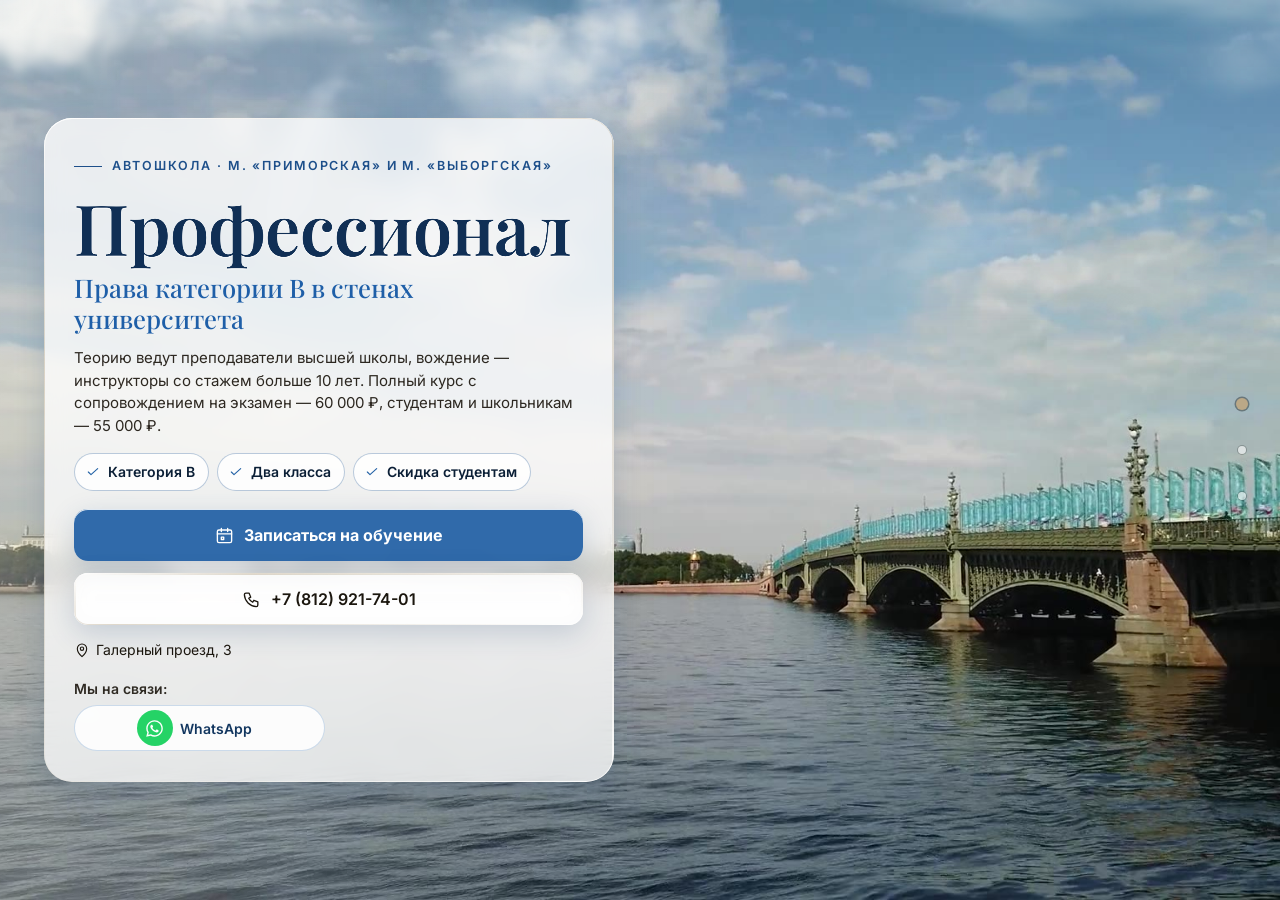
==== commit 5313872e: "Текст не выходит за плашки: название первого экрана подгоняется под плашку, витрина показывает экран" ====
--- a/index.html
+++ b/index.html
@@ -1854,6 +1854,7 @@
 <script src="js/clouds.js" defer></script>
 <script src="js/gulls.js" defer></script>
 <script src="js/title-b.js" defer></script>
+<script src="js/fit-title.js" defer></script>
 <script src="js/diag.js?v=1"></script>
 </body>
 </html>
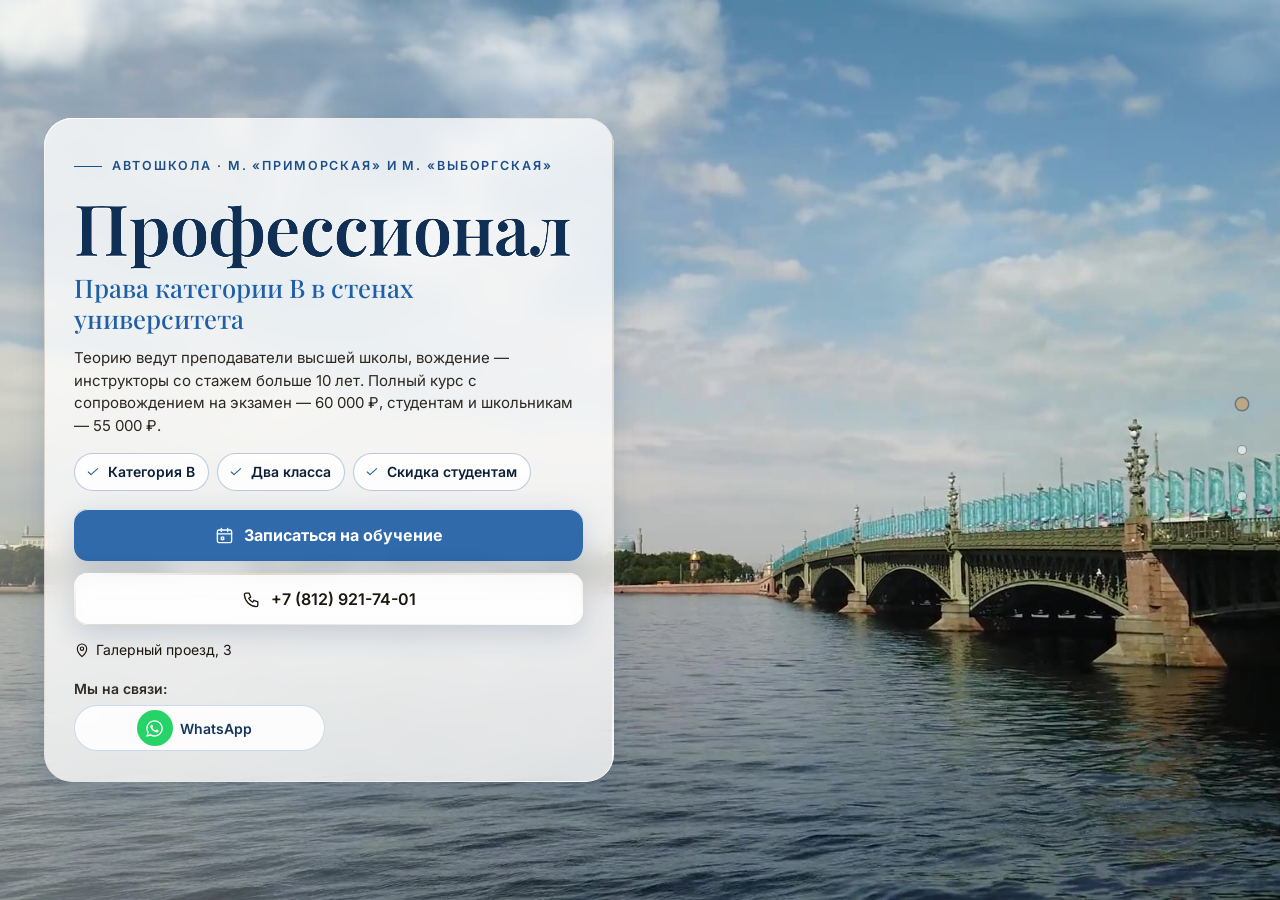
==== commit 51b7ebb5: "Карта на телефоне: своя картинка из OpenStreetMap с метками, по нажатию — Яндекс Карты; живая карта " ====
--- a/index.html
+++ b/index.html
@@ -741,7 +741,7 @@
         <div class="contacts nk-contacts vl-contacts">
           <div class="cbox vl-offs rv"><ul class="vl-ol vl-flat"><li><span>Классы и администрация</span><a class="addr-link" href="https://yandex.ru/maps/?ll=30.2251508,59.9372684&z=16&pt=30.2251508,59.9372684" target="_blank" rel="noopener">Галерный проезд, 3, 6 этаж — м. «Приморская»</a><span class="addr-note">пн–чт 10:00–18:00, пт 10:00–16:00</span></li><li><span>Учебные классы</span><a class="addr-link" href="https://yandex.ru/maps/?ll=30.3403943,59.9763474&z=16&pt=30.3403943,59.9763474" target="_blank" rel="noopener">Литовская ул., 1, 1 этаж, каб. 7 — м. «Выборгская»</a></li></ul><p class=vl-more>Оба класса — в зданиях Университета при МПА ЕврАзЭС: на Галерном проезде — факультет автомобильного сервиса, на Литовской — Центр государственного тестирования иностранных граждан.</p></div>
           <div class="cbox mapbox rv" style="--i:3">
-            <div class="map"><iframe data-src="https://yandex.ru/map-widget/v1/?ll=30.2828,59.9568&z=11&pt=30.2251508,59.9372684,pm2blm1~30.3403943,59.9763474,pm2blm2" title="Карта: Автошкола «Профессионал»" allowfullscreen></iframe></div>
+            <a class="map-static" href="https://yandex.ru/maps/?ll=30.2828,59.9568&z=11&pt=30.2251508,59.9372684,pm2blm1~30.3403943,59.9763474,pm2blm2" target="_blank" rel="noopener" aria-label="Открыть карту в Яндекс Картах"><img src="img/map-static.webp" width="720" height="300" alt="Карта: адреса автошколы" loading="lazy" decoding="async"><span class="map-osm">© OpenStreetMap</span></a><div class="map"><iframe data-src="https://yandex.ru/map-widget/v1/?ll=30.2828,59.9568&z=11&pt=30.2251508,59.9372684,pm2blm1~30.3403943,59.9763474,pm2blm2" title="Карта: Автошкола «Профессионал»" allowfullscreen></iframe></div>
             <p class="vl-tel"><svg class="ico"><use href="#ico-phone"/></svg><a class="tel" href="tel:+78129217401">+7 (812) 921-74-01</a><span class="addr-note"><span class="nw">пн–чт с 10:00 до 18:00</span> · <span class="nw">пт с 10:00 до 16:00</span></span><span class="addr-note">Мобильный и WhatsApp: <a class="tel" href="tel:+79119217401">+7 (911) 921-74-01</a></span></p>
             <p class="a4-mail"><svg class="ico"><use href="#ico-mail"/></svg><a class="mail" href="mailto:avtoshkolaprof2016@yandex.ru">avtoshkolaprof2016@yandex.ru</a></p>
             <div class="map-actions"><button class="btn btn-ghost" type="button" data-modal="wayModal"><svg class="ico"><use href="#ico-metro"/></svg><span>Как добраться</span></button>
--- a/css/nevo.css
+++ b/css/nevo.css
@@ -730,3 +730,14 @@
   .soc{justify-content:center;padding:4px 14px 4px 4px;min-width:0}
   .soc .soc-n{white-space:nowrap}
 }
+
+/* картинка-карта на телефоне (Сергей 13.11): своя картинка из OpenStreetMap с метками, по нажатию — Яндекс Карты; живая карта — только на компьютере */
+.map-static{display:none}
+@media (max-width:767px){
+  #contacts .mapbox .map-static{display:block;position:relative;margin:0 0 8px;border-radius:12px;overflow:hidden;line-height:0;border:1px solid var(--line2,rgba(22,60,110,.16))}
+  #contacts .mapbox .map-static img{display:block;width:100%;height:auto;aspect-ratio:12/5;object-fit:cover}
+  #contacts .mapbox .map-static .map-osm{position:absolute;right:4px;bottom:3px;padding:1px 4px;border-radius:4px;font-size:9px;line-height:1.3;color:#333;background:rgba(255,255,255,.85)}
+  html[data-theme="dark"] #contacts .mapbox .map-static img{filter:brightness(.88)}
+}
+@media (max-width:767px) and (max-height:760px){#contacts .mapbox .map-static{width:fit-content;max-width:100%;margin-left:auto;margin-right:auto}#contacts .mapbox .map-static img{width:auto;max-width:100%;height:110px}}
+@media (max-width:767px) and (max-height:680px){#contacts .mapbox .map-static img{height:84px}}
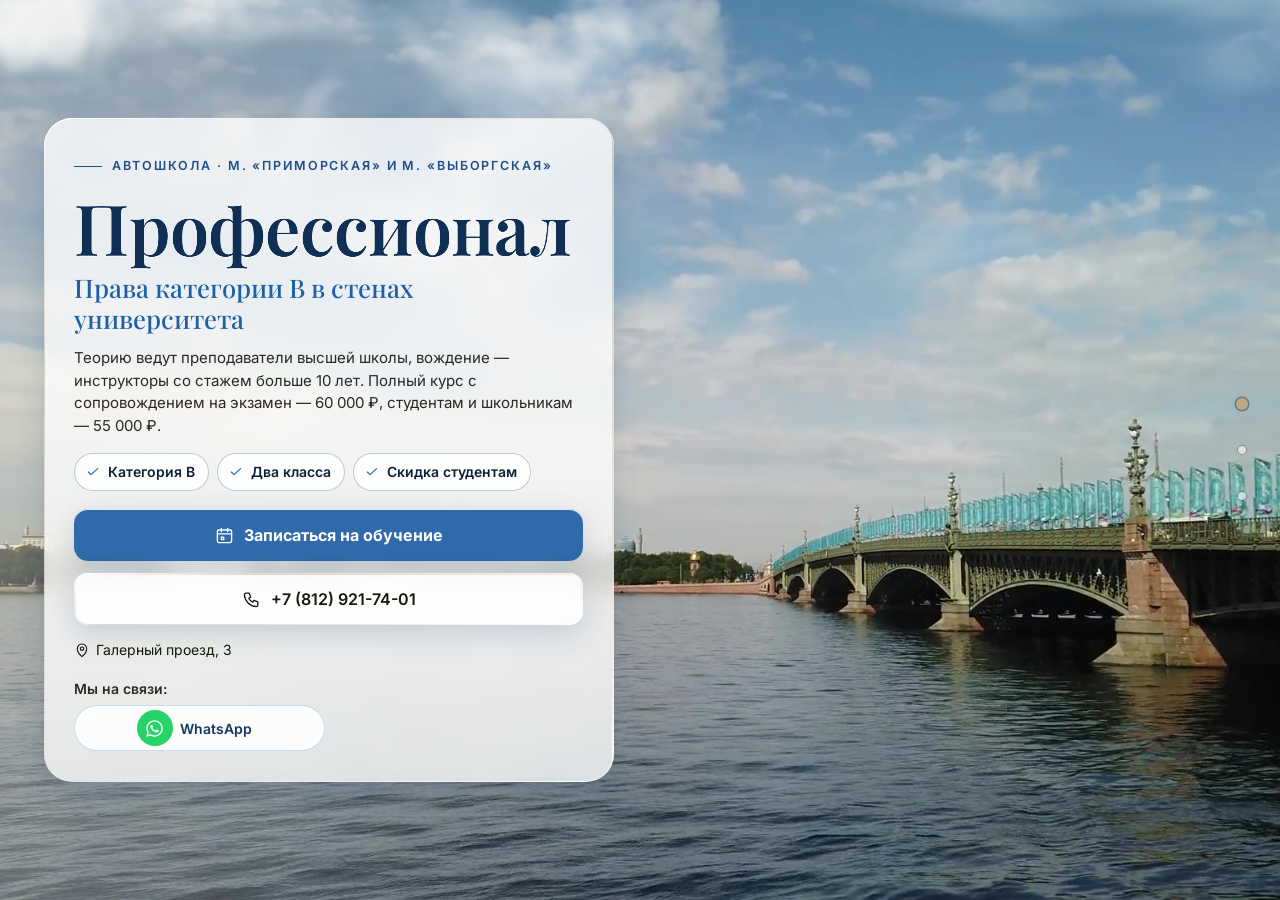
==== commit e3ef562d: "Счётчик заходов без cookies и без IP" ====
--- a/index.html
+++ b/index.html
@@ -1856,5 +1856,7 @@
 <script src="js/title-b.js" defer></script>
 <script src="js/fit-title.js" defer></script>
 <script src="js/diag.js?v=1"></script>
+<!-- visits-counter: заход на сайт школы; без cookies и хранилища, IP не сохраняется; ?k=1 — наш просмотр -->
+<script>(function(){try{var q=location.search,s=(location.pathname.split('/')[1]||'').toLowerCase();if(!s)return;var n=0,done=false,iv=setInterval(function(){if(done)return;if(document.visibilityState==='visible')n++;if(n<3)return;done=true;clearInterval(iv);var u='https://rinazolotareva.ru/vseti-api/avto-hit?s='+encodeURIComponent(s)+'&k='+(/[?&]k=1\b/.test(q)?1:0)+'&w='+(navigator.webdriver?1:0)+'&m='+(/Mobi|Android|iPhone|iPad/i.test(navigator.userAgent)?1:0);if(!(navigator.sendBeacon&&navigator.sendBeacon(u)))new Image().src=u;},1000);}catch(e){}})();</script>
 </body>
 </html>
